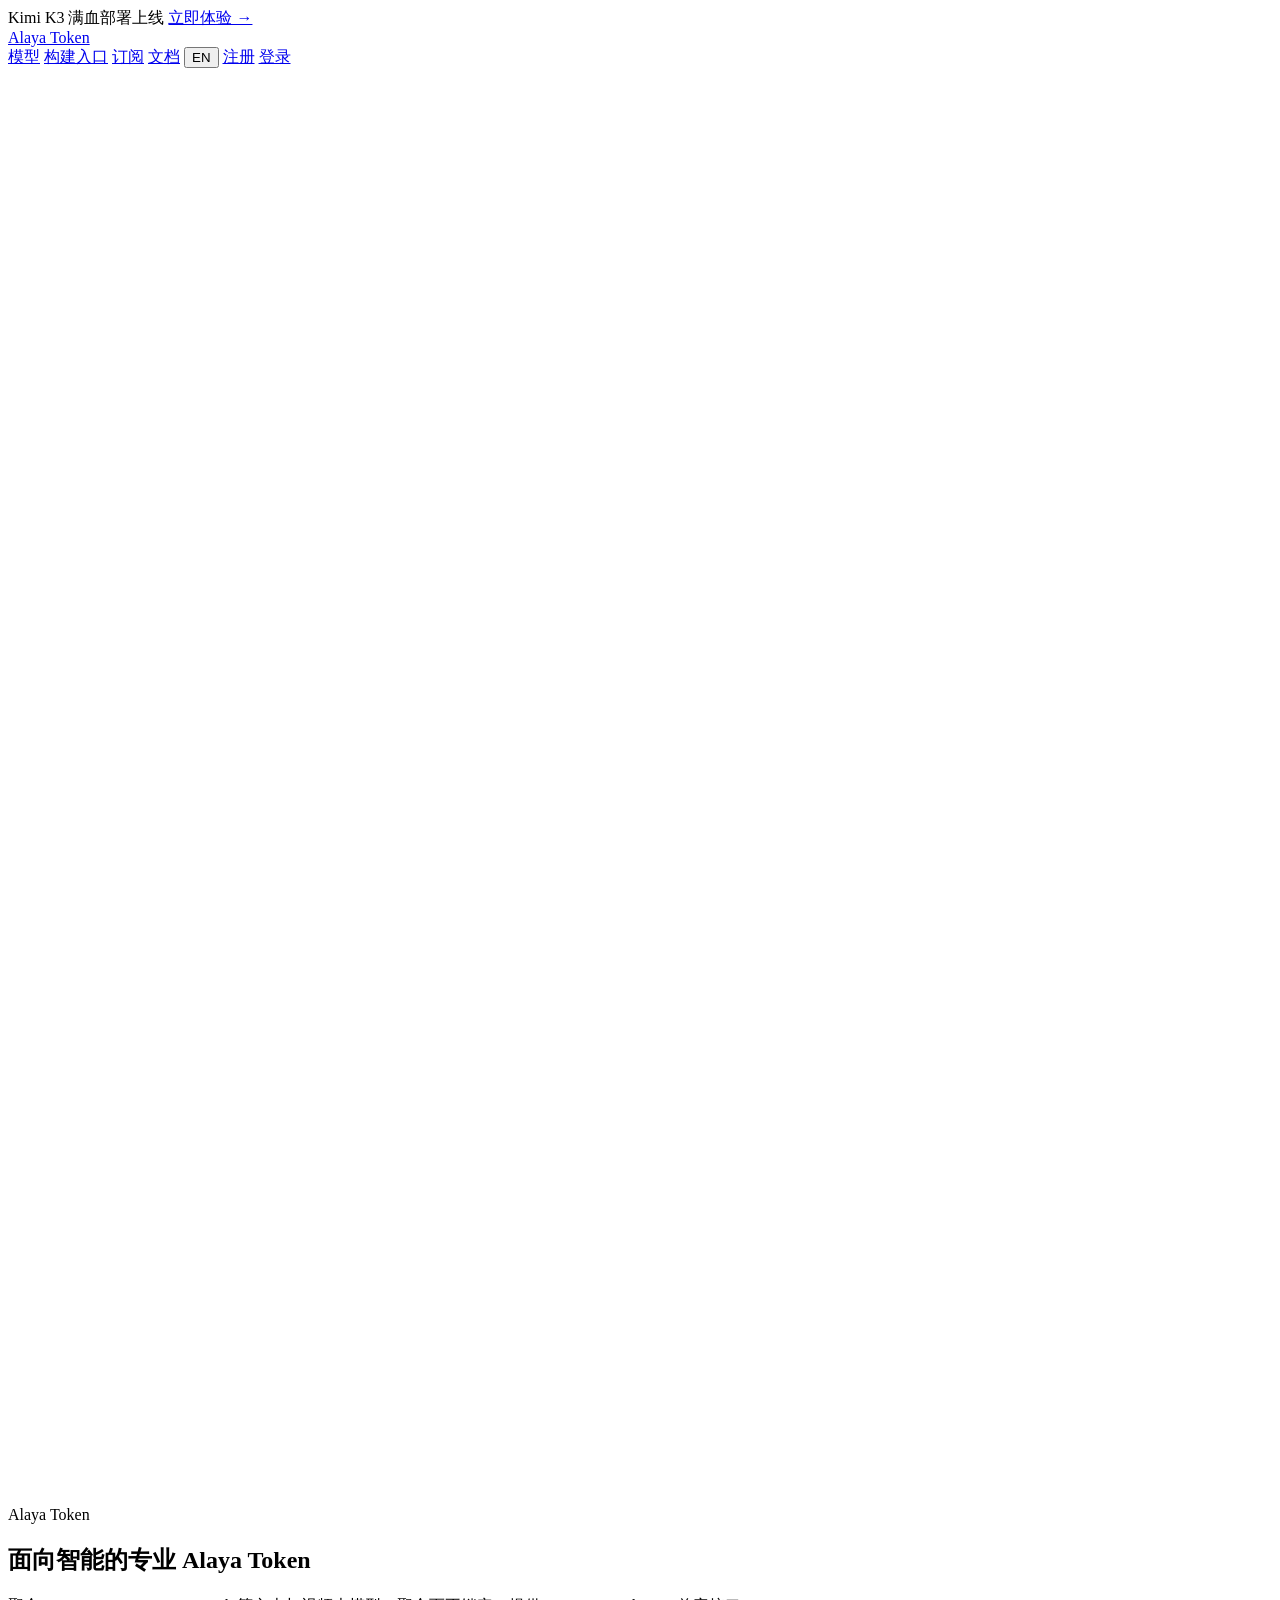
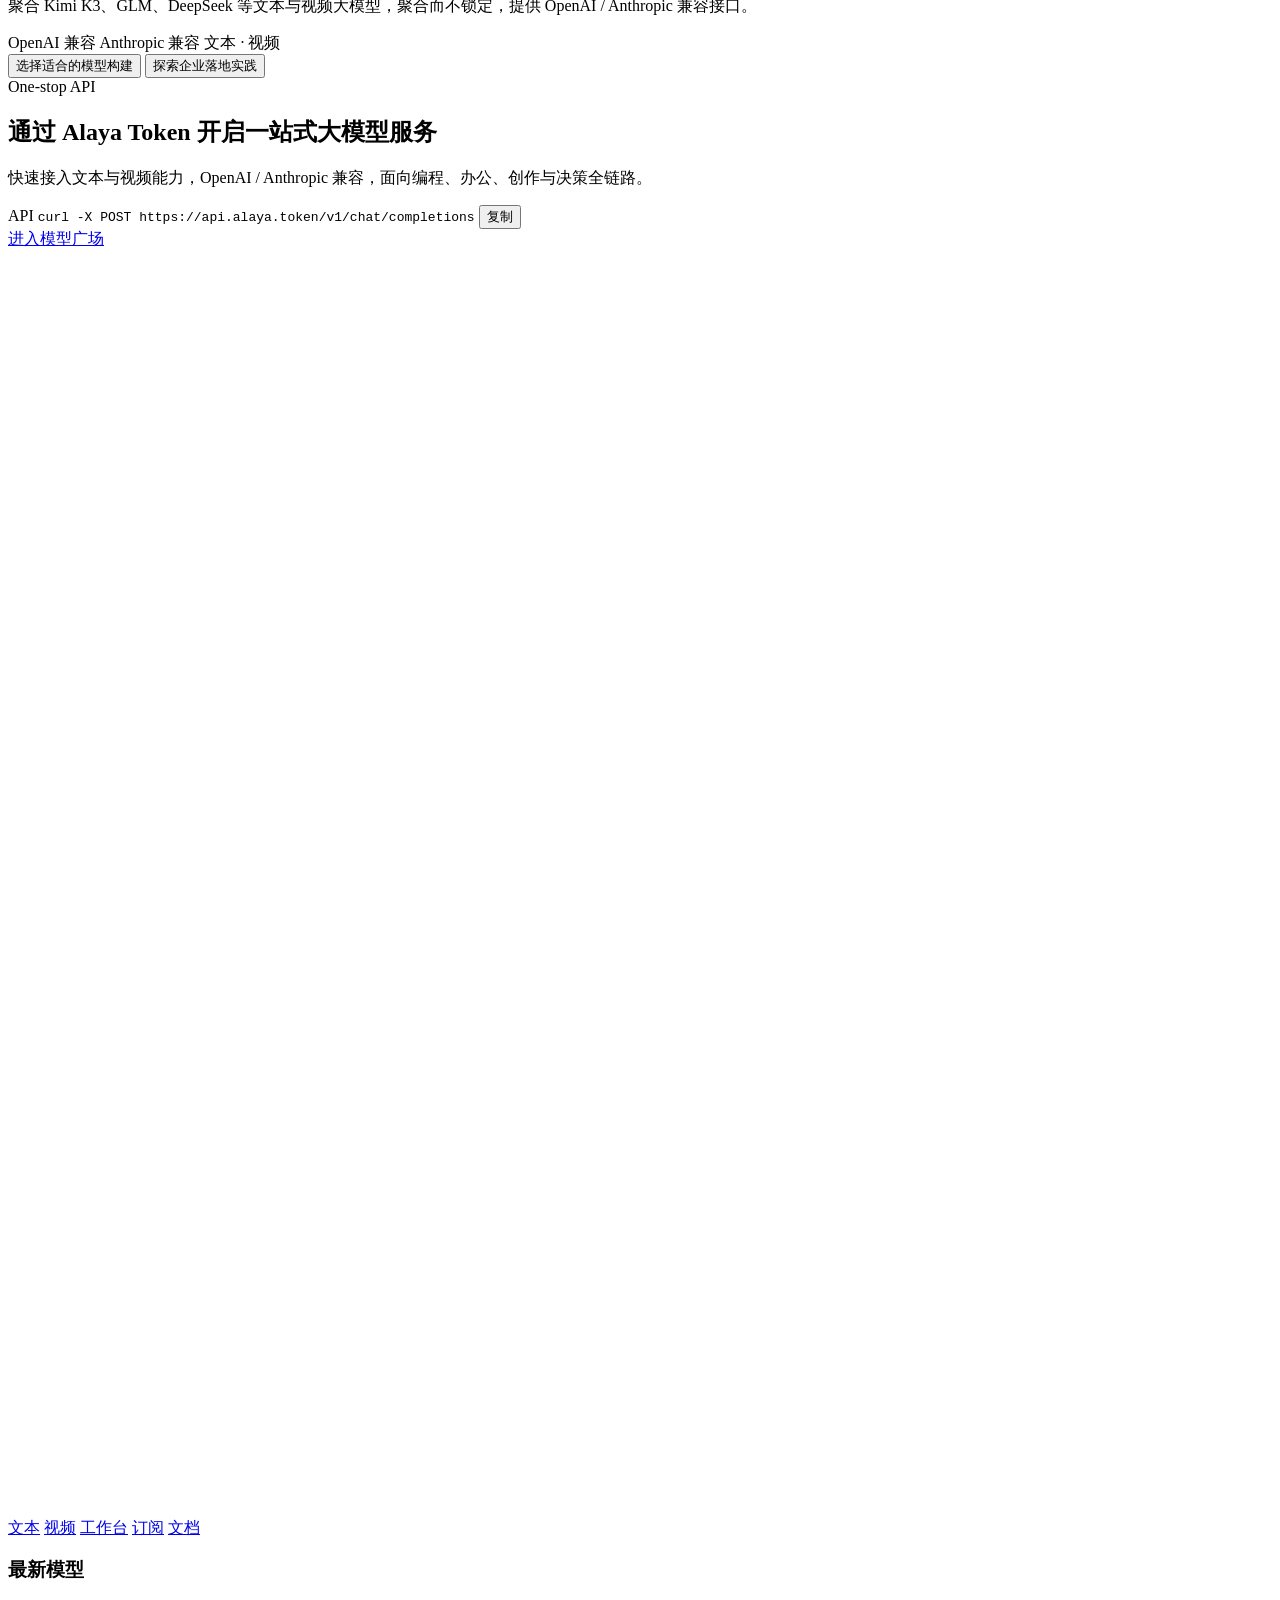
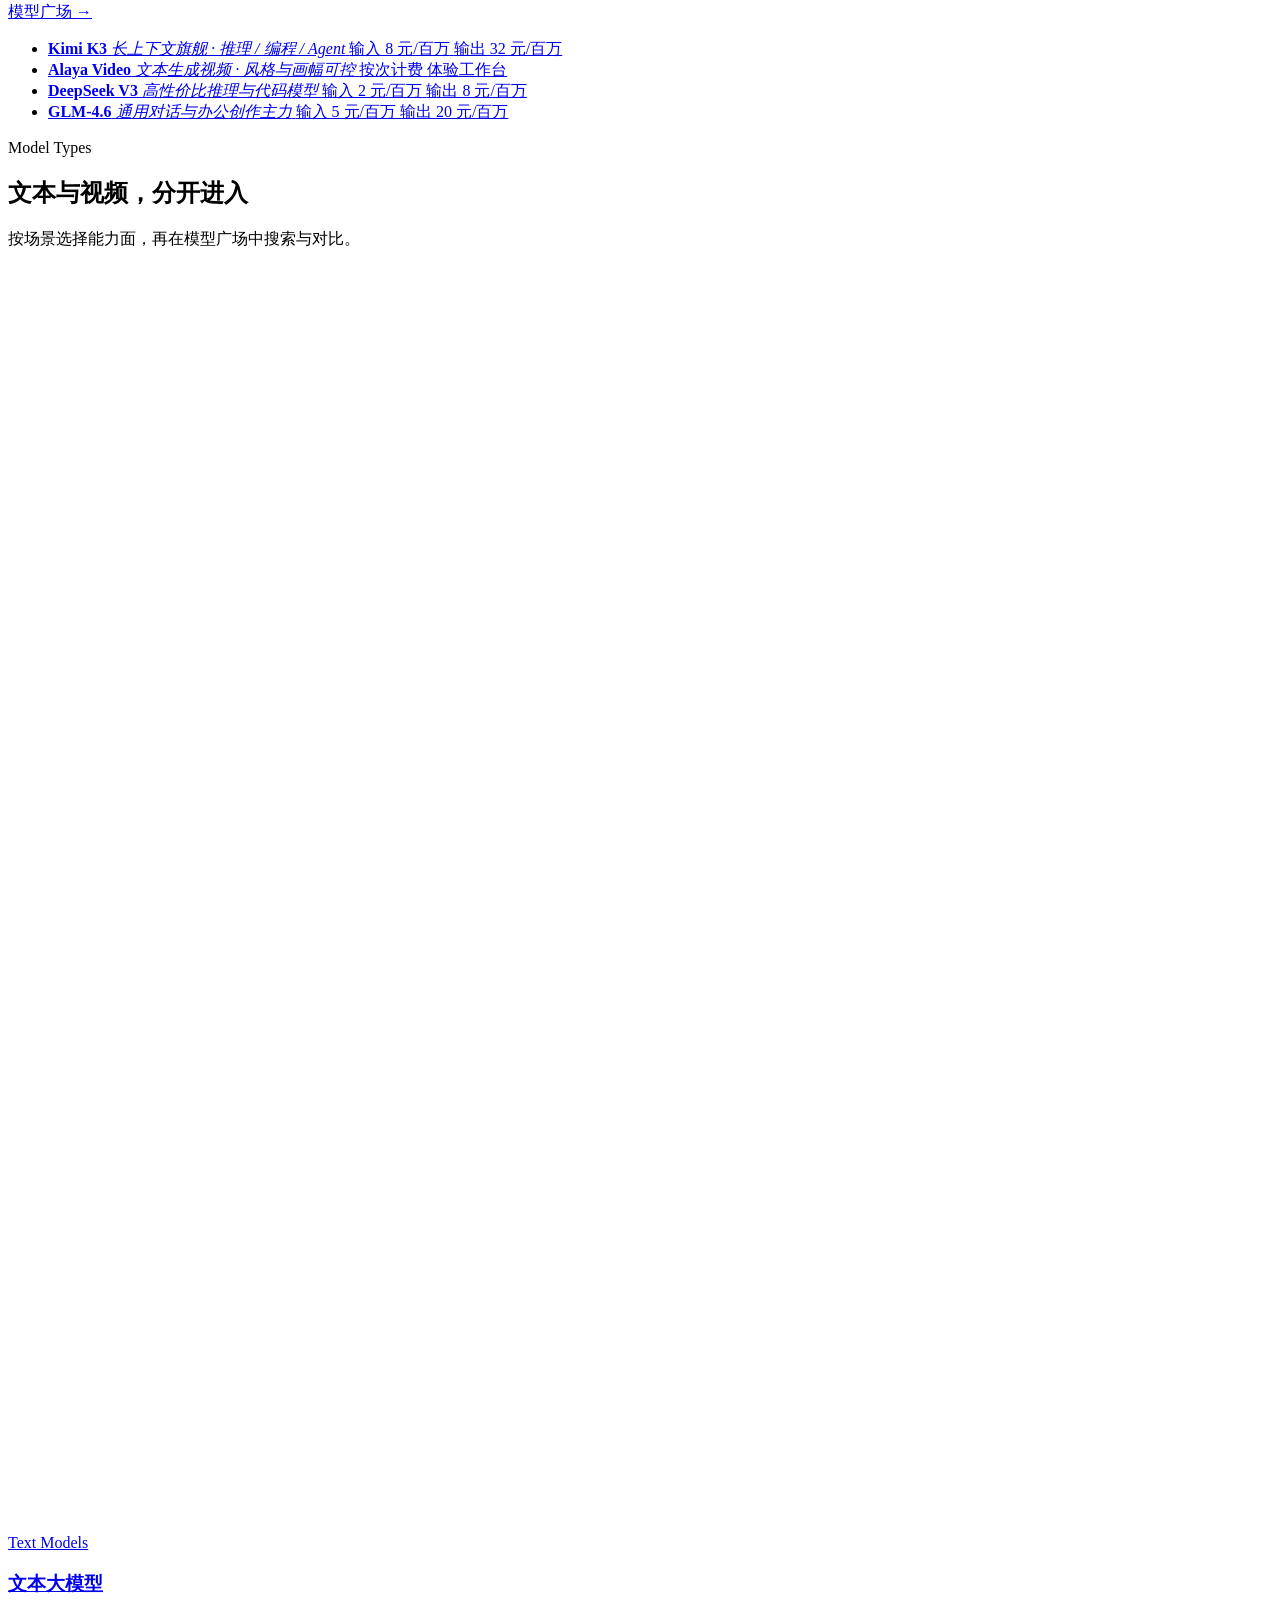
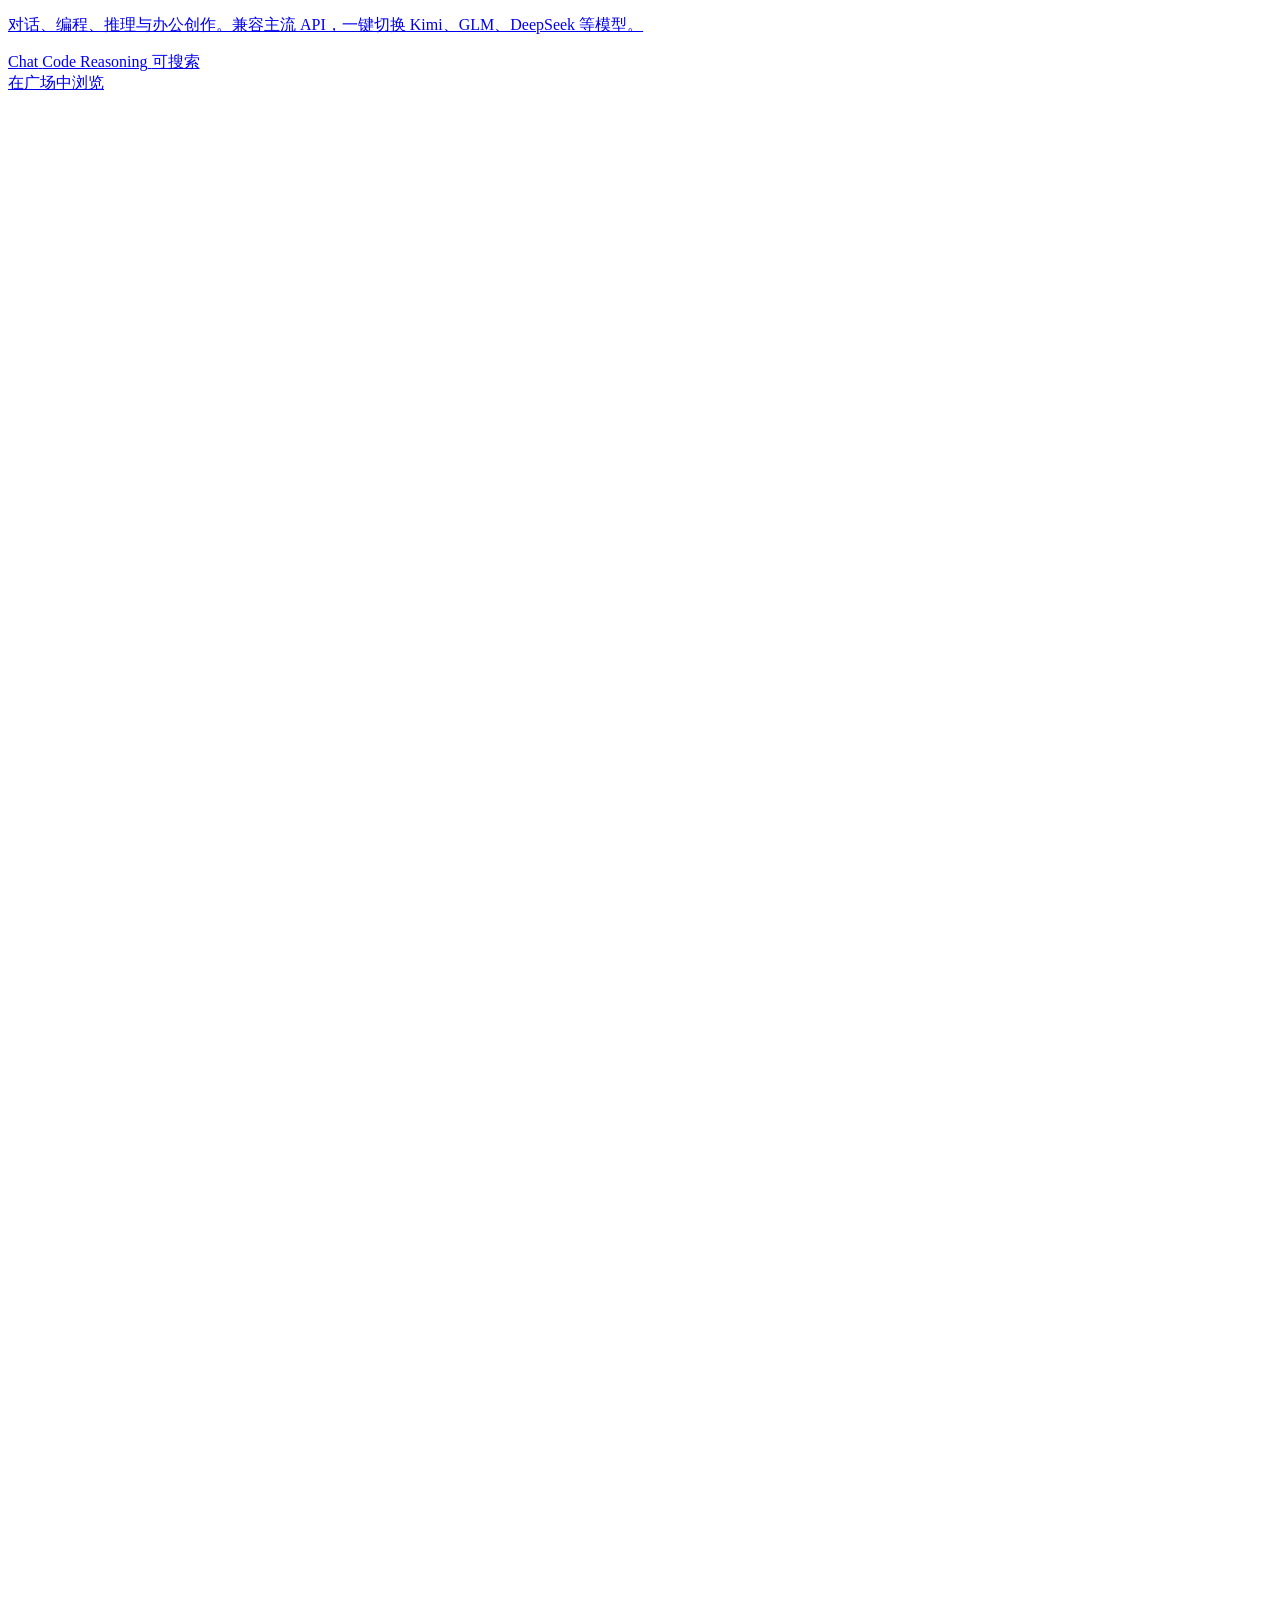
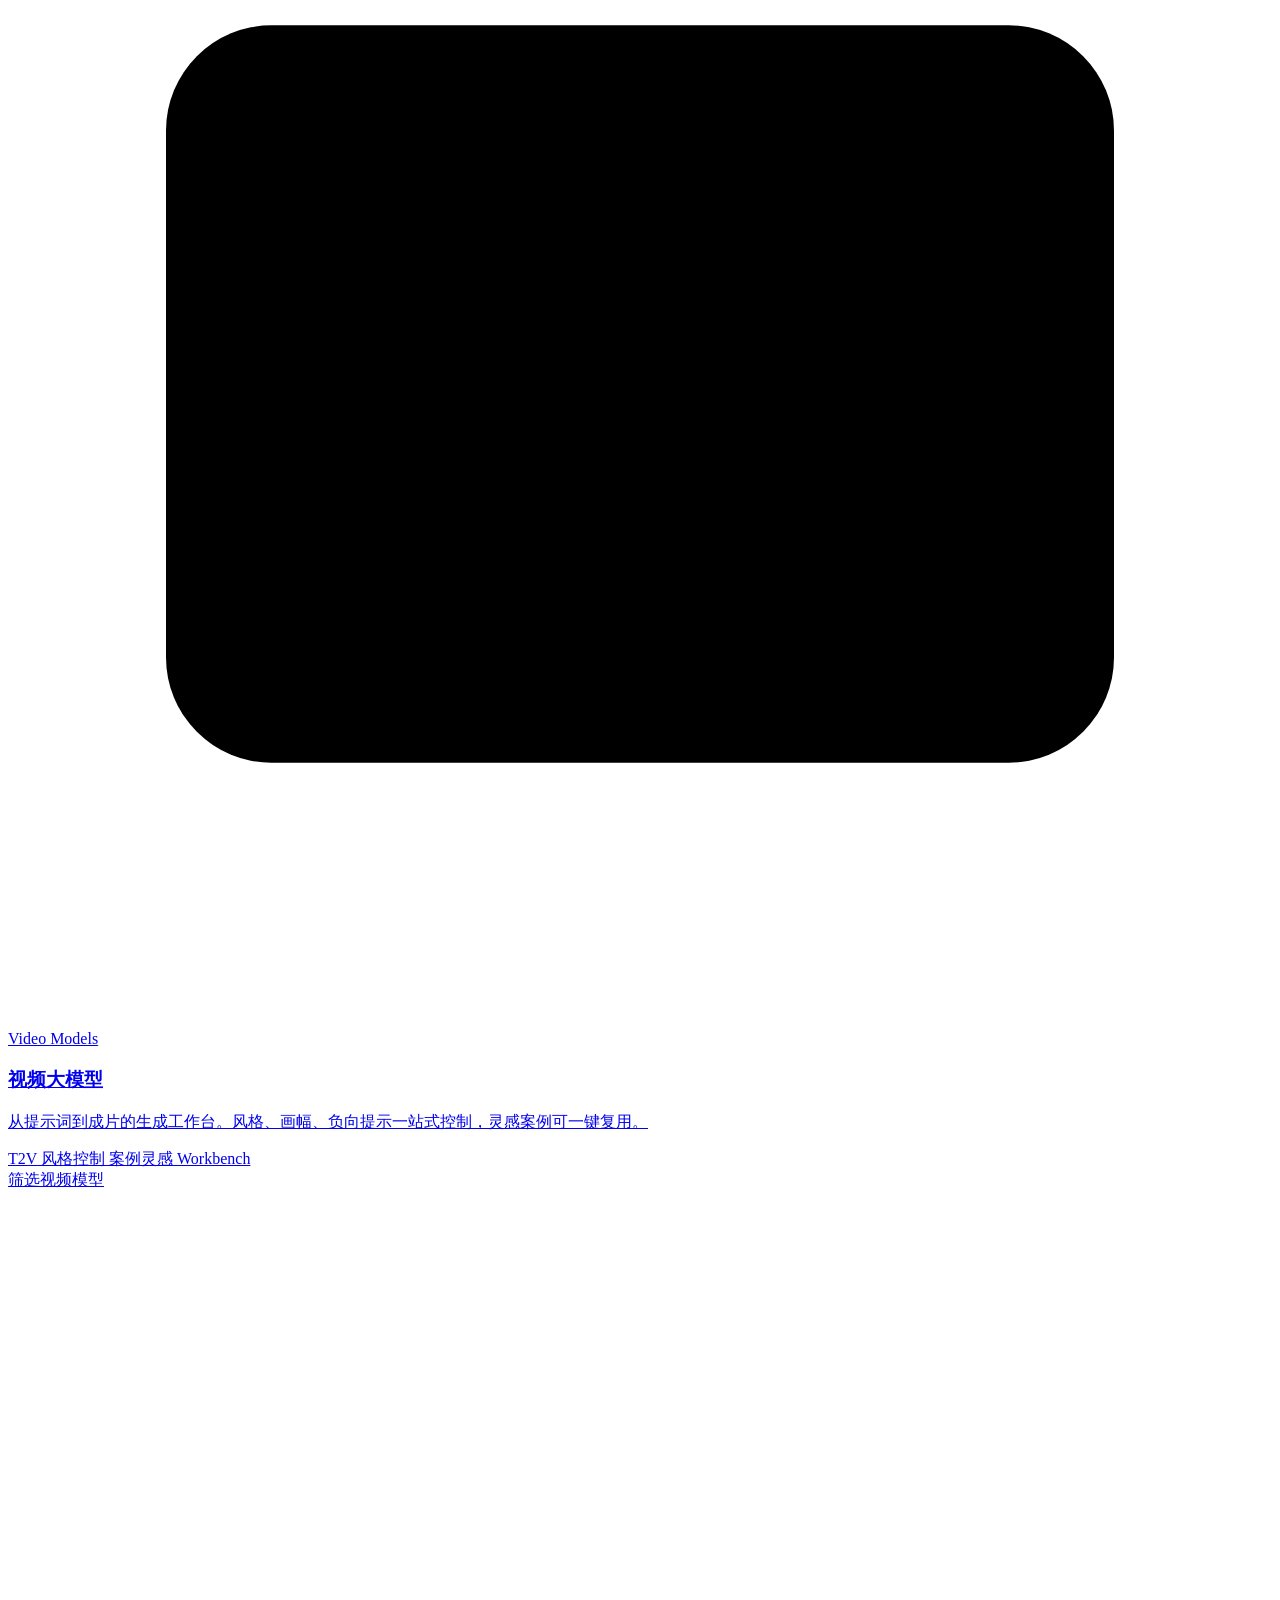
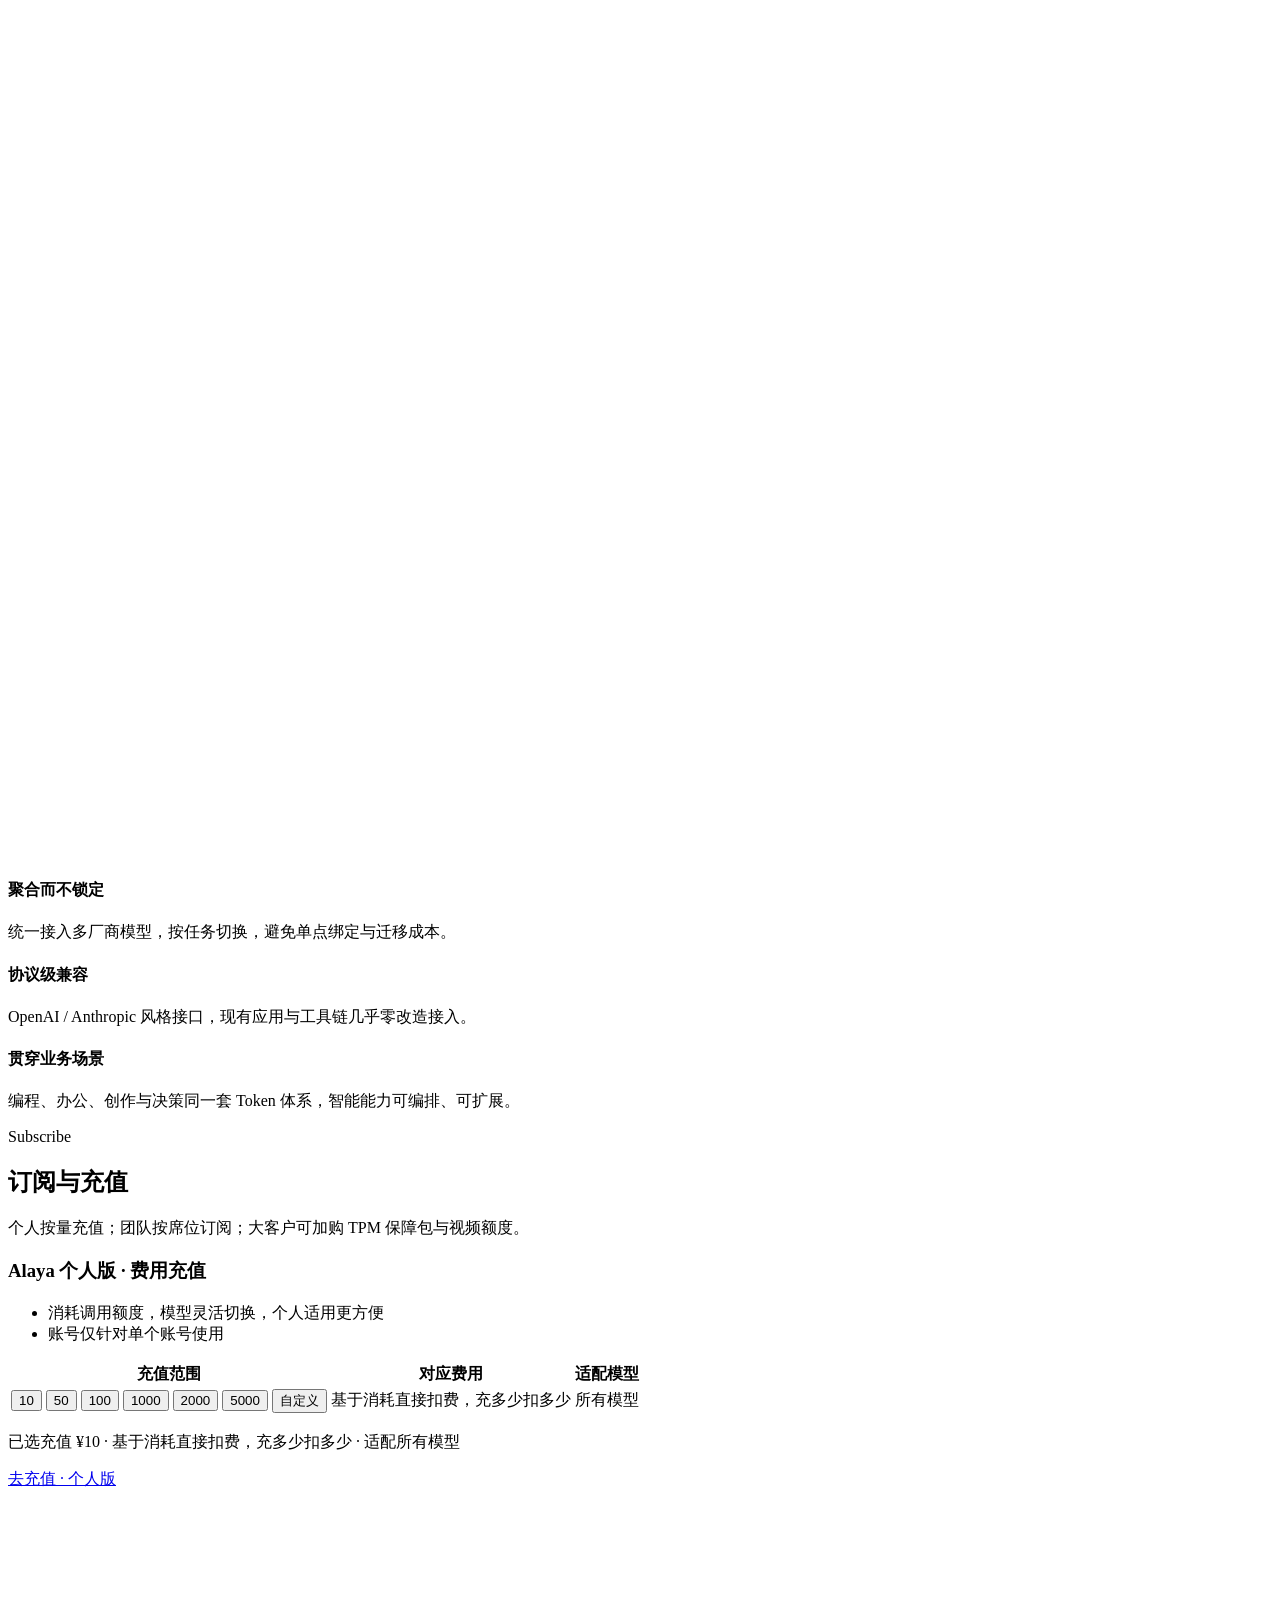
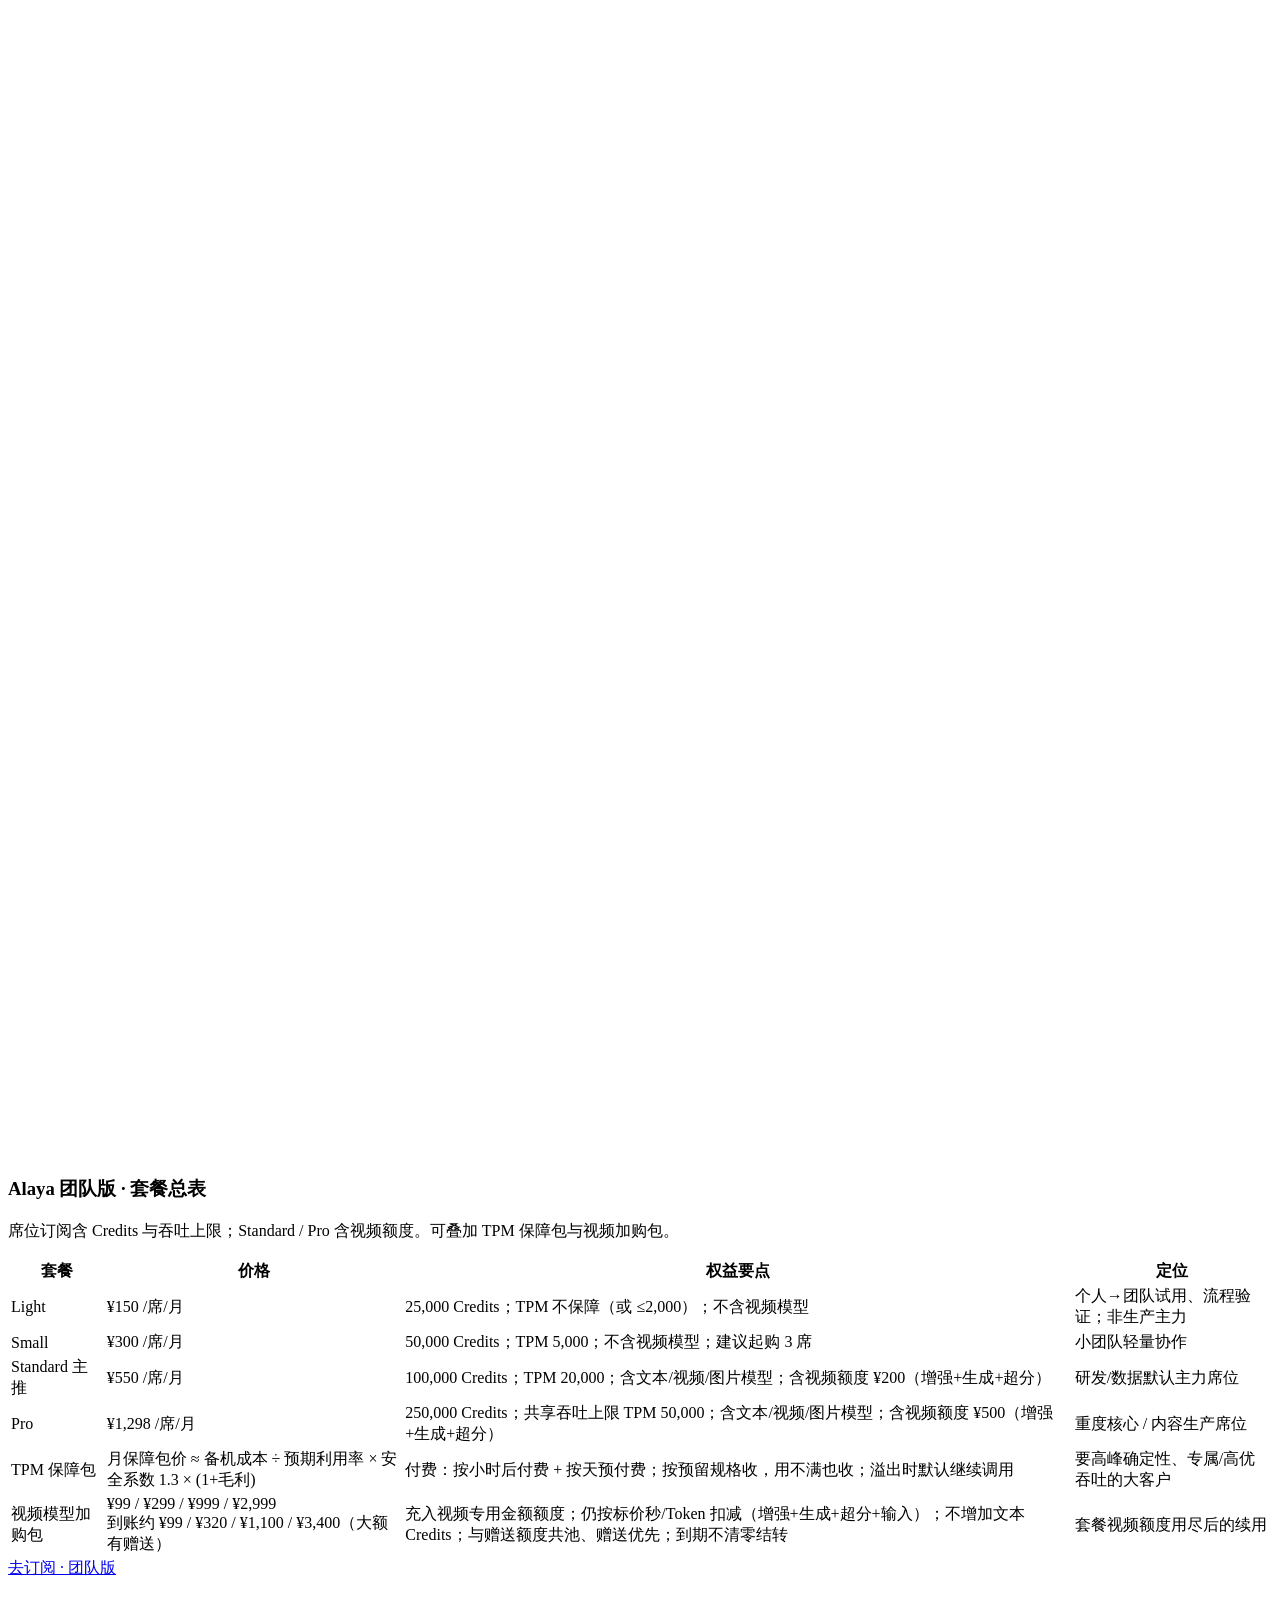
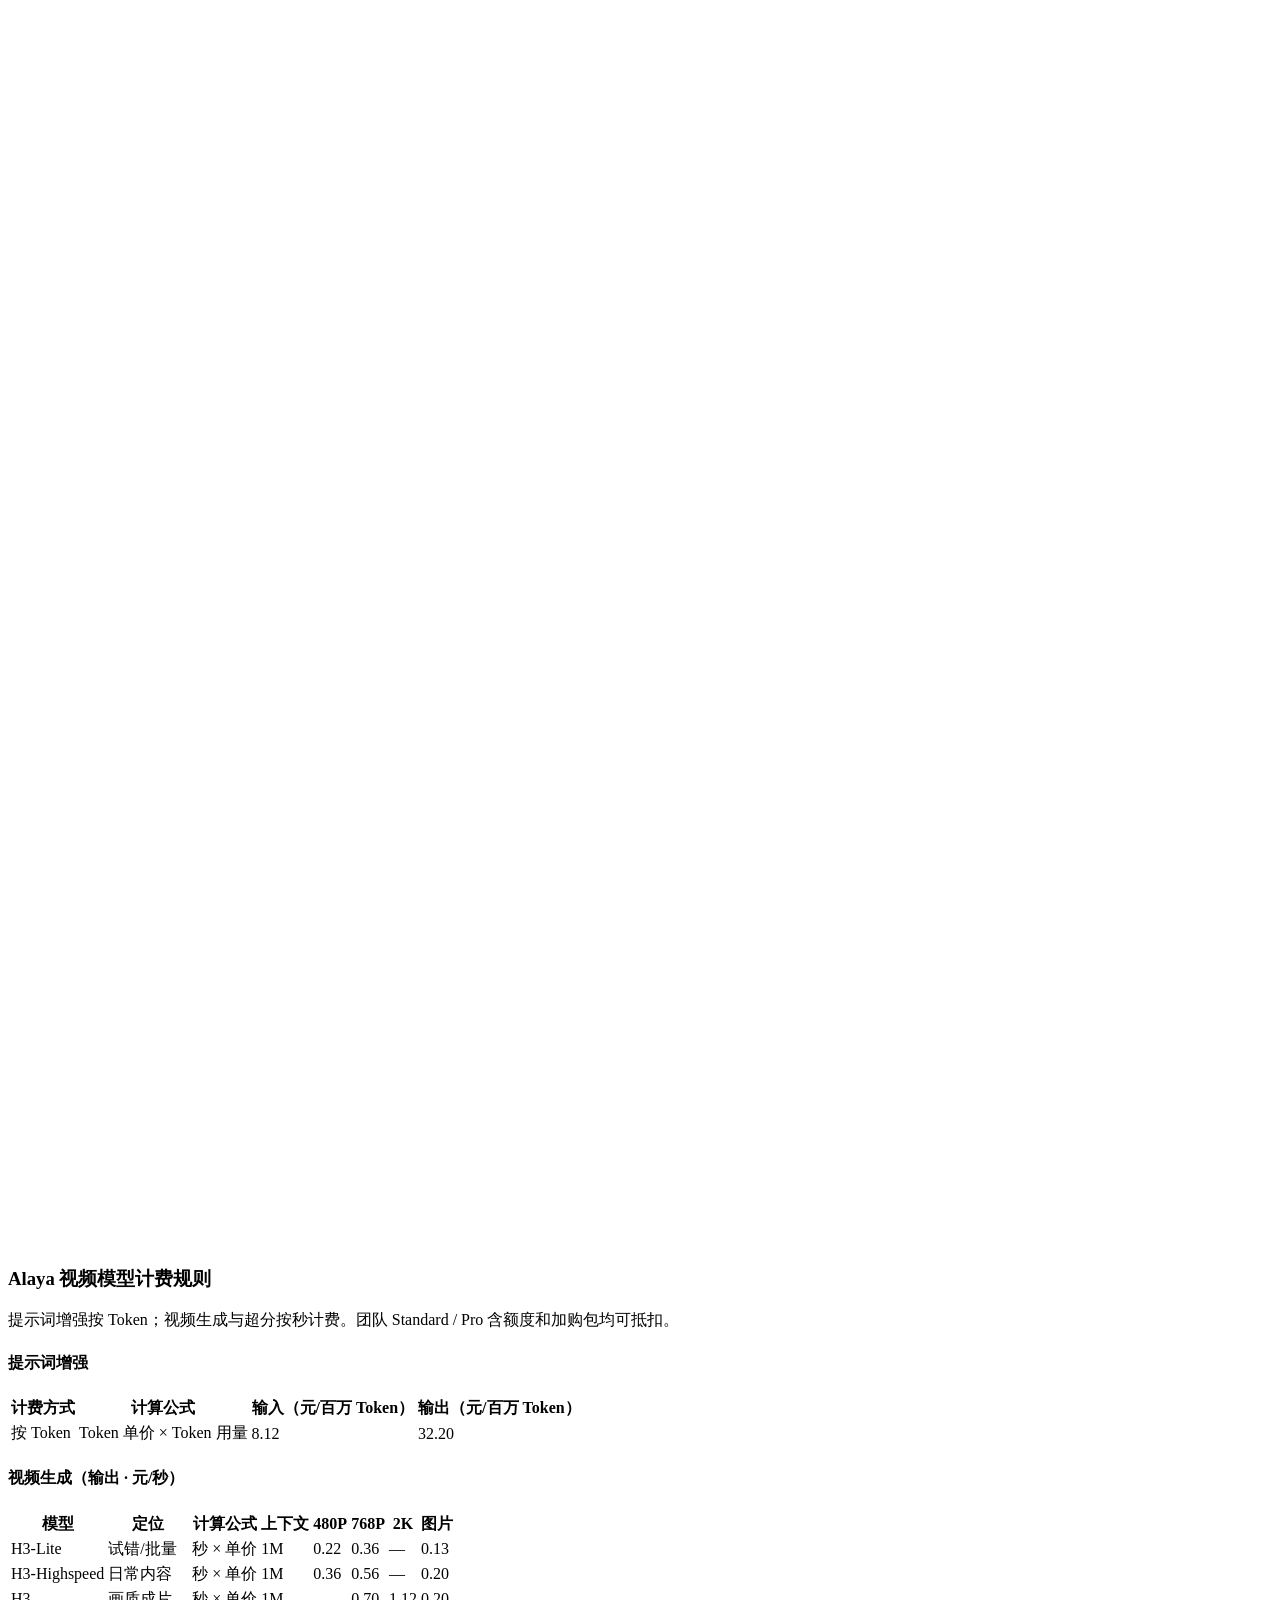
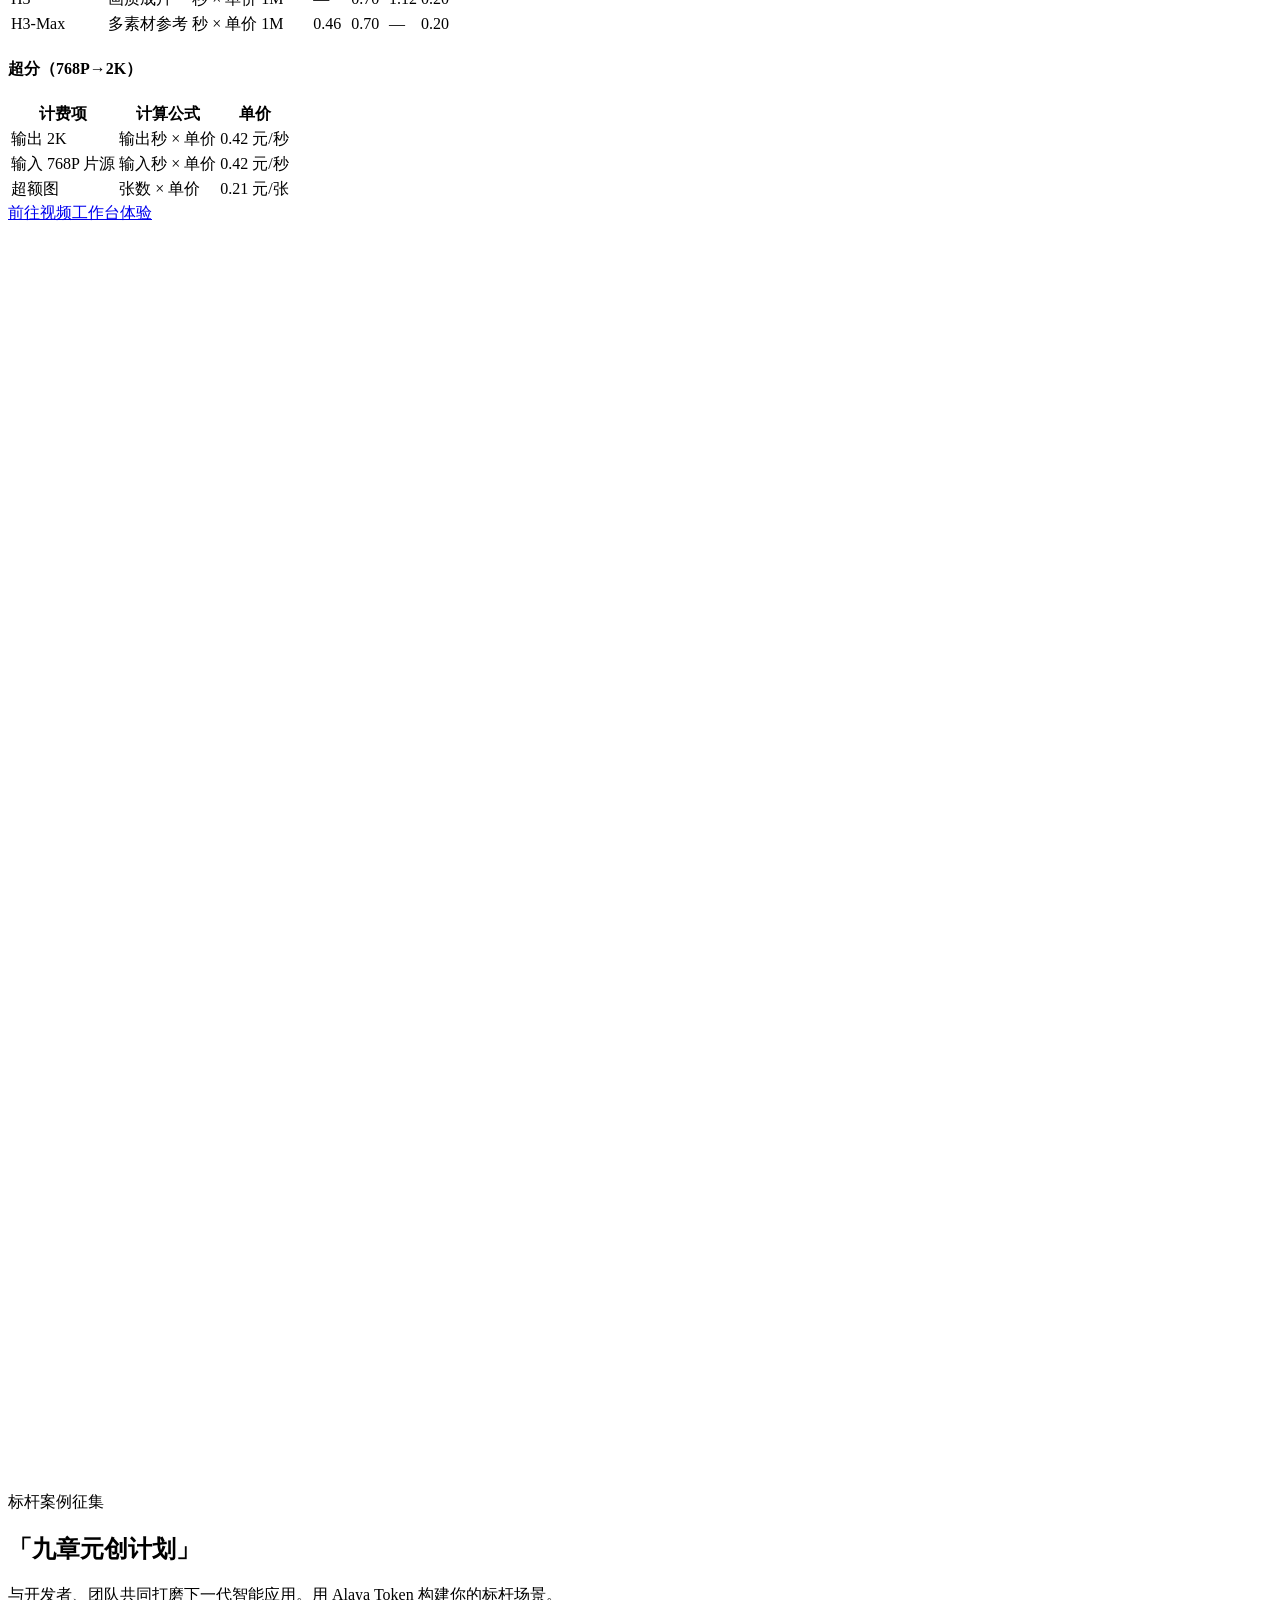
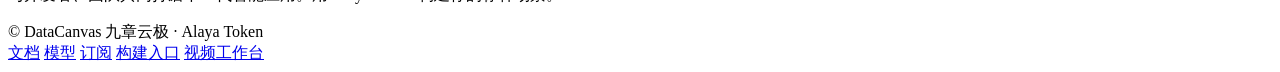
==== index.html @ eafb5c17 "Add files via upload" ====
<!DOCTYPE html>
<html lang="zh-CN">
<head>
  <meta charset="UTF-8" />
  <meta name="viewport" content="width=device-width, initial-scale=1.0" />
  <title>Alaya Token — 面向智能的专业模型服务</title>
  <meta name="description" content="九章云极 Alaya Token：聚合文本与视频大模型，OpenAI / Anthropic 兼容接口，专业智能基础设施。" />
  <link rel="preconnect" href="https://fonts.googleapis.com" />
  <link rel="preconnect" href="https://fonts.gstatic.com" crossorigin />
  <link href="https://fonts.googleapis.com/css2?family=DM+Sans:ital,opsz,wght@0,9..40,400;0,9..40,500;0,9..40,600;0,9..40,700;1,9..40,400&family=Noto+Sans+SC:wght@400;500;600;700&family=Outfit:wght@500;600;700;800&family=Syne:wght@600;700;800&display=swap" rel="stylesheet" />
  <link rel="stylesheet" href="assets/css/styles.css" />
</head>
<body>
  <div class="page-glow" aria-hidden="true"></div>
  <div class="notice-bar">
    <span class="notice-dot" aria-hidden="true"></span>
    Kimi K3 满血部署上线
    <a href="models.html?q=Kimi">立即体验 →</a>
  </div>

  <header class="site-header">
    <a class="logo" href="index.html">
      <span class="logo-mark" aria-hidden="true"></span>
      Alaya Token
    </a>
    <nav class="header-nav" aria-label="主导航">
      <a href="models.html">模型</a>
      <a href="#hub">构建入口</a>
      <a href="#subscribe">订阅</a>
      <a href="#docs">文档</a>
      <button class="lang" type="button" aria-label="切换语言">EN</button>
      <a href="#register">注册</a>
      <a class="btn btn-primary" href="#login">
        登录
        <svg class="arrow" viewBox="0 0 24 24" aria-hidden="true"><path d="M7 17L17 7M17 7H9M17 7v8"/></svg>
      </a>
    </nav>
  </header>

  <main>
    <section class="hero hero-compact" aria-labelledby="hero-title">
      <div class="hero-bg" aria-hidden="true">
        <div class="hero-gradient"></div>
        <div class="hero-grid"></div>
        <div class="hero-orb"></div>
        <canvas class="neural-canvas" id="neural"></canvas>
      </div>
      <div class="hero-content">
        <p class="brand-signal"><span class="brand-line" aria-hidden="true"></span>Alaya Token</p>
        <h1 id="hero-title">面向智能的专业 <span class="accent">Alaya Token</span></h1>
        <p class="hero-lead">
          聚合 Kimi K3、GLM、DeepSeek 等文本与视频大模型，聚合而不锁定，提供 OpenAI / Anthropic 兼容接口。
        </p>
        <div class="hero-pills" aria-hidden="true">
          <span>OpenAI 兼容</span>
          <span>Anthropic 兼容</span>
          <span>文本 · 视频</span>
        </div>
      </div>
    </section>

    <section class="home-hub" id="hub" aria-label="构建与落地入口">
      <div class="hub-tabs" role="tablist" aria-label="首页入口">
        <button
          type="button"
          class="hub-tab active"
          role="tab"
          id="tab-models"
          aria-selected="true"
          aria-controls="panel-models"
          data-panel="panel-models"
        >
          选择适合的模型构建
        </button>
        <button
          type="button"
          class="hub-tab"
          role="tab"
          id="tab-cases"
          aria-selected="false"
          aria-controls="panel-cases"
          data-panel="panel-cases"
        >
          探索企业落地实践
        </button>
      </div>

      <div
        class="hub-panel active"
        id="panel-models"
        role="tabpanel"
        aria-labelledby="tab-models"
      >
        <div class="hub-split">
          <aside class="hub-intro">
            <span class="hub-eyebrow">One-stop API</span>
            <h2>通过 Alaya Token 开启一站式大模型服务</h2>
            <p>快速接入文本与视频能力，OpenAI / Anthropic 兼容，面向编程、办公、创作与决策全链路。</p>
            <div class="hub-code">
              <span class="hub-code-label">API</span>
              <code>curl -X POST https://api.alaya.token/v1/chat/completions</code>
              <button type="button" class="hub-copy" id="copyCmd" aria-label="复制命令">复制</button>
            </div>
            <div class="hub-intro-actions">
              <a class="btn btn-primary" href="models.html">
                进入模型广场
                <svg class="arrow" viewBox="0 0 24 24" aria-hidden="true"><path d="M7 17L17 7M17 7H9M17 7v8"/></svg>
              </a>
              <div class="hub-mini-links">
                <a href="models.html?type=text">文本</a>
                <a href="models.html?type=video">视频</a>
                <a href="video.html">工作台</a>
                <a href="#subscribe">订阅</a>
                <a href="#docs">文档</a>
              </div>
            </div>
          </aside>

          <div class="hub-latest">
            <div class="hub-latest-head">
              <h3>最新模型</h3>
              <a class="text-link" href="models.html">模型广场 <span aria-hidden="true">→</span></a>
            </div>
            <ul class="latest-list">
              <li>
                <a class="latest-item" href="models.html?q=Kimi">
                  <span class="latest-icon icon-kimi" aria-hidden="true"></span>
                  <span class="latest-body">
                    <strong>Kimi K3</strong>
                    <em>长上下文旗舰 · 推理 / 编程 / Agent</em>
                  </span>
                  <span class="latest-price">
                    <span>输入 8 元/百万</span>
                    <span>输出 32 元/百万</span>
                  </span>
                </a>
              </li>
              <li>
                <a class="latest-item" href="video.html">
                  <span class="latest-icon icon-video" aria-hidden="true"></span>
                  <span class="latest-body">
                    <strong>Alaya Video</strong>
                    <em>文本生成视频 · 风格与画幅可控</em>
                  </span>
                  <span class="latest-price">
                    <span>按次计费</span>
                    <span>体验工作台</span>
                  </span>
                </a>
              </li>
              <li>
                <a class="latest-item" href="models.html?q=DeepSeek">
                  <span class="latest-icon icon-ds" aria-hidden="true"></span>
                  <span class="latest-body">
                    <strong>DeepSeek V3</strong>
                    <em>高性价比推理与代码模型</em>
                  </span>
                  <span class="latest-price">
                    <span>输入 2 元/百万</span>
                    <span>输出 8 元/百万</span>
                  </span>
                </a>
              </li>
              <li>
                <a class="latest-item" href="models.html?q=GLM">
                  <span class="latest-icon icon-glm" aria-hidden="true"></span>
                  <span class="latest-body">
                    <strong>GLM-4.6</strong>
                    <em>通用对话与办公创作主力</em>
                  </span>
                  <span class="latest-price">
                    <span>输入 5 元/百万</span>
                    <span>输出 20 元/百万</span>
                  </span>
                </a>
              </li>
            </ul>
          </div>
        </div>
      </div>

      <div
        class="hub-panel"
        id="panel-cases"
        role="tabpanel"
        aria-labelledby="tab-cases"
        hidden
      >
        <div class="practice-shell">
          <div class="industry-bar" id="industryBar" role="tablist" aria-label="行业分类">
            <button type="button" class="industry-chip active" data-industry="auto" aria-selected="true">汽车</button>
            <button type="button" class="industry-chip" data-industry="finance" aria-selected="false">金融</button>
            <button type="button" class="industry-chip" data-industry="device" aria-selected="false">智能终端</button>
            <button type="button" class="industry-chip" data-industry="consumer" aria-selected="false">消费</button>
            <button type="button" class="industry-chip" data-industry="edu" aria-selected="false">教育</button>
            <button type="button" class="industry-chip" data-industry="media" aria-selected="false">影视广告</button>
            <button type="button" class="industry-chip" data-industry="energy" aria-selected="false">能源交通</button>
          </div>

          <div class="practice-feature" id="practiceFeature">
            <div class="practice-feature-copy">
              <h2 id="practiceHeadline">助力主流车企 AI 创新，Alaya Token 赋能智能座舱与驾驶云</h2>
              <a class="btn btn-dark" href="#meta" id="practiceCta">立即咨询</a>
            </div>
            <div class="practice-feature-visual" id="practiceVisual" aria-hidden="true" data-theme="auto"></div>
          </div>

          <div class="practice-cases" id="practiceCases">
            <!-- filled by JS -->
          </div>

          <div class="partner-bar" aria-label="合作伙伴">
            <span>MEIZU</span>
            <span>HONOR</span>
            <span>赛力斯</span>
            <span>SAMSUNG</span>
            <span>泰康</span>
            <span>NIO</span>
            <span>小米</span>
            <span>兴业银行</span>
          </div>
        </div>
      </div>
    </section>

    <section class="section gateway" id="gateway" aria-labelledby="gateway-title">
      <div class="section-inner">
        <p class="section-label reveal">Model Types</p>
        <h2 class="section-title reveal" id="gateway-title">文本与视频，分开进入</h2>
        <p class="section-desc reveal">按场景选择能力面，再在模型广场中搜索与对比。</p>

        <div class="gateway-grid">
          <a class="gateway-entry text-model reveal" href="models.html?type=text">
            <span class="entry-badge">
              <svg viewBox="0 0 24 24" aria-hidden="true"><path d="M4 6h16M4 12h10M4 18h14"/></svg>
              Text Models
            </span>
            <h3>文本大模型</h3>
            <p>对话、编程、推理与办公创作。兼容主流 API，一键切换 Kimi、GLM、DeepSeek 等模型。</p>
            <div class="entry-meta">
              <span class="entry-tag">Chat</span>
              <span class="entry-tag">Code</span>
              <span class="entry-tag">Reasoning</span>
              <span class="entry-tag">可搜索</span>
            </div>
            <span class="entry-action">
              在广场中浏览
              <svg viewBox="0 0 24 24" aria-hidden="true"><path d="M7 17L17 7M17 7H9M17 7v8"/></svg>
            </span>
            <span class="entry-visual" aria-hidden="true"></span>
          </a>

          <a class="gateway-entry video-model reveal" href="models.html?type=video">
            <span class="entry-badge">
              <svg viewBox="0 0 24 24" aria-hidden="true"><rect x="3" y="5" width="18" height="14" rx="2"/><path d="M10 9l5 3-5 3V9z"/></svg>
              Video Models
            </span>
            <h3>视频大模型</h3>
            <p>从提示词到成片的生成工作台。风格、画幅、负向提示一站式控制，灵感案例可一键复用。</p>
            <div class="entry-meta">
              <span class="entry-tag">T2V</span>
              <span class="entry-tag">风格控制</span>
              <span class="entry-tag">案例灵感</span>
              <span class="entry-tag">Workbench</span>
            </div>
            <span class="entry-action">
              筛选视频模型
              <svg viewBox="0 0 24 24" aria-hidden="true"><path d="M7 17L17 7M17 7H9M17 7v8"/></svg>
            </span>
            <span class="entry-visual" aria-hidden="true"></span>
          </a>
        </div>
      </div>
    </section>

    <section class="capabilities" aria-label="平台能力">
      <div class="cap-row">
        <div class="cap-item reveal">
          <h4>聚合而不锁定</h4>
          <p>统一接入多厂商模型，按任务切换，避免单点绑定与迁移成本。</p>
        </div>
        <div class="cap-item reveal">
          <h4>协议级兼容</h4>
          <p>OpenAI / Anthropic 风格接口，现有应用与工具链几乎零改造接入。</p>
        </div>
        <div class="cap-item reveal">
          <h4>贯穿业务场景</h4>
          <p>编程、办公、创作与决策同一套 Token 体系，智能能力可编排、可扩展。</p>
        </div>
      </div>
    </section>

    <section class="section subscribe-section plans-section" id="subscribe" aria-labelledby="subscribe-title">
      <div class="section-inner">
        <p class="section-label reveal">Subscribe</p>
        <h2 class="section-title reveal" id="subscribe-title">订阅与充值</h2>
        <p class="section-desc reveal">个人按量充值；团队按席位订阅；大客户可加购 TPM 保障包与视频额度。</p>

        <article class="subscribe-block reveal" aria-labelledby="home-personal-title">
          <div class="personal-topup" id="personalTopup">
            <div class="personal-topup-head">
              <h3 id="home-personal-title">Alaya 个人版 · 费用充值</h3>
              <ul>
                <li>消耗调用额度，模型灵活切换，个人适用更方便</li>
                <li>账号仅针对单个账号使用</li>
              </ul>
            </div>
            <div class="billing-table-wrap personal-topup-table-wrap">
              <table class="billing-table personal-topup-table subscribe-table">
                <thead>
                  <tr>
                    <th>充值范围</th>
                    <th>对应费用</th>
                    <th>适配模型</th>
                  </tr>
                </thead>
                <tbody>
                  <tr>
                    <td>
                      <div class="topup-amount-list" id="topupAmounts" role="group" aria-label="充值金额">
                        <button type="button" class="topup-amount active" data-amount="10">10</button>
                        <button type="button" class="topup-amount" data-amount="50">50</button>
                        <button type="button" class="topup-amount" data-amount="100">100</button>
                        <button type="button" class="topup-amount" data-amount="1000">1000</button>
                        <button type="button" class="topup-amount" data-amount="2000">2000</button>
                        <button type="button" class="topup-amount" data-amount="5000">5000</button>
                        <button type="button" class="topup-amount" data-amount="custom">自定义</button>
                      </div>
                      <div class="topup-custom" id="topupCustom" hidden>
                        <label for="topupCustomInput">自定义金额（元）</label>
                        <input id="topupCustomInput" type="number" min="1" step="1" placeholder="请输入金额" />
                      </div>
                    </td>
                    <td class="topup-merged">基于消耗直接扣费，充多少扣多少</td>
                    <td class="topup-merged">所有模型</td>
                  </tr>
                </tbody>
              </table>
            </div>
            <p class="billing-estimate-note" id="topupSummary">已选充值 ¥10 · 基于消耗直接扣费，充多少扣多少 · 适配所有模型</p>
            <a class="btn btn-primary plans-inline-buy" id="buyPersonal" href="#login">
              去充值 · 个人版
              <svg class="arrow" viewBox="0 0 24 24" aria-hidden="true"><path d="M7 17L17 7M17 7H9M17 7v8"/></svg>
            </a>
          </div>
        </article>

        <article class="subscribe-block reveal" aria-labelledby="home-team-title">
          <div class="team-plans-head">
            <h3 id="home-team-title">Alaya 团队版 · 套餐总表</h3>
            <p>席位订阅含 Credits 与吞吐上限；Standard / Pro 含视频额度。可叠加 TPM 保障包与视频加购包。</p>
          </div>

          <div class="billing-table-wrap">
            <table class="billing-table subscribe-table team-matrix-table">
              <thead>
                <tr>
                  <th>套餐</th>
                  <th>价格</th>
                  <th>权益要点</th>
                  <th>定位</th>
                </tr>
              </thead>
              <tbody>
                <tr>
                  <td>Light</td>
                  <td>¥150 /席/月</td>
                  <td>25,000 Credits；TPM 不保障（或 ≤2,000）；不含视频模型</td>
                  <td>个人→团队试用、流程验证；非生产主力</td>
                </tr>
                <tr>
                  <td>Small</td>
                  <td>¥300 /席/月</td>
                  <td>50,000 Credits；TPM 5,000；不含视频模型；建议起购 3 席</td>
                  <td>小团队轻量协作</td>
                </tr>
                <tr class="is-featured-row">
                  <td>Standard <span class="table-badge">主推</span></td>
                  <td>¥550 /席/月</td>
                  <td>100,000 Credits；TPM 20,000；含文本/视频/图片模型；含视频额度 ¥200（增强+生成+超分）</td>
                  <td>研发/数据默认主力席位</td>
                </tr>
                <tr>
                  <td>Pro</td>
                  <td>¥1,298 /席/月</td>
                  <td>250,000 Credits；共享吞吐上限 TPM 50,000；含文本/视频/图片模型；含视频额度 ¥500（增强+生成+超分）</td>
                  <td>重度核心 / 内容生产席位</td>
                </tr>
                <tr>
                  <td>TPM 保障包</td>
                  <td>月保障包价 ≈ 备机成本 ÷ 预期利用率 × 安全系数 1.3 × (1+毛利)</td>
                  <td>付费：按小时后付费 + 按天预付费；按预留规格收，用不满也收；溢出时默认继续调用</td>
                  <td>要高峰确定性、专属/高优吞吐的大客户</td>
                </tr>
                <tr>
                  <td>视频模型加购包</td>
                  <td>¥99 / ¥299 / ¥999 / ¥2,999<br />到账约 ¥99 / ¥320 / ¥1,100 / ¥3,400（大额有赠送）</td>
                  <td>充入视频专用金额额度；仍按标价秒/Token 扣减（增强+生成+超分+输入）；不增加文本 Credits；与赠送额度共池、赠送优先；到期不清零结转</td>
                  <td>套餐视频额度用尽后的续用</td>
                </tr>
              </tbody>
            </table>
          </div>

          <div class="plans-grid" id="plansGrid"></div>
          <a class="btn btn-primary plans-inline-buy" id="buyTeam" href="#login">
            去订阅 · 团队版
            <svg class="arrow" viewBox="0 0 24 24" aria-hidden="true"><path d="M7 17L17 7M17 7H9M17 7v8"/></svg>
          </a>
        </article>

        <article class="subscribe-block reveal" aria-labelledby="home-video-billing-title">
          <div class="team-plans-head">
            <h3 id="home-video-billing-title">Alaya 视频模型计费规则</h3>
            <p>提示词增强按 Token；视频生成与超分按秒计费。团队 Standard / Pro 含额度和加购包均可抵扣。</p>
          </div>

          <h4 class="subscribe-subhead">提示词增强</h4>
          <div class="billing-table-wrap">
            <table class="billing-table subscribe-table">
              <thead>
                <tr>
                  <th>计费方式</th>
                  <th>计算公式</th>
                  <th>输入（元/百万 Token）</th>
                  <th>输出（元/百万 Token）</th>
                </tr>
              </thead>
              <tbody>
                <tr>
                  <td>按 Token</td>
                  <td>Token 单价 × Token 用量</td>
                  <td>8.12</td>
                  <td>32.20</td>
                </tr>
              </tbody>
            </table>
          </div>

          <h4 class="subscribe-subhead">视频生成（输出 · 元/秒）</h4>
          <div class="billing-table-wrap">
            <table class="billing-table subscribe-table">
              <thead>
                <tr>
                  <th>模型</th>
                  <th>定位</th>
                  <th>计算公式</th>
                  <th>上下文</th>
                  <th>480P</th>
                  <th>768P</th>
                  <th>2K</th>
                  <th>图片</th>
                </tr>
              </thead>
              <tbody>
                <tr>
                  <td>H3-Lite</td>
                  <td>试错/批量</td>
                  <td>秒 × 单价</td>
                  <td>1M</td>
                  <td>0.22</td>
                  <td>0.36</td>
                  <td>—</td>
                  <td>0.13</td>
                </tr>
                <tr>
                  <td>H3-Highspeed</td>
                  <td>日常内容</td>
                  <td>秒 × 单价</td>
                  <td>1M</td>
                  <td>0.36</td>
                  <td>0.56</td>
                  <td>—</td>
                  <td>0.20</td>
                </tr>
                <tr>
                  <td>H3</td>
                  <td>画质成片</td>
                  <td>秒 × 单价</td>
                  <td>1M</td>
                  <td>—</td>
                  <td>0.70</td>
                  <td>1.12</td>
                  <td>0.20</td>
                </tr>
                <tr>
                  <td>H3-Max</td>
                  <td>多素材参考</td>
                  <td>秒 × 单价</td>
                  <td>1M</td>
                  <td>0.46</td>
                  <td>0.70</td>
                  <td>—</td>
                  <td>0.20</td>
                </tr>
              </tbody>
            </table>
          </div>

          <h4 class="subscribe-subhead">超分（768P→2K）</h4>
          <div class="billing-table-wrap">
            <table class="billing-table subscribe-table">
              <thead>
                <tr>
                  <th>计费项</th>
                  <th>计算公式</th>
                  <th>单价</th>
                </tr>
              </thead>
              <tbody>
                <tr>
                  <td>输出 2K</td>
                  <td>输出秒 × 单价</td>
                  <td>0.42 元/秒</td>
                </tr>
                <tr>
                  <td>输入 768P 片源</td>
                  <td>输入秒 × 单价</td>
                  <td>0.42 元/秒</td>
                </tr>
                <tr>
                  <td>超额图</td>
                  <td>张数 × 单价</td>
                  <td>0.21 元/张</td>
                </tr>
              </tbody>
            </table>
          </div>

          <a class="btn btn-ghost plans-inline-buy" href="video.html">
            前往视频工作台体验
            <svg class="arrow" viewBox="0 0 24 24" aria-hidden="true"><path d="M7 17L17 7M17 7H9M17 7v8"/></svg>
          </a>
        </article>
      </div>
    </section>

    <section class="meta-plan" id="meta" aria-labelledby="meta-title">
      <span class="meta-pill">标杆案例征集</span>
      <h2 id="meta-title">「九章元创计划」</h2>
      <p>与开发者、团队共同打磨下一代智能应用。用 Alaya Token 构建你的标杆场景。</p>
    </section>
  </main>

  <footer class="site-footer">
    <span>© DataCanvas 九章云极 · Alaya Token</span>
    <div class="footer-links">
      <a href="#docs">文档</a>
      <a href="models.html">模型</a>
      <a href="#subscribe">订阅</a>
      <a href="#hub">构建入口</a>
      <a href="video.html">视频工作台</a>
    </div>
  </footer>

  <div class="toast" id="toast" role="status"></div>

  <script src="assets/js/plans.js"></script>
  <script src="assets/js/main.js"></script>
</body>
</html>
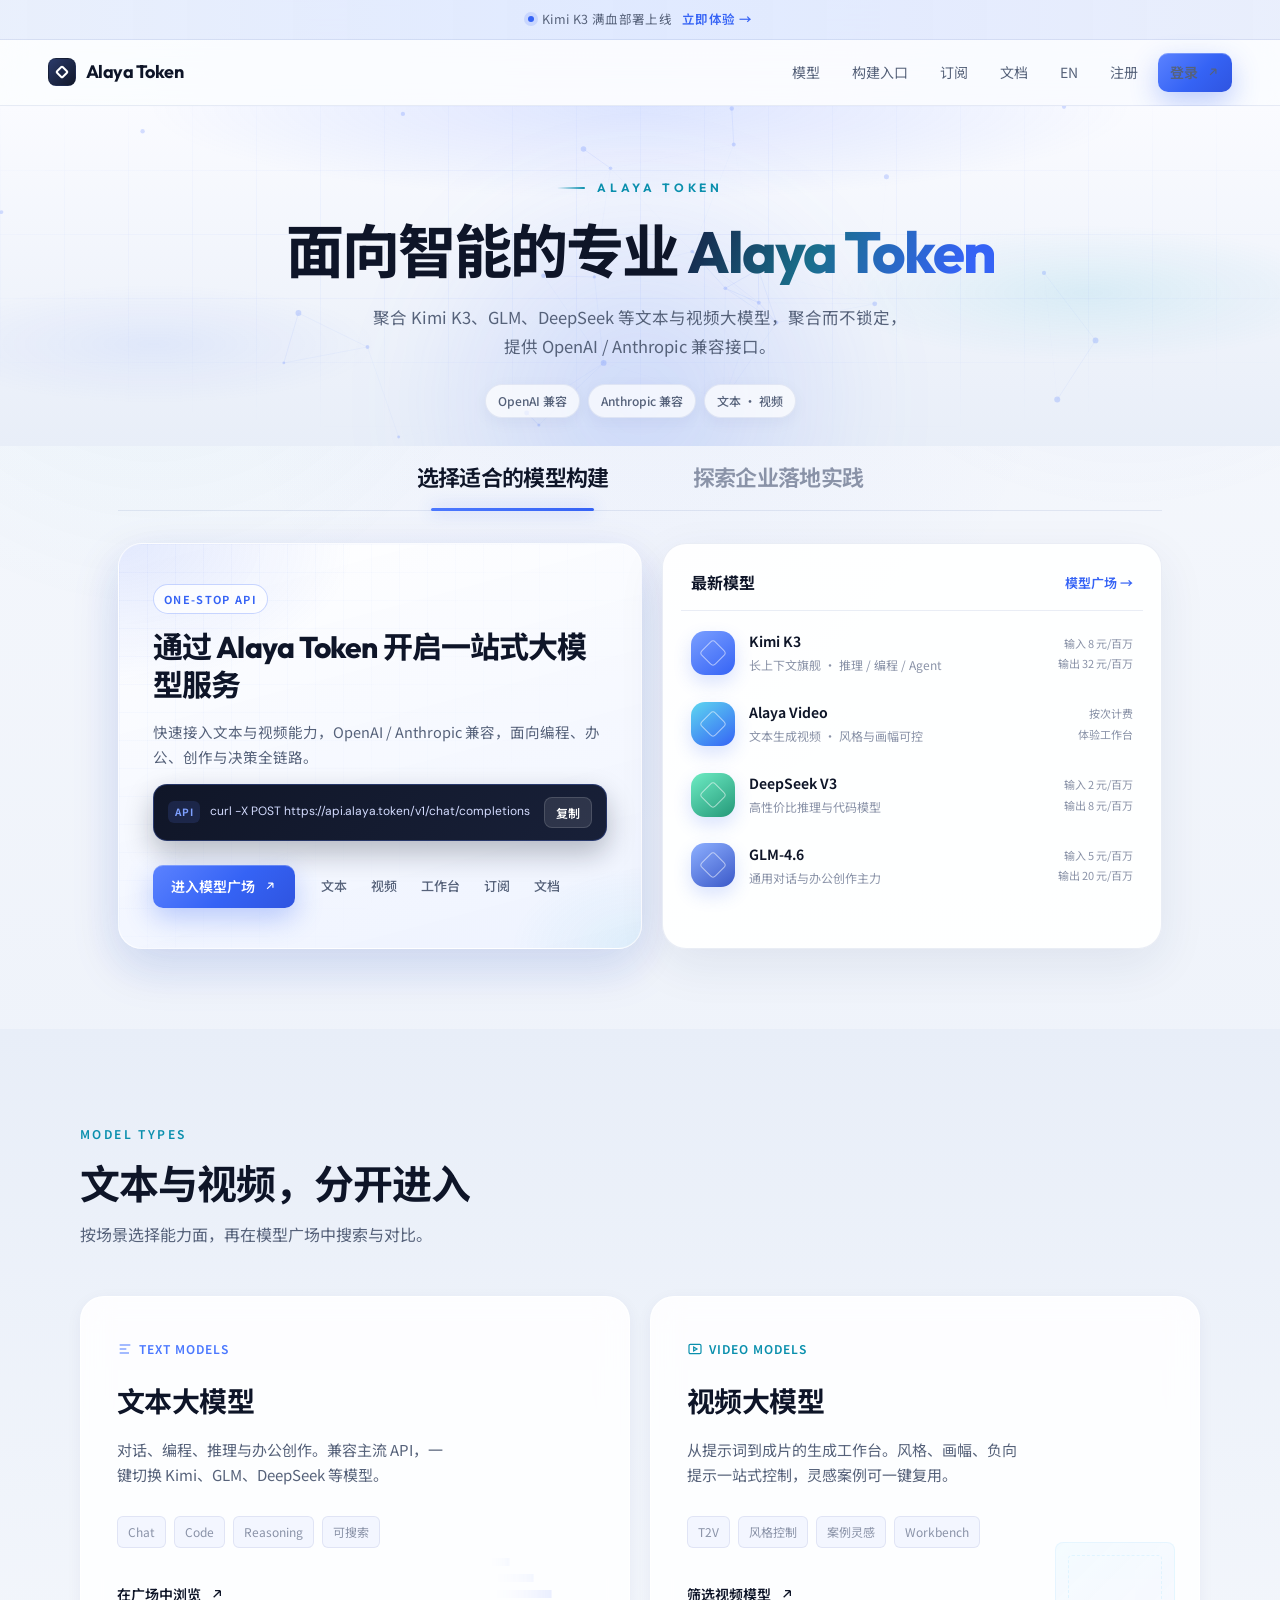
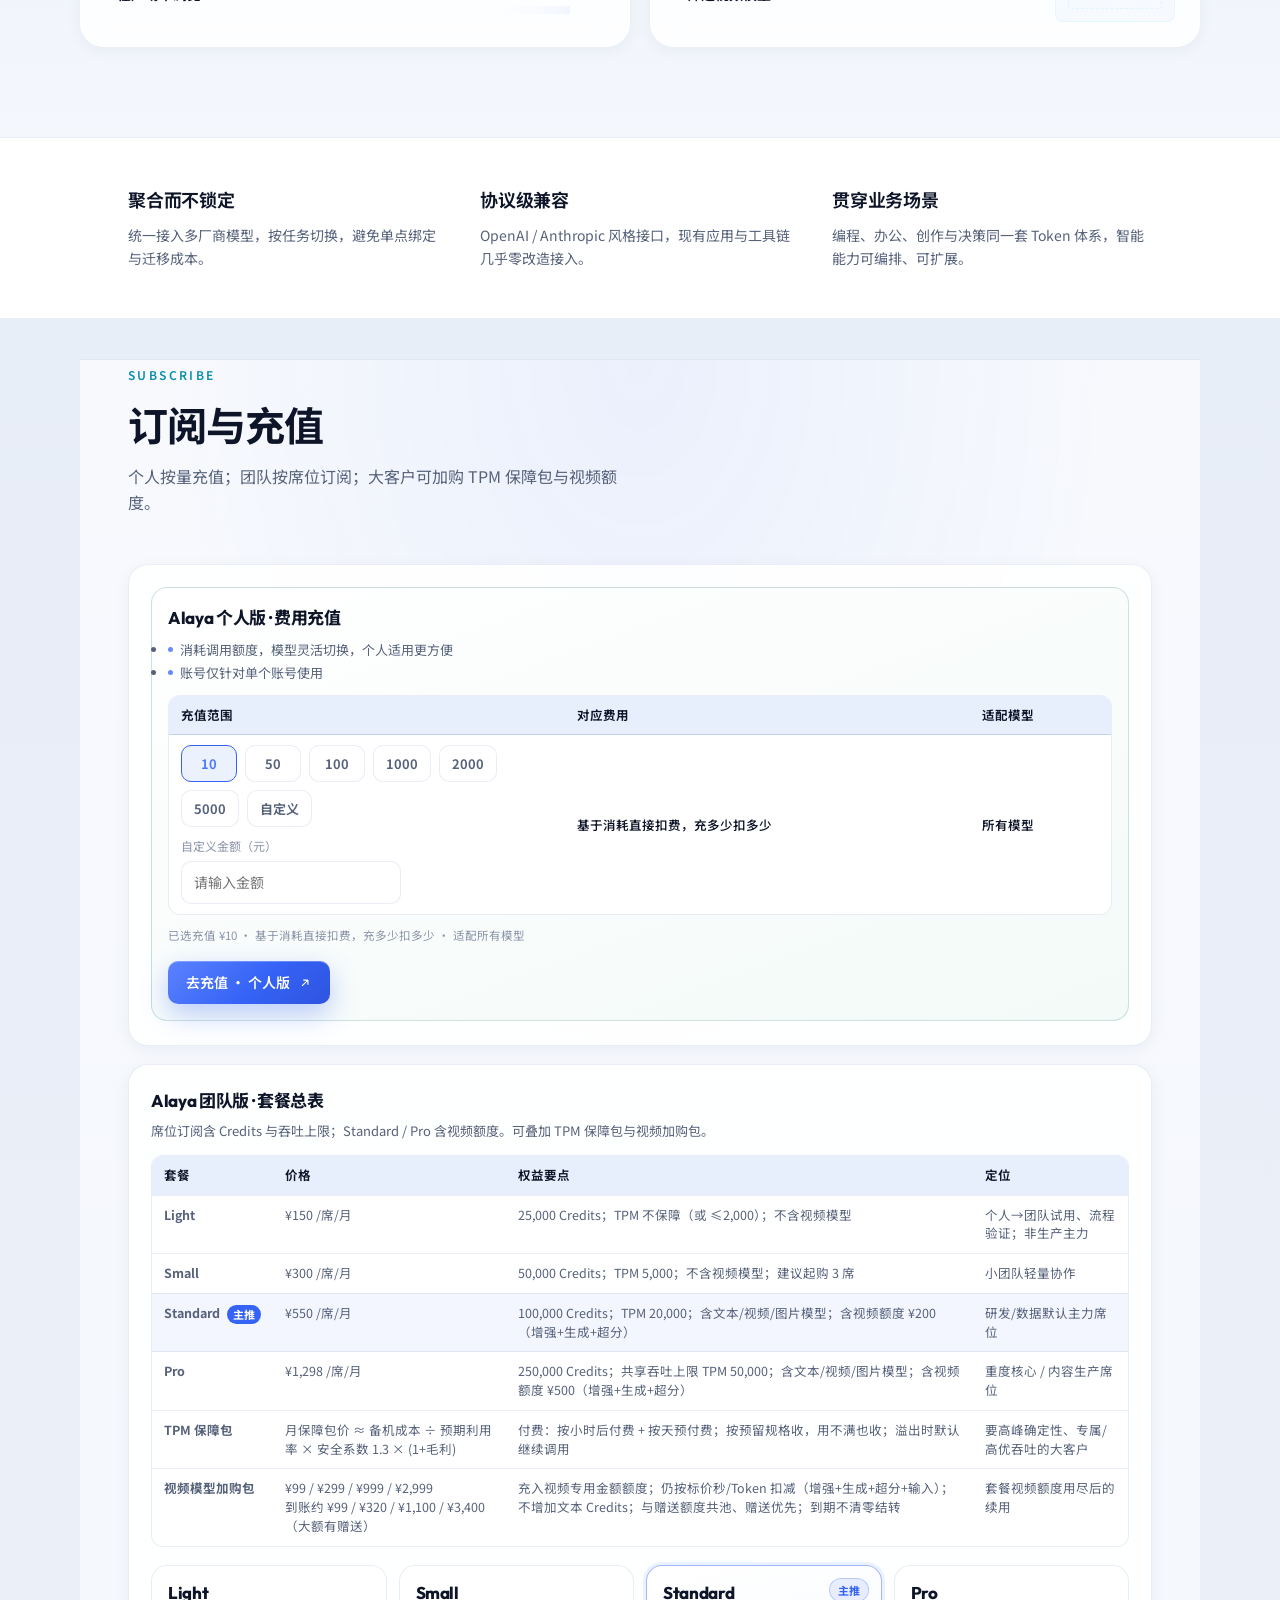
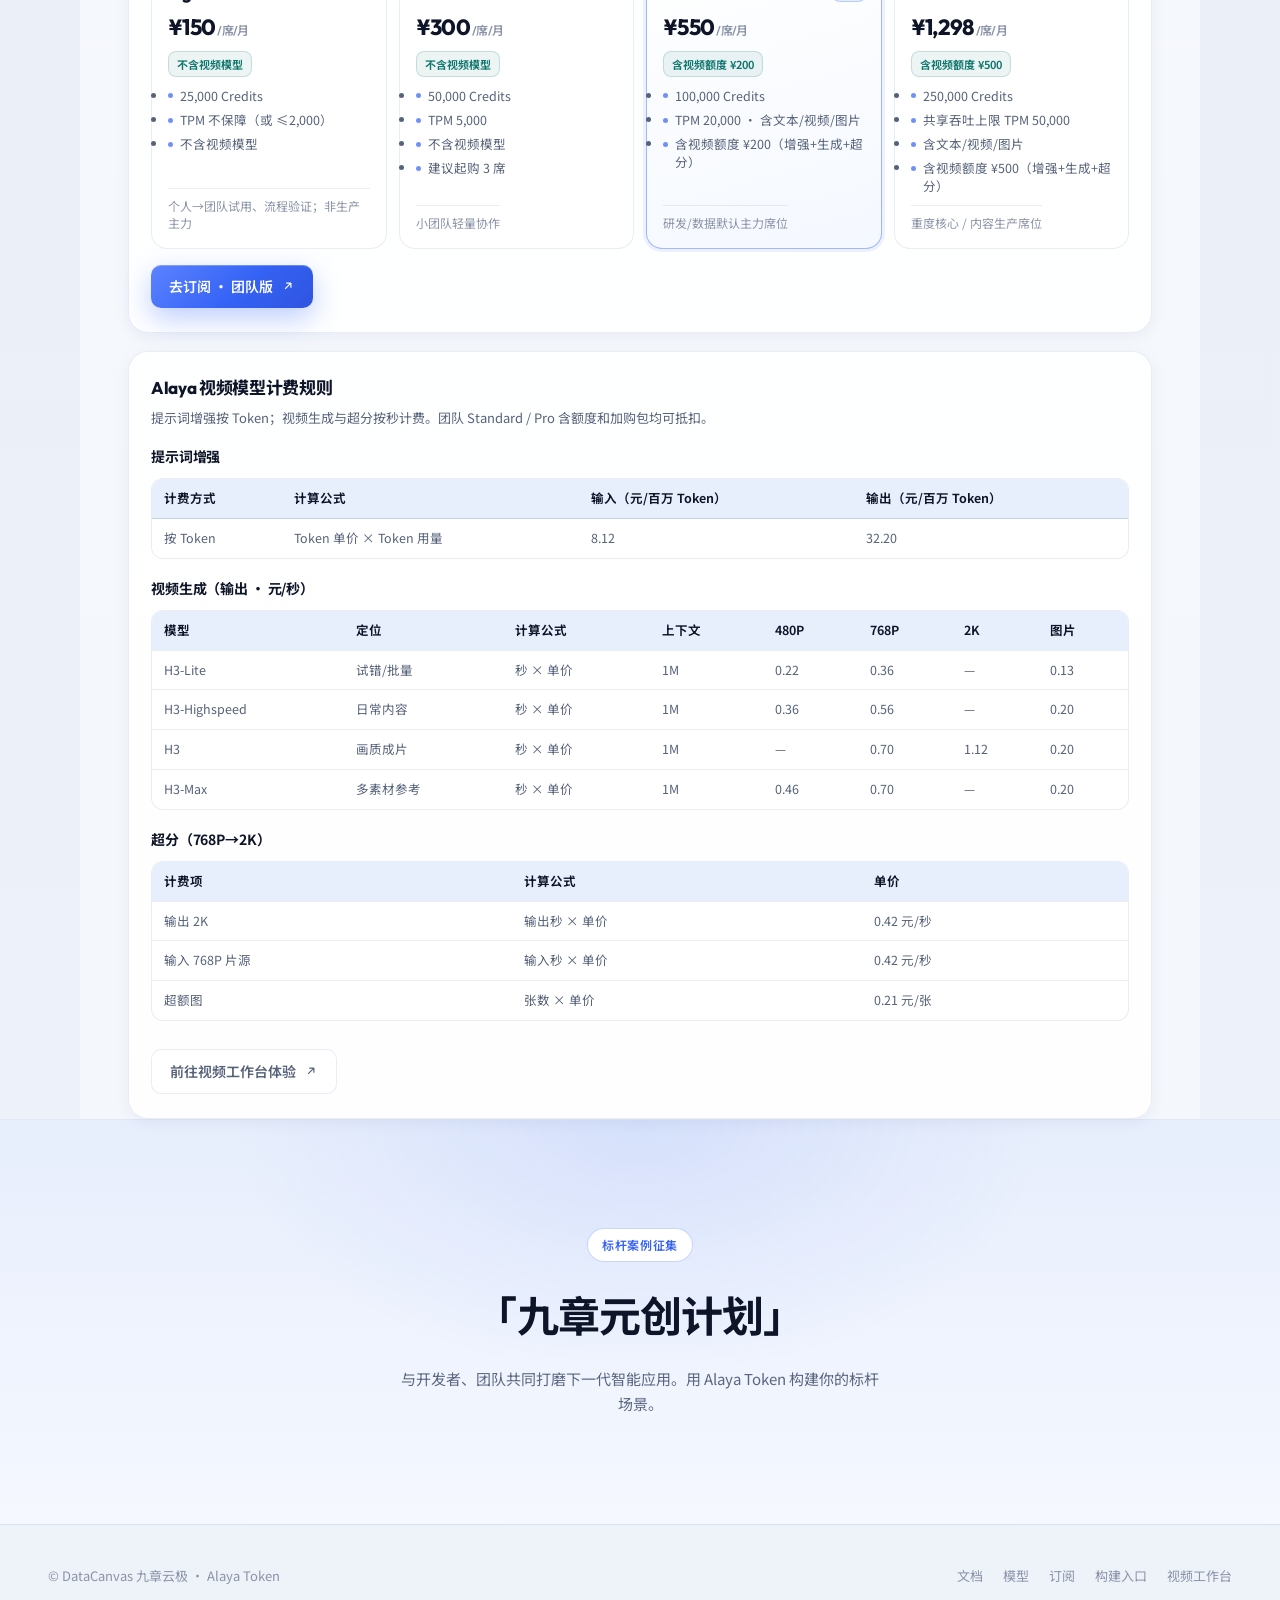
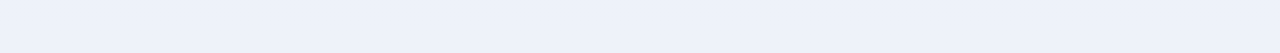
==== commit 7511c6ac: "Sync index.html asset paths for Pages" ====
--- a/index.html
+++ b/index.html
@@ -8,7 +8,7 @@
   <link rel="preconnect" href="https://fonts.googleapis.com" />
   <link rel="preconnect" href="https://fonts.gstatic.com" crossorigin />
   <link href="https://fonts.googleapis.com/css2?family=DM+Sans:ital,opsz,wght@0,9..40,400;0,9..40,500;0,9..40,600;0,9..40,700;1,9..40,400&family=Noto+Sans+SC:wght@400;500;600;700&family=Outfit:wght@500;600;700;800&family=Syne:wght@600;700;800&display=swap" rel="stylesheet" />
-  <link rel="stylesheet" href="assets/css/styles.css" />
+  <link rel="stylesheet" href="styles.css" />
 </head>
 <body>
   <div class="page-glow" aria-hidden="true"></div>
@@ -555,7 +555,7 @@
 
   <div class="toast" id="toast" role="status"></div>
 
-  <script src="assets/js/plans.js"></script>
-  <script src="assets/js/main.js"></script>
+  <script src="plans.js"></script>
+  <script src="main.js"></script>
 </body>
 </html>
--- a/styles.css
+++ b/styles.css
@@ -0,0 +1,5036 @@
+/* Alaya Token — Design System (Light Tech · Elevated) */
+:root {
+  --bg-deep: #e8eef8;
+  --bg: #f4f7fc;
+  --bg-elevated: #ffffff;
+  --surface: rgba(255, 255, 255, 0.78);
+  --surface-solid: #ffffff;
+  --border: rgba(48, 78, 160, 0.1);
+  --border-strong: rgba(61, 107, 255, 0.28);
+  --text: #0e1528;
+  --text-muted: #56627a;
+  --text-dim: #8a93a8;
+  --accent: #3563f5;
+  --accent-bright: #4b78ff;
+  --accent-soft: rgba(53, 99, 245, 0.09);
+  --cyan: #0a8fad;
+  --glow: 0 18px 50px rgba(53, 99, 245, 0.12);
+  --shadow-sm: 0 4px 16px rgba(28, 48, 100, 0.05);
+  --shadow-md: 0 16px 48px rgba(28, 48, 100, 0.08);
+  --radius: 18px;
+  --radius-sm: 12px;
+  --font-display: "Outfit", "Syne", "Noto Sans SC", sans-serif;
+  --font-body: "Noto Sans SC", "DM Sans", sans-serif;
+  --header-h: 66px;
+  --ease: cubic-bezier(0.22, 1, 0.36, 1);
+}
+
+*,
+*::before,
+*::after {
+  box-sizing: border-box;
+  margin: 0;
+  padding: 0;
+}
+
+html {
+  scroll-behavior: smooth;
+}
+
+body {
+  font-family: var(--font-body);
+  background:
+    radial-gradient(ellipse 80% 50% at 50% -10%, rgba(53, 99, 245, 0.09), transparent 55%),
+    linear-gradient(180deg, #f7f9fd 0%, var(--bg-deep) 40%, #eef2f9 100%);
+  color: var(--text);
+  line-height: 1.65;
+  min-height: 100vh;
+  overflow-x: hidden;
+  -webkit-font-smoothing: antialiased;
+  position: relative;
+}
+
+.page-glow {
+  pointer-events: none;
+  position: fixed;
+  inset: 0;
+  z-index: 0;
+  background:
+    radial-gradient(circle at 12% 28%, rgba(14, 165, 201, 0.05), transparent 28%),
+    radial-gradient(circle at 88% 18%, rgba(53, 99, 245, 0.07), transparent 26%);
+}
+
+body > *:not(.page-glow) {
+  position: relative;
+  z-index: 1;
+}
+
+a {
+  color: inherit;
+  text-decoration: none;
+}
+
+button {
+  font-family: inherit;
+  cursor: pointer;
+  border: none;
+  background: none;
+  color: inherit;
+}
+
+img {
+  max-width: 100%;
+  display: block;
+}
+
+/* —— Top notice —— */
+.notice-bar {
+  display: flex;
+  align-items: center;
+  justify-content: center;
+  gap: 8px;
+  background: linear-gradient(90deg, rgba(232, 238, 252, 0.9), rgba(223, 232, 255, 0.95), rgba(232, 238, 252, 0.9));
+  border-bottom: 1px solid var(--border);
+  text-align: center;
+  padding: 9px 16px;
+  font-size: 12.5px;
+  color: var(--text-muted);
+  letter-spacing: 0.03em;
+  backdrop-filter: blur(8px);
+}
+
+.notice-dot {
+  width: 6px;
+  height: 6px;
+  border-radius: 50%;
+  background: var(--accent);
+  box-shadow: 0 0 0 4px rgba(53, 99, 245, 0.15);
+  animation: pulse-dot 2s ease-in-out infinite;
+}
+
+@keyframes pulse-dot {
+  0%, 100% { box-shadow: 0 0 0 3px rgba(53, 99, 245, 0.12); }
+  50% { box-shadow: 0 0 0 6px rgba(53, 99, 245, 0.08); }
+}
+
+.notice-bar a {
+  color: var(--accent);
+  margin-left: 2px;
+  font-weight: 600;
+}
+
+.notice-bar a:hover {
+  text-decoration: underline;
+}
+
+/* —— Header —— */
+.site-header {
+  position: sticky;
+  top: 0;
+  z-index: 100;
+  height: var(--header-h);
+  display: flex;
+  align-items: center;
+  justify-content: space-between;
+  padding: 0 clamp(20px, 4vw, 48px);
+  background: rgba(255, 255, 255, 0.72);
+  backdrop-filter: blur(20px) saturate(1.35);
+  border-bottom: 1px solid var(--border);
+  box-shadow: 0 1px 0 rgba(255, 255, 255, 0.8);
+}
+
+.logo {
+  display: flex;
+  align-items: center;
+  gap: 10px;
+  font-family: var(--font-display);
+  font-weight: 700;
+  font-size: 18px;
+  letter-spacing: -0.03em;
+}
+
+.logo-mark {
+  width: 28px;
+  height: 28px;
+  border-radius: 8px;
+  background: linear-gradient(135deg, #2a3a6a 0%, #12182a 100%);
+  border: 1px solid rgba(18, 26, 46, 0.2);
+  display: grid;
+  place-items: center;
+  position: relative;
+  overflow: hidden;
+}
+
+.logo-mark::after {
+  content: "";
+  width: 10px;
+  height: 10px;
+  border: 2px solid #fff;
+  border-radius: 2px;
+  transform: rotate(45deg);
+}
+
+.header-nav {
+  display: flex;
+  align-items: center;
+  gap: 8px;
+}
+
+.header-nav a,
+.header-nav .lang {
+  padding: 8px 12px;
+  font-size: 14px;
+  color: var(--text-muted);
+  transition: color 0.2s var(--ease);
+}
+
+.header-nav a:hover,
+.header-nav .lang:hover {
+  color: var(--text);
+}
+
+.btn {
+  display: inline-flex;
+  align-items: center;
+  gap: 8px;
+  padding: 10px 18px;
+  border-radius: 10px;
+  font-size: 14px;
+  font-weight: 600;
+  transition: transform 0.25s var(--ease), box-shadow 0.25s var(--ease), background 0.2s;
+}
+
+.btn-primary {
+  background: linear-gradient(135deg, #5b82ff 0%, var(--accent) 55%, #2f54e0 100%);
+  color: #fff;
+  box-shadow:
+    0 1px 0 rgba(255, 255, 255, 0.25) inset,
+    0 10px 28px rgba(53, 99, 245, 0.32);
+}
+
+.btn-primary:hover {
+  transform: translateY(-2px);
+  box-shadow:
+    0 1px 0 rgba(255, 255, 255, 0.3) inset,
+    0 14px 36px rgba(53, 99, 245, 0.4);
+}
+
+.btn-ghost {
+  border: 1px solid var(--border);
+  color: var(--text-muted);
+  background: rgba(255, 255, 255, 0.75);
+  backdrop-filter: blur(8px);
+}
+
+.btn-ghost:hover {
+  color: var(--text);
+  border-color: var(--border-strong);
+}
+
+.btn-lg {
+  padding: 14px 28px;
+  font-size: 15px;
+  border-radius: 12px;
+}
+
+.arrow {
+  width: 14px;
+  height: 14px;
+  stroke: currentColor;
+  stroke-width: 2;
+  fill: none;
+}
+
+/* —— Hero —— */
+.hero {
+  position: relative;
+  min-height: calc(100vh - var(--header-h) - 36px);
+  display: flex;
+  align-items: center;
+  justify-content: center;
+  padding: clamp(48px, 8vh, 96px) clamp(20px, 4vw, 48px) 80px;
+  overflow: hidden;
+}
+
+.hero.hero-compact {
+  min-height: 0;
+  padding: clamp(48px, 7vh, 88px) clamp(20px, 4vw, 48px) 28px;
+}
+
+.hero-bg {
+  position: absolute;
+  inset: 0;
+  pointer-events: none;
+  z-index: 0;
+}
+
+.hero-gradient {
+  position: absolute;
+  inset: 0;
+  background:
+    radial-gradient(ellipse 70% 50% at 50% 0%, rgba(61, 107, 255, 0.16), transparent 55%),
+    radial-gradient(ellipse 40% 40% at 85% 55%, rgba(14, 165, 201, 0.1), transparent 50%),
+    radial-gradient(ellipse 35% 35% at 12% 70%, rgba(61, 107, 255, 0.08), transparent 50%),
+    linear-gradient(180deg, #fafbff 0%, var(--bg-deep) 100%);
+}
+
+.hero-grid {
+  position: absolute;
+  inset: 0;
+  background-image:
+    linear-gradient(rgba(61, 107, 255, 0.07) 1px, transparent 1px),
+    linear-gradient(90deg, rgba(61, 107, 255, 0.07) 1px, transparent 1px);
+  background-size: 64px 64px;
+  mask-image: radial-gradient(ellipse 70% 60% at 50% 40%, black, transparent);
+  animation: grid-drift 28s linear infinite;
+}
+
+@keyframes grid-drift {
+  from { transform: translateY(0); }
+  to { transform: translateY(64px); }
+}
+
+.neural-canvas {
+  position: absolute;
+  inset: 0;
+  width: 100%;
+  height: 100%;
+  opacity: 0.45;
+}
+
+.hero-orb {
+  position: absolute;
+  width: 520px;
+  height: 520px;
+  border-radius: 50%;
+  background: radial-gradient(circle, rgba(61, 107, 255, 0.18), transparent 68%);
+  filter: blur(40px);
+  top: 10%;
+  left: 50%;
+  transform: translateX(-50%);
+  animation: orb-pulse 8s ease-in-out infinite;
+}
+
+@keyframes orb-pulse {
+  0%, 100% { opacity: 0.7; transform: translateX(-50%) scale(1); }
+  50% { opacity: 1; transform: translateX(-50%) scale(1.08); }
+}
+
+.hero-content {
+  position: relative;
+  z-index: 1;
+  max-width: 820px;
+  text-align: center;
+}
+
+.brand-signal {
+  display: inline-flex;
+  align-items: center;
+  gap: 12px;
+  font-family: var(--font-display);
+  font-size: 12px;
+  font-weight: 650;
+  letter-spacing: 0.32em;
+  text-transform: uppercase;
+  color: var(--cyan);
+  margin-bottom: 22px;
+  animation: fade-up 0.9s var(--ease) 0.1s both;
+}
+
+.brand-line {
+  width: 28px;
+  height: 1.5px;
+  background: linear-gradient(90deg, transparent, var(--cyan));
+  border-radius: 2px;
+}
+
+.hero h1 {
+  font-family: var(--font-display);
+  font-size: clamp(34px, 5.2vw, 58px);
+  font-weight: 750;
+  letter-spacing: -0.035em;
+  line-height: 1.12;
+  margin-bottom: 18px;
+  animation: fade-up 0.9s var(--ease) 0.2s both;
+}
+
+.hero h1 .accent {
+  background: linear-gradient(115deg, #152044 0%, #1a6f8c 42%, var(--accent) 88%);
+  -webkit-background-clip: text;
+  background-clip: text;
+  color: transparent;
+}
+
+.hero-lead {
+  font-size: clamp(14.5px, 1.5vw, 16.5px);
+  color: var(--text-muted);
+  max-width: 540px;
+  margin: 0 auto 22px;
+  line-height: 1.8;
+  animation: fade-up 0.9s var(--ease) 0.35s both;
+}
+
+.hero-pills {
+  display: flex;
+  flex-wrap: wrap;
+  justify-content: center;
+  gap: 8px;
+  animation: fade-up 0.9s var(--ease) 0.45s both;
+}
+
+.hero-pills span {
+  padding: 6px 12px;
+  border-radius: 999px;
+  font-size: 12px;
+  font-weight: 500;
+  color: var(--text-muted);
+  background: rgba(255, 255, 255, 0.7);
+  border: 1px solid var(--border);
+  backdrop-filter: blur(8px);
+  box-shadow: var(--shadow-sm);
+}
+
+.hero-cta {
+  display: flex;
+  flex-wrap: wrap;
+  gap: 12px;
+  justify-content: center;
+  margin-bottom: 48px;
+  animation: fade-up 0.9s var(--ease) 0.45s both;
+}
+
+.hero-traits {
+  display: flex;
+  flex-wrap: wrap;
+  justify-content: center;
+  gap: 28px 40px;
+  animation: fade-up 0.9s var(--ease) 0.55s both;
+}
+
+.trait {
+  display: flex;
+  align-items: center;
+  gap: 10px;
+  font-size: 13px;
+  color: var(--text-muted);
+  letter-spacing: 0.04em;
+}
+
+.trait-icon {
+  width: 32px;
+  height: 32px;
+  border-radius: 8px;
+  background: var(--accent-soft);
+  border: 1px solid var(--border);
+  display: grid;
+  place-items: center;
+  color: var(--accent-bright);
+}
+
+.trait-icon svg {
+  width: 16px;
+  height: 16px;
+  stroke: currentColor;
+  fill: none;
+  stroke-width: 1.8;
+}
+
+@keyframes fade-up {
+  from { opacity: 0; transform: translateY(18px); }
+  to { opacity: 1; transform: translateY(0); }
+}
+
+@media (prefers-reduced-motion: reduce) {
+  .brand-signal,
+  .hero h1,
+  .hero-lead,
+  .hero-cta,
+  .hero-traits,
+  .reveal {
+    animation: none !important;
+    opacity: 1 !important;
+    transform: none !important;
+  }
+
+  .hero-grid,
+  .hero-orb {
+    animation: none !important;
+  }
+}
+
+/* —— Home Hub (model / practice tabs) —— */
+.home-hub {
+  max-width: 1140px;
+  margin: 0 auto 24px;
+  padding: 0 clamp(20px, 4vw, 48px) 56px;
+  position: relative;
+  z-index: 2;
+}
+
+.hub-tabs {
+  display: flex;
+  justify-content: center;
+  gap: clamp(32px, 7vw, 72px);
+  margin-bottom: 32px;
+  border-bottom: 1px solid var(--border);
+}
+
+.hub-tab {
+  position: relative;
+  padding: 14px 6px 18px;
+  font-family: var(--font-display);
+  font-size: clamp(17px, 2.1vw, 22px);
+  font-weight: 650;
+  letter-spacing: -0.03em;
+  color: var(--text-dim);
+  transition: color 0.25s var(--ease);
+}
+
+.hub-tab:hover {
+  color: var(--text-muted);
+}
+
+.hub-tab.active {
+  color: var(--text);
+}
+
+.hub-tab.active::after {
+  content: "";
+  position: absolute;
+  left: 10%;
+  right: 10%;
+  bottom: -1px;
+  height: 3px;
+  border-radius: 999px;
+  background: linear-gradient(90deg, var(--accent-bright), var(--accent));
+  box-shadow: 0 0 16px rgba(53, 99, 245, 0.45);
+}
+
+.hub-panel {
+  display: none;
+}
+
+.hub-panel.active {
+  display: block;
+  animation: fade-up 0.45s var(--ease) both;
+}
+
+.hub-split {
+  display: grid;
+  grid-template-columns: 1.05fr 1fr;
+  gap: 20px;
+  align-items: stretch;
+}
+
+@media (max-width: 900px) {
+  .hub-split {
+    grid-template-columns: 1fr;
+  }
+}
+
+.hub-intro {
+  padding: 40px 34px;
+  border-radius: 24px;
+  border: 1px solid rgba(255, 255, 255, 0.7);
+  background:
+    radial-gradient(ellipse 90% 70% at 0% 0%, rgba(53, 99, 245, 0.14), transparent 50%),
+    radial-gradient(ellipse 50% 40% at 100% 100%, rgba(14, 165, 201, 0.08), transparent 50%),
+    linear-gradient(165deg, rgba(255, 255, 255, 0.96) 0%, #eef3ff 100%);
+  box-shadow: var(--shadow-md), var(--glow);
+  display: flex;
+  flex-direction: column;
+  gap: 14px;
+  position: relative;
+  overflow: hidden;
+}
+
+.hub-intro::after {
+  content: "";
+  position: absolute;
+  inset: 0;
+  background-image:
+    linear-gradient(rgba(53, 99, 245, 0.035) 1px, transparent 1px),
+    linear-gradient(90deg, rgba(53, 99, 245, 0.035) 1px, transparent 1px);
+  background-size: 28px 28px;
+  mask-image: linear-gradient(135deg, black, transparent 70%);
+  pointer-events: none;
+}
+
+.hub-eyebrow {
+  position: relative;
+  z-index: 1;
+  display: inline-flex;
+  align-self: flex-start;
+  padding: 5px 10px;
+  border-radius: 999px;
+  font-size: 11px;
+  font-weight: 650;
+  letter-spacing: 0.12em;
+  text-transform: uppercase;
+  color: var(--accent);
+  background: rgba(255, 255, 255, 0.75);
+  border: 1px solid var(--border-strong);
+}
+
+.hub-intro h2 {
+  position: relative;
+  z-index: 1;
+  font-family: var(--font-display);
+  font-size: clamp(23px, 2.5vw, 30px);
+  font-weight: 750;
+  letter-spacing: -0.03em;
+  line-height: 1.28;
+}
+
+.hub-intro > p {
+  position: relative;
+  z-index: 1;
+  color: var(--text-muted);
+  font-size: 14.5px;
+  line-height: 1.75;
+}
+
+.hub-code {
+  position: relative;
+  z-index: 1;
+  display: flex;
+  align-items: center;
+  gap: 10px;
+  padding: 12px 14px;
+  border-radius: 14px;
+  background: linear-gradient(135deg, #101628, #182038);
+  border: 1px solid rgba(91, 130, 255, 0.28);
+  box-shadow: 0 12px 28px rgba(16, 22, 40, 0.28);
+}
+
+.hub-code-label {
+  flex-shrink: 0;
+  font-size: 10px;
+  font-weight: 700;
+  letter-spacing: 0.08em;
+  color: #7ea0ff;
+  padding: 3px 7px;
+  border-radius: 6px;
+  background: rgba(91, 130, 255, 0.15);
+}
+
+.hub-code code {
+  flex: 1;
+  min-width: 0;
+  font-family: "DM Sans", ui-monospace, monospace;
+  font-size: 12px;
+  color: #d4dcff;
+  overflow: hidden;
+  text-overflow: ellipsis;
+  white-space: nowrap;
+}
+
+.hub-copy {
+  flex-shrink: 0;
+  padding: 6px 11px;
+  border-radius: 8px;
+  font-size: 12px;
+  font-weight: 600;
+  color: #fff;
+  background: rgba(255, 255, 255, 0.1);
+  border: 1px solid rgba(255, 255, 255, 0.14);
+  transition: background 0.2s;
+}
+
+.hub-copy:hover {
+  background: rgba(91, 132, 255, 0.4);
+}
+
+.hub-intro-actions {
+  position: relative;
+  z-index: 1;
+  display: flex;
+  flex-wrap: wrap;
+  align-items: center;
+  gap: 16px;
+  margin-top: 10px;
+}
+
+.hub-mini-links {
+  display: flex;
+  flex-wrap: wrap;
+  gap: 4px;
+  font-size: 13px;
+  font-weight: 500;
+  color: var(--text-muted);
+}
+
+.hub-mini-links a {
+  padding: 6px 10px;
+  border-radius: 8px;
+  transition: background 0.2s, color 0.2s;
+}
+
+.hub-mini-links a:hover {
+  color: var(--accent);
+  background: var(--accent-soft);
+}
+
+.hub-latest {
+  padding: 22px 18px;
+  border-radius: 24px;
+  border: 1px solid var(--border);
+  background: rgba(255, 255, 255, 0.92);
+  box-shadow: var(--shadow-md);
+  backdrop-filter: blur(12px);
+}
+
+.hub-latest-head {
+  display: flex;
+  align-items: center;
+  justify-content: space-between;
+  margin-bottom: 6px;
+  padding: 4px 10px 14px;
+  border-bottom: 1px solid var(--border);
+}
+
+.hub-latest-head h3 {
+  font-family: var(--font-display);
+  font-size: 16px;
+  font-weight: 700;
+  letter-spacing: -0.02em;
+}
+
+.text-link {
+  font-size: 13px;
+  font-weight: 600;
+  color: var(--accent);
+}
+
+.text-link span {
+  display: inline-block;
+  transition: transform 0.2s var(--ease);
+}
+
+.text-link:hover span {
+  transform: translateX(3px);
+}
+
+.latest-list {
+  list-style: none;
+}
+
+.latest-item {
+  display: grid;
+  grid-template-columns: 44px 1fr auto;
+  gap: 14px;
+  align-items: center;
+  padding: 13px 10px;
+  border-radius: 14px;
+  transition: background 0.2s var(--ease), transform 0.2s var(--ease);
+}
+
+.latest-item:hover {
+  background: linear-gradient(90deg, rgba(53, 99, 245, 0.06), transparent);
+  transform: translateX(2px);
+}
+
+.latest-icon {
+  width: 44px;
+  height: 44px;
+  border-radius: 14px;
+  flex-shrink: 0;
+  box-shadow: 0 8px 18px rgba(53, 99, 245, 0.18);
+  position: relative;
+}
+
+.latest-icon::after {
+  content: "";
+  position: absolute;
+  inset: 12px;
+  border: 1.5px solid rgba(255, 255, 255, 0.55);
+  border-radius: 4px;
+  transform: rotate(45deg);
+}
+
+.icon-kimi { background: linear-gradient(145deg, #7a9fff, #3563f5); }
+.icon-video { background: linear-gradient(145deg, #5ed7f0, #3563f5); }
+.icon-ds { background: linear-gradient(145deg, #6eecc4, #249878); }
+.icon-glm { background: linear-gradient(145deg, #8eb0ff, #3a58c8); }
+
+.latest-body {
+  min-width: 0;
+  display: flex;
+  flex-direction: column;
+  gap: 2px;
+}
+
+.latest-body strong {
+  font-size: 14px;
+  font-weight: 650;
+  color: var(--text);
+}
+
+.latest-body em {
+  font-style: normal;
+  font-size: 12px;
+  color: var(--text-dim);
+  white-space: nowrap;
+  overflow: hidden;
+  text-overflow: ellipsis;
+}
+
+.latest-price {
+  display: flex;
+  flex-direction: column;
+  align-items: flex-end;
+  gap: 2px;
+  font-size: 11px;
+  color: var(--text-dim);
+  white-space: nowrap;
+}
+
+@media (max-width: 560px) {
+  .latest-item {
+    grid-template-columns: 36px 1fr;
+  }
+
+  .latest-price {
+    grid-column: 2;
+    align-items: flex-start;
+    flex-direction: row;
+    gap: 10px;
+  }
+}
+
+@media (max-width: 700px) {
+  .hub-tabs {
+    gap: 16px;
+  }
+
+  .hub-tab {
+    font-size: 15px;
+  }
+}
+
+.practice-shell {
+  display: flex;
+  flex-direction: column;
+  gap: 20px;
+}
+
+.industry-bar {
+  display: flex;
+  flex-wrap: wrap;
+  justify-content: center;
+  gap: 6px;
+  padding: 6px;
+  border-radius: 999px;
+  background: rgba(255, 255, 255, 0.65);
+  border: 1px solid var(--border);
+  box-shadow: var(--shadow-sm);
+  width: fit-content;
+  max-width: 100%;
+  margin: 0 auto;
+}
+
+.industry-chip {
+  padding: 8px 14px;
+  font-size: 13px;
+  font-weight: 500;
+  color: var(--text-dim);
+  border-radius: 999px;
+  border-bottom: none;
+  transition: color 0.2s, background 0.2s, box-shadow 0.2s;
+}
+
+.industry-chip:hover {
+  color: var(--text-muted);
+  background: rgba(53, 99, 245, 0.05);
+}
+
+.industry-chip.active {
+  color: #fff;
+  font-weight: 650;
+  background: linear-gradient(135deg, var(--accent-bright), var(--accent));
+  box-shadow: 0 6px 18px rgba(53, 99, 245, 0.28);
+}
+
+.practice-feature {
+  display: grid;
+  grid-template-columns: 1.1fr 0.9fr;
+  gap: 24px;
+  align-items: center;
+  min-height: 220px;
+  padding: 12px 12px 12px 32px;
+  border-radius: 24px;
+  background:
+    radial-gradient(ellipse at 90% 20%, rgba(255, 255, 255, 0.7), transparent 40%),
+    linear-gradient(115deg, #f5f8ff 0%, #e6edff 48%, #d9e6ff 100%);
+  border: 1px solid rgba(255, 255, 255, 0.8);
+  box-shadow: var(--shadow-md);
+  overflow: hidden;
+}
+
+@media (max-width: 800px) {
+  .practice-feature {
+    grid-template-columns: 1fr;
+    padding: 28px 24px;
+  }
+}
+
+.practice-feature-copy h2 {
+  font-family: var(--font-display);
+  font-size: clamp(22px, 2.6vw, 31px);
+  font-weight: 750;
+  letter-spacing: -0.03em;
+  line-height: 1.32;
+  margin-bottom: 24px;
+  max-width: 28ch;
+}
+
+.btn-dark {
+  background: linear-gradient(145deg, #1a2238, #0e1528);
+  color: #fff;
+  box-shadow:
+    0 1px 0 rgba(255, 255, 255, 0.12) inset,
+    0 10px 28px rgba(18, 24, 42, 0.22);
+}
+
+.btn-dark:hover {
+  transform: translateY(-2px);
+  box-shadow:
+    0 1px 0 rgba(255, 255, 255, 0.16) inset,
+    0 14px 32px rgba(18, 24, 42, 0.3);
+}
+
+.practice-feature-visual {
+  position: relative;
+  min-height: 200px;
+  border-radius: 18px;
+  background:
+    radial-gradient(ellipse at 70% 40%, rgba(255, 255, 255, 0.9), transparent 55%),
+    linear-gradient(145deg, rgba(53, 99, 245, 0.22), rgba(14, 165, 201, 0.14));
+  overflow: hidden;
+}
+
+.practice-feature-visual::before {
+  content: "";
+  position: absolute;
+  inset: 16% 10% 20% 16%;
+  border-radius: 16px;
+  background: linear-gradient(160deg, rgba(255, 255, 255, 0.98), rgba(214, 226, 255, 0.6));
+  box-shadow: 0 24px 48px rgba(53, 99, 245, 0.22);
+  transform: perspective(700px) rotateY(-14deg) rotateX(8deg);
+}
+
+.practice-feature-visual::after {
+  content: "";
+  position: absolute;
+  right: 6%;
+  top: 26%;
+  width: 46%;
+  height: 2px;
+  background: linear-gradient(90deg, transparent, rgba(53, 99, 245, 0.65), transparent);
+  box-shadow: 0 0 18px rgba(53, 99, 245, 0.5);
+  animation: streak 2.8s ease-in-out infinite;
+}
+
+.practice-feature-visual[data-theme="finance"]::before {
+  border-radius: 50%;
+  inset: 22% 28%;
+}
+
+.practice-feature-visual[data-theme="media"]::before {
+  inset: 20% 16% 24% 16%;
+  border-radius: 8px;
+}
+
+@keyframes streak {
+  0%, 100% { opacity: 0.35; transform: translateX(-8px); }
+  50% { opacity: 1; transform: translateX(8px); }
+}
+
+.practice-cases {
+  display: grid;
+  grid-template-columns: repeat(4, 1fr);
+  gap: 14px;
+}
+
+@media (max-width: 960px) {
+  .practice-cases {
+    grid-template-columns: repeat(2, 1fr);
+  }
+}
+
+@media (max-width: 560px) {
+  .practice-cases {
+    grid-template-columns: 1fr;
+  }
+}
+
+.case-tile {
+  display: flex;
+  flex-direction: column;
+  min-height: 210px;
+  padding: 24px 22px;
+  border-radius: 18px;
+  border: 1px solid var(--border);
+  background: rgba(255, 255, 255, 0.88);
+  box-shadow: var(--shadow-sm);
+  transition: transform 0.3s var(--ease), box-shadow 0.3s, border-color 0.3s;
+}
+
+.case-tile:hover {
+  transform: translateY(-4px);
+  border-color: var(--border-strong);
+  box-shadow: var(--shadow-md);
+}
+
+.case-tile.featured {
+  border-color: rgba(53, 99, 245, 0.22);
+  background-image:
+    linear-gradient(rgba(53, 99, 245, 0.045) 1px, transparent 1px),
+    linear-gradient(90deg, rgba(53, 99, 245, 0.045) 1px, transparent 1px),
+    linear-gradient(145deg, #d8e4ff 0%, #fff1d6 62%, #ffffff 100%);
+  background-size: 22px 22px, 22px 22px, auto;
+}
+
+.case-tile.cta-tile {
+  background: linear-gradient(180deg, #ffffff, #f7f9fd);
+  justify-content: space-between;
+  border-style: dashed;
+}
+
+.case-tile h3 {
+  font-family: var(--font-display);
+  font-size: 17px;
+  font-weight: 750;
+  letter-spacing: -0.02em;
+  margin-bottom: 10px;
+}
+
+.case-tile p {
+  font-size: 13px;
+  color: var(--text-muted);
+  line-height: 1.7;
+  flex: 1;
+  margin-bottom: 18px;
+}
+
+.case-tile .case-link {
+  font-size: 13px;
+  font-weight: 650;
+  color: var(--text);
+}
+
+.case-tile .case-link:hover {
+  color: var(--accent);
+}
+
+.btn-outline {
+  display: inline-flex;
+  align-items: center;
+  justify-content: center;
+  width: 100%;
+  padding: 12px 14px;
+  border-radius: 12px;
+  border: 1px solid var(--border-strong);
+  background: #fff;
+  font-size: 13px;
+  font-weight: 650;
+  color: var(--text);
+  transition: background 0.2s, border-color 0.2s, color 0.2s, transform 0.2s;
+}
+
+.btn-outline:hover {
+  background: var(--accent-soft);
+  border-color: var(--accent);
+  color: var(--accent);
+  transform: translateY(-1px);
+}
+
+.partner-bar {
+  display: flex;
+  flex-wrap: wrap;
+  align-items: center;
+  justify-content: center;
+  gap: 10px 12px;
+  padding: 18px 8px 2px;
+  margin-top: 8px;
+}
+
+.partner-bar span {
+  font-family: var(--font-display);
+  font-size: 12px;
+  font-weight: 700;
+  letter-spacing: 0.06em;
+  color: var(--text-dim);
+  opacity: 0.78;
+  user-select: none;
+  padding: 8px 14px;
+  border-radius: 999px;
+  background: rgba(255, 255, 255, 0.7);
+  border: 1px solid var(--border);
+}
+
+/* —— Sections —— */
+.section {
+  padding: clamp(64px, 10vh, 120px) clamp(20px, 4vw, 48px);
+  position: relative;
+}
+
+.section-inner {
+  max-width: 1120px;
+  margin: 0 auto;
+}
+
+.section-label {
+  display: inline-block;
+  font-size: 12px;
+  font-weight: 600;
+  letter-spacing: 0.2em;
+  text-transform: uppercase;
+  color: var(--cyan);
+  margin-bottom: 16px;
+}
+
+.section-title {
+  font-family: var(--font-display);
+  font-size: clamp(28px, 3.5vw, 40px);
+  font-weight: 700;
+  letter-spacing: -0.025em;
+  line-height: 1.25;
+  margin-bottom: 12px;
+}
+
+.section-desc {
+  color: var(--text-muted);
+  font-size: 16px;
+  max-width: 520px;
+  margin-bottom: 48px;
+}
+
+/* —— Model Gateway —— */
+.gateway {
+  background: linear-gradient(180deg, var(--bg-deep), var(--bg));
+}
+
+.gateway-grid {
+  display: grid;
+  grid-template-columns: 1fr 1fr;
+  gap: 20px;
+}
+
+@media (max-width: 800px) {
+  .gateway-grid {
+    grid-template-columns: 1fr;
+  }
+}
+
+.gateway-entry {
+  position: relative;
+  display: block;
+  padding: 40px 36px;
+  border-radius: 24px;
+  border: 1px solid rgba(255, 255, 255, 0.75);
+  background: rgba(255, 255, 255, 0.86);
+  backdrop-filter: blur(14px);
+  overflow: hidden;
+  min-height: 280px;
+  box-shadow: var(--shadow-sm);
+  transition: border-color 0.35s var(--ease), transform 0.35s var(--ease), box-shadow 0.35s var(--ease);
+}
+
+.gateway-entry::before {
+  content: "";
+  position: absolute;
+  inset: 0;
+  opacity: 0;
+  transition: opacity 0.4s var(--ease);
+  pointer-events: none;
+}
+
+.gateway-entry.text-model::before {
+  background:
+    radial-gradient(ellipse 80% 60% at 100% 0%, rgba(61, 107, 255, 0.25), transparent 55%),
+    linear-gradient(160deg, rgba(61, 107, 255, 0.06), transparent 50%);
+}
+
+.gateway-entry.video-model::before {
+  background:
+    radial-gradient(ellipse 80% 60% at 100% 0%, rgba(78, 203, 255, 0.22), transparent 55%),
+    linear-gradient(160deg, rgba(78, 203, 255, 0.06), transparent 50%);
+}
+
+.gateway-entry:hover {
+  transform: translateY(-5px);
+  border-color: var(--border-strong);
+  box-shadow: var(--shadow-md), var(--glow);
+}
+
+.gateway-entry:hover::before {
+  opacity: 1;
+}
+
+.gateway-entry > * {
+  position: relative;
+  z-index: 1;
+}
+
+.entry-badge {
+  display: inline-flex;
+  align-items: center;
+  gap: 6px;
+  font-size: 12px;
+  font-weight: 600;
+  letter-spacing: 0.08em;
+  text-transform: uppercase;
+  color: var(--accent-bright);
+  margin-bottom: 20px;
+}
+
+.video-model .entry-badge {
+  color: var(--cyan);
+}
+
+.entry-badge svg {
+  width: 16px;
+  height: 16px;
+  stroke: currentColor;
+  fill: none;
+  stroke-width: 1.8;
+}
+
+.gateway-entry h3 {
+  font-family: var(--font-display);
+  font-size: 28px;
+  font-weight: 700;
+  letter-spacing: -0.02em;
+  margin-bottom: 12px;
+}
+
+.gateway-entry p {
+  color: var(--text-muted);
+  font-size: 15px;
+  line-height: 1.7;
+  margin-bottom: 28px;
+  max-width: 340px;
+}
+
+.entry-meta {
+  display: flex;
+  flex-wrap: wrap;
+  gap: 8px;
+  margin-bottom: 32px;
+}
+
+.entry-tag {
+  font-size: 12px;
+  padding: 5px 10px;
+  border-radius: 6px;
+  background: rgba(61, 107, 255, 0.05);
+  border: 1px solid var(--border);
+  color: var(--text-dim);
+}
+
+.entry-action {
+  display: inline-flex;
+  align-items: center;
+  gap: 8px;
+  font-size: 14px;
+  font-weight: 600;
+  color: var(--text);
+}
+
+.entry-action svg {
+  width: 16px;
+  height: 16px;
+  stroke: currentColor;
+  fill: none;
+  stroke-width: 2;
+  transition: transform 0.25s var(--ease);
+}
+
+.gateway-entry:hover .entry-action svg {
+  transform: translate(3px, -3px);
+}
+
+.entry-visual {
+  position: absolute;
+  right: 24px;
+  bottom: 24px;
+  width: 120px;
+  height: 80px;
+  opacity: 0.35;
+  pointer-events: none;
+}
+
+.text-model .entry-visual {
+  background:
+    linear-gradient(90deg, transparent, rgba(61, 107, 255, 0.5) 20%, transparent 21%),
+    linear-gradient(90deg, transparent, rgba(61, 107, 255, 0.35) 40%, transparent 41%),
+    linear-gradient(90deg, transparent, rgba(61, 107, 255, 0.55) 55%, transparent 56%),
+    linear-gradient(90deg, transparent, rgba(61, 107, 255, 0.25) 70%, transparent 71%);
+  background-size: 100% 8px;
+  background-repeat: no-repeat;
+  background-position: 0 16px, 0 32px, 0 48px, 0 64px;
+  mask-image: linear-gradient(90deg, transparent, black);
+}
+
+.video-model .entry-visual {
+  border-radius: 8px;
+  border: 1px solid rgba(78, 203, 255, 0.3);
+  background: linear-gradient(135deg, rgba(78, 203, 255, 0.15), rgba(61, 107, 255, 0.1));
+  overflow: hidden;
+}
+
+.video-model .entry-visual::after {
+  content: "";
+  position: absolute;
+  inset: 12px;
+  border: 1px dashed rgba(78, 203, 255, 0.4);
+  border-radius: 4px;
+  animation: frame-scan 3s ease-in-out infinite;
+}
+
+@keyframes frame-scan {
+  0%, 100% { opacity: 0.4; transform: scale(0.95); }
+  50% { opacity: 1; transform: scale(1); }
+}
+
+/* —— Capability strip —— */
+.capabilities {
+  border-top: 1px solid var(--border);
+  border-bottom: 1px solid var(--border);
+  background: var(--bg-elevated);
+}
+
+.cap-row {
+  display: grid;
+  grid-template-columns: repeat(3, 1fr);
+  gap: 32px;
+  max-width: 1120px;
+  margin: 0 auto;
+  padding: 48px clamp(20px, 4vw, 48px);
+}
+
+@media (max-width: 720px) {
+  .cap-row {
+    grid-template-columns: 1fr;
+    gap: 28px;
+  }
+}
+
+.cap-item h4 {
+  font-family: var(--font-display);
+  font-size: 18px;
+  font-weight: 650;
+  margin-bottom: 8px;
+  letter-spacing: -0.01em;
+}
+
+.cap-item p {
+  font-size: 14px;
+  color: var(--text-muted);
+  line-height: 1.65;
+}
+
+/* —— Home subscribe —— */
+.subscribe-section {
+  padding: clamp(56px, 8vw, 88px) 0;
+  border-top: 1px solid var(--border);
+  background:
+    radial-gradient(ellipse 70% 50% at 50% 0%, rgba(53, 99, 245, 0.06), transparent 60%),
+    linear-gradient(180deg, #f7f9fd 0%, var(--bg) 100%);
+}
+
+.subscribe-section .section-inner {
+  max-width: 1120px;
+}
+
+.subscribe-block {
+  margin-top: 28px;
+  padding: 22px 22px 24px;
+  border-radius: 20px;
+  border: 1px solid var(--border);
+  background: rgba(255, 255, 255, 0.88);
+  box-shadow: var(--shadow-sm);
+}
+
+.subscribe-block + .subscribe-block {
+  margin-top: 18px;
+}
+
+.subscribe-subhead {
+  margin: 18px 0 10px;
+  font-size: 14px;
+  font-weight: 700;
+  letter-spacing: -0.01em;
+}
+
+.subscribe-table {
+  font-size: 13px;
+}
+
+.subscribe-table th,
+.subscribe-table td {
+  vertical-align: top;
+  line-height: 1.5;
+}
+
+.team-matrix-table td:first-child {
+  font-weight: 700;
+  white-space: nowrap;
+}
+
+.team-matrix-table tr.is-featured-row td {
+  background: rgba(53, 99, 245, 0.06);
+}
+
+.table-badge {
+  display: inline-block;
+  margin-left: 4px;
+  padding: 1px 6px;
+  border-radius: 999px;
+  font-size: 11px;
+  font-weight: 700;
+  color: #fff;
+  background: var(--accent);
+  vertical-align: middle;
+}
+
+.subscribe-section .plans-grid {
+  margin-top: 18px;
+  grid-template-columns: repeat(4, minmax(0, 1fr));
+}
+
+@media (max-width: 1100px) {
+  .subscribe-section .plans-grid {
+    grid-template-columns: repeat(2, minmax(0, 1fr));
+  }
+}
+
+@media (max-width: 640px) {
+  .subscribe-section .plans-grid {
+    grid-template-columns: 1fr;
+  }
+
+  .subscribe-block {
+    padding: 16px;
+  }
+
+  .billing-table-wrap {
+    overflow-x: auto;
+  }
+}
+
+.subscribe-section .plans-inline-buy {
+  margin-top: 16px;
+}
+
+/* —— Meta plan —— */
+.meta-plan {
+  background:
+    radial-gradient(ellipse at 50% 0%, rgba(53, 99, 245, 0.1), transparent 45%),
+    linear-gradient(180deg, #e7eefc 0%, #f5f8ff 100%);
+  color: var(--text);
+  border-top: 1px solid var(--border);
+  padding: clamp(72px, 12vh, 120px) clamp(20px, 4vw, 48px);
+  text-align: center;
+}
+
+.meta-pill {
+  display: inline-flex;
+  align-items: center;
+  padding: 6px 14px;
+  border-radius: 999px;
+  font-size: 12px;
+  font-weight: 600;
+  letter-spacing: 0.06em;
+  background: #fff;
+  color: var(--accent);
+  border: 1px solid var(--border-strong);
+  margin-bottom: 20px;
+}
+
+.meta-plan h2 {
+  font-family: var(--font-display);
+  font-size: clamp(28px, 4vw, 42px);
+  font-weight: 700;
+  letter-spacing: -0.02em;
+  margin-bottom: 16px;
+}
+
+.meta-plan p {
+  color: #5a6680;
+  max-width: 480px;
+  margin: 0 auto;
+  font-size: 15px;
+}
+
+/* —— Footer —— */
+.site-footer {
+  padding: 40px clamp(20px, 4vw, 48px);
+  border-top: 1px solid var(--border);
+  display: flex;
+  flex-wrap: wrap;
+  justify-content: space-between;
+  gap: 16px;
+  align-items: center;
+  font-size: 13px;
+  color: var(--text-dim);
+}
+
+.footer-links {
+  display: flex;
+  gap: 20px;
+}
+
+.footer-links a:hover {
+  color: var(--text-muted);
+}
+
+@media (max-width: 720px) {
+  .header-nav a:not(.btn),
+  .header-nav .lang {
+    display: none;
+  }
+
+  .header-nav a[href="models.html"],
+  .header-nav a[href="index.html"] {
+    display: inline-flex;
+    padding: 8px 10px;
+    font-size: 13px;
+  }
+}
+
+/* ==============================
+   Video Studio Workbench
+   ============================== */
+
+.studio-page {
+  min-height: 100vh;
+  background:
+    radial-gradient(ellipse 80% 40% at 50% 0%, rgba(53, 99, 245, 0.06), transparent 55%),
+    linear-gradient(180deg, #f7f9fd 0%, var(--bg-deep) 28%, var(--bg) 100%);
+}
+
+.studio-header .logo span::after {
+  content: " / Studio";
+  color: var(--text-dim);
+  font-weight: 500;
+  font-size: 14px;
+}
+
+.studio-workbench {
+  max-width: 1280px;
+  margin: 0 auto;
+  padding: 28px clamp(16px, 3vw, 32px) 8px;
+}
+
+.studio-workbench-head {
+  display: flex;
+  align-items: flex-end;
+  justify-content: space-between;
+  gap: 16px;
+  margin-bottom: 18px;
+}
+
+.studio-workbench-title {
+  font-family: var(--font-display);
+  font-size: clamp(24px, 2.6vw, 32px);
+  font-weight: 750;
+  letter-spacing: -0.03em;
+  margin-top: 4px;
+}
+
+.studio-workbench .model-picker {
+  flex-shrink: 0;
+  min-width: min(320px, 100%);
+}
+
+.studio-workbench .model-picker-trigger {
+  width: 100%;
+  background: rgba(255, 255, 255, 0.92);
+  border-color: var(--border-strong);
+  box-shadow: var(--shadow-sm);
+  padding: 8px 12px;
+  border-radius: 12px;
+}
+
+.studio-workbench .model-picker-menu {
+  left: auto;
+  right: 0;
+  min-width: 100%;
+  width: max(100%, 300px);
+}
+
+.panel-block {
+  display: flex;
+  flex-direction: column;
+  gap: 12px;
+  padding: 16px 0;
+  border-top: 1px solid rgba(20, 36, 80, 0.08);
+}
+
+.panel-block:first-child {
+  border-top: none;
+  padding-top: 2px;
+}
+
+.panel-block-head {
+  margin-bottom: 2px;
+}
+
+.panel-block-head h2 {
+  font-size: 13px;
+  font-weight: 750;
+  letter-spacing: -0.01em;
+  margin-bottom: 2px;
+  color: var(--text);
+}
+
+.panel-block-head p {
+  font-size: 12px;
+  color: var(--text-dim);
+  line-height: 1.45;
+}
+
+.studio-commerce {
+  max-width: 1120px;
+  margin: 0 auto;
+  padding: 12px clamp(20px, 4vw, 48px) 64px;
+  display: flex;
+  flex-direction: column;
+  gap: 28px;
+}
+
+.studio-commerce .model-billing-section,
+.studio-commerce .plans-section {
+  margin: 0;
+  max-width: none;
+  padding: 22px 22px 24px;
+  border: 1px solid var(--border);
+  border-radius: 22px;
+  background: rgba(255, 255, 255, 0.78);
+  box-shadow: var(--shadow-sm);
+}
+
+.studio-commerce .compare-head {
+  margin-bottom: 16px;
+}
+
+.studio-page .cases-section {
+  padding: 48px 0 40px;
+  border-top: none;
+  background: transparent;
+}
+
+.studio-page .cases-rail-wrap::before {
+  background: linear-gradient(90deg, var(--bg-deep), transparent);
+}
+
+.studio-page .cases-rail-wrap::after {
+  background: linear-gradient(270deg, var(--bg-deep), transparent);
+}
+
+.model-banner-ghost {
+  color: rgba(244, 247, 251, 0.88) !important;
+  border-color: rgba(255, 255, 255, 0.22) !important;
+  background: rgba(255, 255, 255, 0.06) !important;
+}
+
+.model-banner-ghost:hover {
+  background: rgba(255, 255, 255, 0.12) !important;
+}
+
+.cases-lead {
+  margin-top: 8px;
+  font-size: 14px;
+  color: var(--text-muted);
+  max-width: 36em;
+  line-height: 1.55;
+}
+
+@media (max-width: 720px) {
+  .studio-workbench-head {
+    flex-direction: column;
+    align-items: flex-start;
+  }
+}
+
+.model-banner {
+  position: relative;
+  overflow: hidden;
+  border-top: 1px solid var(--border);
+  border-bottom: 1px solid var(--border);
+  background: #07111f;
+  color: #f4f7fb;
+}
+
+.model-banner-bg {
+  position: absolute;
+  inset: 0;
+  background:
+    radial-gradient(ellipse 55% 80% at 18% 20%, rgba(94, 215, 240, 0.22), transparent 60%),
+    radial-gradient(ellipse 50% 70% at 88% 40%, rgba(53, 99, 245, 0.28), transparent 58%),
+    linear-gradient(135deg, #07111f 0%, #0c1a2e 48%, #10243a 100%);
+  transition: opacity 0.45s var(--ease);
+}
+
+.model-banner[data-theme="cine"] .model-banner-bg {
+  background:
+    radial-gradient(ellipse 50% 70% at 20% 15%, rgba(251, 191, 36, 0.16), transparent 55%),
+    radial-gradient(ellipse 55% 80% at 85% 45%, rgba(14, 165, 233, 0.22), transparent 58%),
+    linear-gradient(135deg, #0a0d14 0%, #141821 50%, #1a2230 100%);
+}
+
+.model-banner[data-theme="motion"] .model-banner-bg {
+  background:
+    radial-gradient(ellipse 50% 70% at 15% 30%, rgba(34, 211, 238, 0.2), transparent 55%),
+    radial-gradient(ellipse 45% 65% at 90% 20%, rgba(56, 189, 248, 0.18), transparent 55%),
+    linear-gradient(135deg, #06141c 0%, #0b2430 52%, #103248 100%);
+}
+
+.model-banner[data-theme="reel"] .model-banner-bg {
+  background:
+    radial-gradient(ellipse 45% 70% at 18% 25%, rgba(45, 212, 191, 0.18), transparent 55%),
+    radial-gradient(ellipse 50% 75% at 88% 35%, rgba(59, 130, 246, 0.22), transparent 58%),
+    linear-gradient(135deg, #07131a 0%, #0d1f2a 48%, #12303a 100%);
+}
+
+.model-banner-inner {
+  position: relative;
+  z-index: 1;
+  max-width: 1280px;
+  margin: 0 auto;
+  padding: 36px clamp(20px, 4vw, 48px) 40px;
+  display: grid;
+  grid-template-columns: minmax(0, 1.05fr) minmax(280px, 0.95fr);
+  gap: 28px;
+  align-items: center;
+}
+
+.model-banner-kicker {
+  display: flex;
+  flex-wrap: wrap;
+  align-items: center;
+  gap: 10px;
+  margin-bottom: 14px;
+}
+
+.model-banner-series {
+  font-size: 11px;
+  font-weight: 700;
+  letter-spacing: 0.12em;
+  text-transform: uppercase;
+  color: rgba(244, 247, 251, 0.55);
+}
+
+.model-banner-chip {
+  font-size: 11px;
+  font-weight: 700;
+  color: #dff7ff;
+  padding: 5px 10px;
+  border-radius: 999px;
+  background: rgba(94, 215, 240, 0.14);
+  border: 1px solid rgba(94, 215, 240, 0.28);
+}
+
+.model-banner-eyebrow {
+  font-size: 12px;
+  font-weight: 650;
+  letter-spacing: 0.08em;
+  text-transform: uppercase;
+  color: #7dd3fc;
+  margin-bottom: 8px;
+}
+
+.model-banner-copy h2 {
+  font-family: var(--font-display);
+  font-size: clamp(28px, 3.6vw, 44px);
+  font-weight: 800;
+  letter-spacing: -0.045em;
+  line-height: 1.02;
+  margin-bottom: 10px;
+  color: #fff;
+}
+
+.model-banner-tagline {
+  max-width: 34em;
+  font-size: clamp(16px, 1.6vw, 19px);
+  font-weight: 600;
+  line-height: 1.45;
+  color: rgba(244, 247, 251, 0.92);
+  margin-bottom: 10px;
+}
+
+.model-banner-desc {
+  max-width: 38em;
+  font-size: 14px;
+  line-height: 1.7;
+  color: rgba(226, 232, 240, 0.72);
+  margin-bottom: 18px;
+}
+
+.model-banner-features {
+  display: flex;
+  flex-direction: column;
+  gap: 8px;
+  margin-bottom: 18px;
+}
+
+.model-banner-features li {
+  display: flex;
+  align-items: center;
+  gap: 10px;
+  font-size: 13.5px;
+  font-weight: 550;
+  color: rgba(244, 247, 251, 0.88);
+}
+
+.model-banner-features li span {
+  width: 7px;
+  height: 7px;
+  border-radius: 50%;
+  background: #5ed7f0;
+  box-shadow: 0 0 0 4px rgba(94, 215, 240, 0.15);
+  flex: none;
+}
+
+.model-banner-stats {
+  display: grid;
+  grid-template-columns: repeat(3, minmax(0, 1fr));
+  gap: 10px;
+  margin-bottom: 20px;
+  max-width: 460px;
+}
+
+.model-banner-stat {
+  padding: 10px 12px;
+  border-radius: 12px;
+  background: rgba(255, 255, 255, 0.05);
+  border: 1px solid rgba(255, 255, 255, 0.1);
+  backdrop-filter: blur(8px);
+}
+
+.model-banner-stat em {
+  display: block;
+  font-style: normal;
+  font-size: 11px;
+  color: rgba(226, 232, 240, 0.55);
+  margin-bottom: 4px;
+}
+
+.model-banner-stat strong {
+  font-size: 14px;
+  font-weight: 700;
+  color: #fff;
+}
+
+.model-banner-actions {
+  display: flex;
+  flex-wrap: wrap;
+  align-items: center;
+  gap: 14px;
+}
+
+.model-banner-actions .btn-primary {
+  box-shadow: 0 10px 28px rgba(53, 99, 245, 0.35);
+}
+
+.model-banner-meta {
+  font-size: 12px;
+  color: rgba(226, 232, 240, 0.5);
+  font-family: ui-monospace, SFMono-Regular, Menlo, Consolas, monospace;
+}
+
+.model-banner-visual {
+  position: relative;
+  min-height: 220px;
+}
+
+.banner-frame {
+  position: relative;
+  height: 100%;
+  min-height: 240px;
+  border-radius: 24px;
+  padding: 14px;
+  background: linear-gradient(160deg, rgba(255, 255, 255, 0.14), rgba(255, 255, 255, 0.04));
+  border: 1px solid rgba(255, 255, 255, 0.16);
+  box-shadow: 0 24px 60px rgba(0, 0, 0, 0.35);
+  overflow: hidden;
+}
+
+.banner-frame-glow {
+  position: absolute;
+  inset: -20% -10% auto auto;
+  width: 55%;
+  height: 70%;
+  background: radial-gradient(circle, rgba(94, 215, 240, 0.35), transparent 68%);
+  filter: blur(8px);
+  pointer-events: none;
+}
+
+.banner-stage {
+  position: relative;
+  height: calc(100% - 42px);
+  min-height: 180px;
+  border-radius: 16px;
+  overflow: hidden;
+  background: #0b1220;
+}
+
+.banner-shot {
+  position: absolute;
+  inset: 0;
+  background:
+    linear-gradient(180deg, transparent 35%, rgba(7, 17, 31, 0.55) 100%),
+    radial-gradient(circle at 35% 40%, rgba(255, 255, 255, 0.16), transparent 28%),
+    linear-gradient(135deg, #1d4ed8 0%, #0ea5e9 42%, #14b8a6 100%);
+}
+
+.model-banner[data-theme="cine"] .banner-shot {
+  background:
+    linear-gradient(180deg, transparent 40%, rgba(0, 0, 0, 0.55) 100%),
+    radial-gradient(circle at 70% 35%, rgba(251, 191, 36, 0.35), transparent 30%),
+    linear-gradient(145deg, #111827 0%, #1e3a5f 45%, #0f172a 100%);
+}
+
+.model-banner[data-theme="motion"] .banner-shot {
+  background:
+    linear-gradient(110deg, transparent 30%, rgba(34, 211, 238, 0.18) 48%, transparent 66%),
+    linear-gradient(180deg, transparent 40%, rgba(0, 0, 0, 0.5) 100%),
+    linear-gradient(145deg, #083344 0%, #0e7490 50%, #155e75 100%);
+}
+
+.model-banner[data-theme="reel"] .banner-shot {
+  background:
+    linear-gradient(180deg, transparent 42%, rgba(0, 0, 0, 0.5) 100%),
+    radial-gradient(circle at 50% 45%, rgba(255, 255, 255, 0.18), transparent 26%),
+    linear-gradient(160deg, #115e59 0%, #0f766e 40%, #164e63 100%);
+}
+
+.banner-shot-motif {
+  position: absolute;
+  inset: 18% 16% 28% 16%;
+  border: 1.5px solid rgba(255, 255, 255, 0.35);
+  border-radius: 12px;
+  box-shadow: inset 0 0 40px rgba(255, 255, 255, 0.08);
+}
+
+.model-banner[data-theme="reel"] .banner-shot-motif {
+  inset: 12% 28% 18% 28%;
+  border-radius: 18px;
+}
+
+.banner-shot-scan {
+  position: absolute;
+  left: 0;
+  right: 0;
+  height: 28%;
+  top: -30%;
+  background: linear-gradient(180deg, transparent, rgba(255, 255, 255, 0.18), transparent);
+  animation: bannerScan 4.8s ease-in-out infinite;
+}
+
+.banner-hud {
+  position: absolute;
+  left: 14px;
+  bottom: 14px;
+  display: flex;
+  flex-direction: column;
+  gap: 2px;
+  padding: 8px 10px;
+  border-radius: 10px;
+  background: rgba(7, 17, 31, 0.55);
+  border: 1px solid rgba(255, 255, 255, 0.14);
+  backdrop-filter: blur(8px);
+}
+
+.banner-hud em {
+  font-style: normal;
+  font-size: 10px;
+  letter-spacing: 0.08em;
+  text-transform: uppercase;
+  color: rgba(255, 255, 255, 0.55);
+}
+
+.banner-hud strong {
+  font-size: 12px;
+  color: #fff;
+}
+
+.banner-float-card {
+  position: absolute;
+  display: flex;
+  flex-direction: column;
+  gap: 2px;
+  padding: 10px 12px;
+  border-radius: 12px;
+  background: rgba(255, 255, 255, 0.92);
+  color: #0f172a;
+  box-shadow: 0 12px 28px rgba(0, 0, 0, 0.22);
+  animation: bannerFloat 5s ease-in-out infinite;
+}
+
+.banner-float-card span {
+  font-size: 10px;
+  font-weight: 650;
+  color: #64748b;
+}
+
+.banner-float-card strong {
+  font-size: 13px;
+  font-weight: 750;
+}
+
+.banner-float-a {
+  top: 18px;
+  right: 16px;
+}
+
+.banner-float-b {
+  right: 22px;
+  bottom: 58px;
+  animation-delay: 1.2s;
+}
+
+.banner-filmstrip {
+  display: grid;
+  grid-template-columns: repeat(5, 1fr);
+  gap: 6px;
+  margin-top: 10px;
+}
+
+.banner-filmstrip i {
+  display: block;
+  height: 28px;
+  border-radius: 6px;
+  background: linear-gradient(135deg, rgba(255, 255, 255, 0.18), rgba(255, 255, 255, 0.05));
+  border: 1px solid rgba(255, 255, 255, 0.1);
+}
+
+.model-banner.is-animating .model-banner-copy,
+.model-banner.is-animating .model-banner-visual {
+  animation: bannerReveal 0.55s var(--ease) both;
+}
+
+.model-banner.is-animating .model-banner-visual {
+  animation-delay: 0.08s;
+}
+
+@keyframes bannerScan {
+  0%, 100% { top: -30%; opacity: 0; }
+  15% { opacity: 0.9; }
+  55% { top: 90%; opacity: 0; }
+}
+
+@keyframes bannerFloat {
+  0%, 100% { transform: translateY(0); }
+  50% { transform: translateY(-7px); }
+}
+
+@keyframes bannerReveal {
+  from { opacity: 0; transform: translateY(12px); }
+  to { opacity: 1; transform: translateY(0); }
+}
+
+@media (max-width: 960px) {
+  .model-banner-inner {
+    grid-template-columns: 1fr;
+    gap: 24px;
+    padding-top: 28px;
+    padding-bottom: 28px;
+  }
+
+  .model-banner-visual {
+    min-height: 240px;
+    order: -1;
+  }
+
+  .banner-frame {
+    min-height: 240px;
+  }
+}
+
+@media (max-width: 560px) {
+  .model-banner-stats {
+    grid-template-columns: 1fr;
+    max-width: none;
+  }
+
+  .banner-float-b {
+    display: none;
+  }
+}
+
+.studio-layout {
+  display: grid;
+  grid-template-columns: minmax(300px, 380px) minmax(0, 1fr);
+  gap: 16px;
+  align-items: stretch;
+  min-height: 0;
+  border-top: none;
+}
+
+@media (max-width: 960px) {
+  .studio-layout {
+    grid-template-columns: 1fr;
+  }
+}
+
+.studio-panel {
+  border: 1px solid var(--border);
+  border-radius: 22px;
+  background: rgba(255, 255, 255, 0.88);
+  box-shadow: var(--shadow-sm);
+  padding: 18px 18px 20px;
+  display: flex;
+  flex-direction: column;
+  gap: 4px;
+  overflow: visible;
+  max-height: none;
+  backdrop-filter: blur(10px);
+}
+
+@media (max-width: 960px) {
+  .studio-panel {
+    border-right: 1px solid var(--border);
+  }
+}
+
+.studio-panel .field {
+  gap: 6px;
+}
+
+.studio-panel .field textarea {
+  min-height: 88px;
+  padding: 12px 14px;
+  background: #fff;
+}
+
+.studio-panel .field textarea.neg {
+  min-height: 58px;
+}
+
+.studio-panel .param-row {
+  gap: 12px;
+}
+
+.studio-panel .generate-btn {
+  margin-top: 10px;
+  width: 100%;
+  justify-content: center;
+}
+
+.model-picker {
+  position: relative;
+  z-index: 5;
+}
+
+.model-picker-trigger {
+  width: auto;
+  max-width: 100%;
+  display: inline-grid;
+  grid-template-columns: 22px minmax(0, 1fr) 14px;
+  align-items: center;
+  gap: 8px;
+  padding: 6px 10px;
+  border-radius: 10px;
+  border: 1px solid var(--border);
+  background: #fff;
+  box-shadow: none;
+  text-align: left;
+  transition: border-color 0.2s, box-shadow 0.2s, background 0.2s;
+}
+
+.model-picker-trigger:hover {
+  border-color: var(--border-strong);
+  background: rgba(53, 99, 245, 0.04);
+  box-shadow: none;
+}
+
+.model-picker.is-open .model-picker-trigger {
+  border-color: var(--accent);
+  box-shadow: 0 0 0 2px var(--accent-soft);
+}
+
+.model-picker-icon {
+  width: 22px;
+  height: 22px;
+  border-radius: 6px;
+  background:
+    radial-gradient(circle at 30% 25%, rgba(255, 255, 255, 0.85), transparent 45%),
+    linear-gradient(145deg, #5ed7f0, #3563f5 55%, #1f3fb8);
+  position: relative;
+  overflow: hidden;
+}
+
+.model-picker-icon::after {
+  content: "";
+  position: absolute;
+  inset: 5px 4px 5px 7px;
+  border-radius: 2px;
+  border: 1.2px solid rgba(255, 255, 255, 0.9);
+  border-left-width: 3px;
+  opacity: 0.92;
+}
+
+.model-picker-meta {
+  display: flex;
+  flex-direction: row;
+  align-items: baseline;
+  gap: 6px;
+  min-width: 0;
+}
+
+.model-picker-meta em {
+  display: none;
+}
+
+.model-picker-meta strong {
+  font-size: 13px;
+  font-weight: 700;
+  letter-spacing: -0.01em;
+  color: var(--text);
+  line-height: 1.2;
+  white-space: nowrap;
+}
+
+.model-picker-meta span {
+  font-size: 11px;
+  color: var(--text-dim);
+  white-space: nowrap;
+  overflow: hidden;
+  text-overflow: ellipsis;
+  max-width: 140px;
+}
+
+.model-picker-chevron {
+  width: 14px;
+  height: 14px;
+  stroke: var(--text-muted);
+  stroke-width: 2;
+  fill: none;
+  stroke-linecap: round;
+  stroke-linejoin: round;
+  transition: transform 0.2s var(--ease);
+}
+
+.model-picker.is-open .model-picker-chevron {
+  transform: rotate(180deg);
+}
+
+.model-picker-menu {
+  display: none;
+  position: absolute;
+  left: 0;
+  right: 0;
+  top: calc(100% + 8px);
+  padding: 6px;
+  border-radius: 14px;
+  border: 1px solid var(--border);
+  background: #fff;
+  box-shadow: 0 16px 40px rgba(20, 36, 80, 0.14);
+  flex-direction: column;
+  gap: 4px;
+  max-height: 280px;
+  overflow-y: auto;
+}
+
+.model-picker.is-open .model-picker-menu {
+  display: flex;
+}
+
+.model-picker-option {
+  display: grid;
+  grid-template-columns: 1fr auto;
+  gap: 4px 10px;
+  align-items: start;
+  padding: 10px 12px;
+  border-radius: 10px;
+  border: 1px solid transparent;
+  background: transparent;
+  text-align: left;
+  transition: background 0.15s, border-color 0.15s;
+}
+
+.model-picker-option:hover {
+  background: rgba(53, 99, 245, 0.06);
+}
+
+.model-picker-option[aria-selected="true"] {
+  background: var(--accent-soft);
+  border-color: rgba(53, 99, 245, 0.28);
+}
+
+.model-picker-option strong {
+  grid-column: 1;
+  font-size: 13.5px;
+  font-weight: 700;
+  color: var(--text);
+}
+
+.model-picker-option em {
+  grid-column: 2;
+  grid-row: 1 / span 2;
+  align-self: center;
+  font-style: normal;
+  font-size: 11px;
+  font-weight: 650;
+  color: var(--accent);
+  padding: 3px 7px;
+  border-radius: 999px;
+  background: rgba(53, 99, 245, 0.1);
+}
+
+.model-picker-option span {
+  grid-column: 1;
+  font-size: 12px;
+  color: var(--text-dim);
+  line-height: 1.4;
+}
+
+.field {
+  display: flex;
+  flex-direction: column;
+  gap: 8px;
+}
+
+.field label {
+  font-size: 12px;
+  font-weight: 600;
+  letter-spacing: 0.06em;
+  text-transform: uppercase;
+  color: var(--text-muted);
+}
+
+.field textarea,
+.field input {
+  width: 100%;
+  padding: 14px 16px;
+  border-radius: var(--radius-sm);
+  border: 1px solid var(--border);
+  background: var(--bg-elevated);
+  color: var(--text);
+  font-family: inherit;
+  font-size: 14px;
+  line-height: 1.55;
+  resize: vertical;
+  transition: border-color 0.2s, box-shadow 0.2s;
+}
+
+.field textarea:focus,
+.field input:focus {
+  outline: none;
+  border-color: var(--border-strong);
+  box-shadow: 0 0 0 3px var(--accent-soft);
+}
+
+.field textarea {
+  min-height: 120px;
+}
+
+.field textarea.neg {
+  min-height: 72px;
+}
+
+.chip-row {
+  display: flex;
+  flex-wrap: wrap;
+  gap: 8px;
+}
+
+.chip {
+  padding: 8px 14px;
+  border-radius: 8px;
+  font-size: 13px;
+  border: 1px solid var(--border);
+  background: #fff;
+  color: var(--text-muted);
+  transition: all 0.2s var(--ease);
+}
+
+.chip:hover {
+  color: var(--text);
+  border-color: var(--border-strong);
+}
+
+.chip.active {
+  background: var(--accent-soft);
+  border-color: var(--accent);
+  color: var(--accent-bright);
+}
+
+.ratio-grid {
+  display: grid;
+  grid-template-columns: repeat(4, 1fr);
+  gap: 8px;
+}
+
+.ratio-btn {
+  aspect-ratio: 1;
+  border-radius: 8px;
+  border: 1px solid var(--border);
+  background: #fff;
+  display: flex;
+  flex-direction: column;
+  align-items: center;
+  justify-content: center;
+  gap: 6px;
+  font-size: 11px;
+  color: var(--text-dim);
+  transition: all 0.2s var(--ease);
+}
+
+.ratio-btn .box {
+  border: 1.5px solid currentColor;
+  border-radius: 2px;
+  opacity: 0.7;
+}
+
+.ratio-btn[data-ratio="16:9"] .box { width: 22px; height: 12px; }
+.ratio-btn[data-ratio="9:16"] .box { width: 12px; height: 22px; }
+.ratio-btn[data-ratio="1:1"] .box { width: 16px; height: 16px; }
+.ratio-btn[data-ratio="4:3"] .box { width: 20px; height: 15px; }
+
+.ratio-btn.active,
+.ratio-btn:hover {
+  border-color: var(--accent);
+  color: var(--accent-bright);
+  background: var(--accent-soft);
+}
+
+.param-row {
+  display: grid;
+  grid-template-columns: 1fr;
+  gap: 16px;
+}
+
+.param-row .chip-row {
+  gap: 6px;
+}
+
+.param-row .chip {
+  padding: 7px 11px;
+  min-width: 44px;
+  justify-content: center;
+}
+
+.mode-switch {
+  display: grid;
+  grid-template-columns: 1fr 1fr;
+  gap: 6px;
+  padding: 5px;
+  border-radius: 14px;
+  background: rgba(53, 99, 245, 0.06);
+  border: 1px solid var(--border);
+}
+
+.mode-btn {
+  padding: 10px 12px;
+  border-radius: 10px;
+  font-size: 13px;
+  font-weight: 650;
+  color: var(--text-muted);
+  transition: all 0.2s var(--ease);
+}
+
+.mode-btn.active {
+  color: #fff;
+  background: linear-gradient(135deg, var(--accent-bright), var(--accent));
+  box-shadow: 0 8px 18px rgba(53, 99, 245, 0.28);
+}
+
+.pipeline-list {
+  display: flex;
+  flex-direction: column;
+  gap: 10px;
+}
+
+.pipe-card {
+  display: grid;
+  grid-template-columns: auto 1fr;
+  gap: 10px;
+  padding: 12px;
+  border-radius: 14px;
+  border: 1px solid var(--border);
+  background: rgba(255, 255, 255, 0.88);
+  transition: border-color 0.2s, box-shadow 0.2s;
+}
+
+.pipe-card:hover {
+  border-color: var(--border-strong);
+  box-shadow: var(--shadow-sm);
+}
+
+.pipe-check {
+  display: grid;
+  place-items: start;
+  padding-top: 2px;
+  cursor: pointer;
+}
+
+.pipe-check input {
+  position: absolute;
+  opacity: 0;
+  pointer-events: none;
+}
+
+.pipe-check-ui {
+  width: 18px;
+  height: 18px;
+  border-radius: 6px;
+  border: 1.5px solid var(--border-strong);
+  background: #fff;
+  position: relative;
+  transition: all 0.2s;
+}
+
+.pipe-check input:checked + .pipe-check-ui {
+  background: var(--accent);
+  border-color: var(--accent);
+}
+
+.pipe-check input:checked + .pipe-check-ui::after {
+  content: "";
+  position: absolute;
+  left: 5px;
+  top: 2px;
+  width: 5px;
+  height: 9px;
+  border: solid #fff;
+  border-width: 0 2px 2px 0;
+  transform: rotate(45deg);
+}
+
+.pipe-top {
+  display: flex;
+  align-items: center;
+  justify-content: space-between;
+  gap: 8px;
+  margin-bottom: 4px;
+}
+
+.pipe-top h3 {
+  font-family: var(--font-display);
+  font-size: 14px;
+  font-weight: 700;
+}
+
+.pipe-price {
+  font-size: 14px;
+  font-weight: 750;
+  color: var(--accent);
+}
+
+.pipe-body p {
+  font-size: 12px;
+  color: var(--text-dim);
+  line-height: 1.55;
+  margin-bottom: 10px;
+}
+
+.pipe-run {
+  padding: 7px 12px;
+  font-size: 12px;
+  border-radius: 8px;
+}
+
+.pipeline-list.is-separate .pipe-card {
+  grid-template-columns: 1fr;
+}
+
+.cost-card {
+  margin-top: 4px;
+  padding: 14px 16px;
+  border-radius: 14px;
+  border: 1px solid var(--border-strong);
+  background:
+    linear-gradient(145deg, rgba(53, 99, 245, 0.08), rgba(255, 255, 255, 0.9));
+  box-shadow: var(--shadow-sm);
+}
+
+.cost-breakdown {
+  display: flex;
+  flex-direction: column;
+  gap: 6px;
+  margin-bottom: 10px;
+}
+
+.cost-line {
+  display: flex;
+  justify-content: space-between;
+  gap: 10px;
+  font-size: 12px;
+  padding: 6px 8px;
+  border-radius: 8px;
+  background: rgba(255, 255, 255, 0.72);
+  border: 1px solid var(--border);
+}
+
+.cost-line span {
+  color: var(--text-dim);
+}
+
+.cost-line em {
+  font-style: normal;
+  font-weight: 700;
+  color: var(--text);
+}
+
+.pipe-progress {
+  display: flex;
+  gap: 6px;
+  margin-bottom: 10px;
+}
+
+.pipe-progress span {
+  font-size: 11px;
+  font-weight: 650;
+  padding: 4px 8px;
+  border-radius: 999px;
+  color: rgba(255, 255, 255, 0.55);
+  background: rgba(255, 255, 255, 0.1);
+  border: 1px solid rgba(255, 255, 255, 0.12);
+}
+
+.pipe-progress span.is-active {
+  color: #fff;
+  background: rgba(53, 99, 245, 0.55);
+  border-color: rgba(155, 185, 255, 0.45);
+}
+
+.pipe-progress span.is-done {
+  color: #b8ffd8;
+  background: rgba(40, 160, 110, 0.3);
+}
+
+.preview-visual.is-upscaled {
+  filter: contrast(1.08) saturate(1.08);
+  transform: scale(1.02);
+  transform-origin: center;
+}
+
+/* ==============================
+   Prompt Enhance Experience
+   ============================== */
+
+.enhance-page {
+  min-height: 100vh;
+}
+
+.enhance-main {
+  max-width: 1120px;
+  margin: 0 auto;
+  padding: 28px clamp(20px, 4vw, 48px) 80px;
+}
+
+.enhance-hero {
+  margin-bottom: 28px;
+}
+
+.back-link {
+  display: inline-block;
+  font-size: 13px;
+  font-weight: 600;
+  color: var(--text-muted);
+  margin-bottom: 14px;
+}
+
+.back-link:hover {
+  color: var(--accent);
+}
+
+.enhance-hero h1 {
+  font-family: var(--font-display);
+  font-size: clamp(28px, 3.5vw, 40px);
+  font-weight: 750;
+  letter-spacing: -0.03em;
+  margin-bottom: 10px;
+}
+
+.enhance-lead {
+  color: var(--text-muted);
+  font-size: 15px;
+  max-width: 560px;
+  line-height: 1.7;
+  margin-bottom: 14px;
+}
+
+.enhance-fee-pill {
+  display: inline-flex;
+  align-items: center;
+  gap: 6px;
+  padding: 7px 12px;
+  border-radius: 999px;
+  font-size: 12px;
+  color: var(--text-muted);
+  background: rgba(255, 255, 255, 0.8);
+  border: 1px solid var(--border);
+}
+
+.enhance-fee-pill strong {
+  color: var(--accent);
+  font-size: 14px;
+}
+
+.enhance-workspace {
+  display: grid;
+  grid-template-columns: 1.05fr 0.95fr;
+  gap: 16px;
+  margin-bottom: 36px;
+}
+
+@media (max-width: 900px) {
+  .enhance-workspace {
+    grid-template-columns: 1fr;
+  }
+}
+
+.enhance-editor,
+.enhance-result-panel {
+  padding: 22px;
+  border-radius: 20px;
+  border: 1px solid var(--border);
+  background: rgba(255, 255, 255, 0.9);
+  box-shadow: var(--shadow-sm);
+}
+
+.enhance-editor textarea {
+  min-height: 140px;
+}
+
+.scene-pick {
+  display: flex;
+  flex-wrap: wrap;
+  gap: 8px;
+}
+
+.scene-pick-btn {
+  padding: 8px 14px;
+  border-radius: 999px;
+  font-size: 13px;
+  font-weight: 500;
+  color: var(--text-muted);
+  border: 1px solid var(--border);
+  background: #fff;
+  transition: all 0.2s var(--ease);
+}
+
+.scene-pick-btn:hover {
+  border-color: var(--border-strong);
+  color: var(--text);
+}
+
+.scene-pick-btn.active {
+  color: #fff;
+  background: linear-gradient(135deg, var(--accent-bright), var(--accent));
+  border-color: transparent;
+  box-shadow: 0 8px 18px rgba(53, 99, 245, 0.25);
+}
+
+.enhance-actions {
+  display: flex;
+  flex-wrap: wrap;
+  gap: 10px;
+  margin-top: 8px;
+}
+
+.enhanced-box {
+  min-height: 160px;
+  padding: 16px;
+  border-radius: 14px;
+  border: 1px solid var(--border);
+  background: linear-gradient(160deg, #f4f7ff, #eef3ff);
+}
+
+.enhanced-placeholder {
+  color: var(--text-dim);
+  font-size: 14px;
+  line-height: 1.7;
+}
+
+.enhanced-text {
+  font-size: 14px;
+  line-height: 1.75;
+  color: var(--text);
+  white-space: pre-wrap;
+}
+
+.enhance-tags {
+  display: flex;
+  flex-wrap: wrap;
+  gap: 8px;
+  margin-top: 12px;
+}
+
+.enhance-tags span {
+  font-size: 11px;
+  font-weight: 650;
+  padding: 4px 10px;
+  border-radius: 999px;
+  color: var(--accent);
+  background: var(--accent-soft);
+  border: 1px solid var(--border-strong);
+}
+
+.enhance-status {
+  margin-top: 12px;
+  font-size: 12px;
+  color: var(--text-dim);
+}
+
+.billing-section {
+  padding-top: 28px;
+  margin-top: 8px;
+}
+
+.model-billing-section {
+  margin: 36px auto 0;
+  max-width: 1120px;
+  padding: 0 clamp(20px, 4vw, 48px);
+}
+
+.plans-section {
+  margin: 40px auto 0;
+  max-width: 1120px;
+  padding: 0 clamp(20px, 4vw, 48px);
+}
+
+.plans-split {
+  display: flex;
+  flex-direction: column;
+  gap: 18px;
+}
+
+.plans-block.is-team {
+  padding: 16px;
+  border-radius: 16px;
+  border: 1px solid rgba(53, 99, 245, 0.22);
+  background: linear-gradient(160deg, #ffffff, #f3f6ff);
+}
+
+.team-plans-head {
+  margin-bottom: 14px;
+}
+
+.team-plans-head h3 {
+  font-family: var(--font-display);
+  font-size: 17px;
+  font-weight: 750;
+  letter-spacing: -0.02em;
+  margin-bottom: 6px;
+}
+
+.team-plans-head p {
+  font-size: 13px;
+  color: var(--text-muted);
+  line-height: 1.5;
+}
+
+.plans-inline-buy {
+  margin-top: 14px;
+}
+
+.personal-topup {
+  margin-bottom: 0;
+  padding: 16px;
+  border-radius: 16px;
+  border: 1px solid rgba(15, 118, 110, 0.2);
+  background: linear-gradient(160deg, #ffffff, #f3faf8);
+}
+
+.personal-topup-head {
+  margin-bottom: 12px;
+}
+
+.personal-topup-head h3 {
+  font-family: var(--font-display);
+  font-size: 17px;
+  font-weight: 750;
+  letter-spacing: -0.02em;
+  margin-bottom: 8px;
+}
+
+.personal-topup-head ul {
+  display: flex;
+  flex-direction: column;
+  gap: 4px;
+}
+
+.personal-topup-head li {
+  font-size: 13px;
+  color: var(--text-muted);
+  line-height: 1.5;
+  padding-left: 12px;
+  position: relative;
+}
+
+.personal-topup-head li::before {
+  content: "";
+  position: absolute;
+  left: 0;
+  top: 0.55em;
+  width: 5px;
+  height: 5px;
+  border-radius: 50%;
+  background: var(--accent);
+  opacity: 0.75;
+}
+
+.personal-topup-table-wrap {
+  margin-bottom: 10px;
+  background: #fff;
+}
+
+.personal-topup-table th:first-child,
+.personal-topup-table td:first-child {
+  width: 42%;
+}
+
+.personal-topup-table .topup-merged {
+  vertical-align: middle;
+  color: var(--text);
+  font-weight: 550;
+  line-height: 1.55;
+}
+
+.topup-amount-list {
+  display: flex;
+  flex-wrap: wrap;
+  gap: 8px;
+}
+
+.topup-amount {
+  min-width: 56px;
+  padding: 8px 12px;
+  border-radius: 10px;
+  border: 1px solid var(--border);
+  background: #fff;
+  font-size: 13px;
+  font-weight: 650;
+  color: var(--text-muted);
+  transition: all 0.15s var(--ease);
+}
+
+.topup-amount:hover {
+  border-color: var(--border-strong);
+  color: var(--text);
+}
+
+.topup-amount.active {
+  border-color: var(--accent);
+  color: var(--accent-bright);
+  background: var(--accent-soft);
+}
+
+.topup-custom {
+  display: flex;
+  flex-direction: column;
+  gap: 6px;
+  margin-top: 10px;
+}
+
+.topup-custom label {
+  font-size: 12px;
+  color: var(--text-dim);
+}
+
+.topup-custom input {
+  width: min(220px, 100%);
+  padding: 10px 12px;
+  border-radius: 10px;
+  border: 1px solid var(--border);
+  background: #fff;
+  font: inherit;
+  font-size: 14px;
+}
+
+.topup-custom input:focus {
+  outline: none;
+  border-color: var(--border-strong);
+  box-shadow: 0 0 0 3px var(--accent-soft);
+}
+
+.plans-grid {
+  display: grid;
+  grid-template-columns: repeat(2, minmax(0, 1fr));
+  gap: 12px;
+  margin-bottom: 0;
+}
+
+@media (max-width: 560px) {
+  .plans-grid {
+    grid-template-columns: 1fr;
+  }
+}
+
+.plan-card {
+  position: relative;
+  display: flex;
+  flex-direction: column;
+  gap: 10px;
+  padding: 16px;
+  border-radius: 16px;
+  border: 1px solid var(--border);
+  background: #fff;
+  text-align: left;
+  transition: border-color 0.2s, box-shadow 0.2s, transform 0.2s var(--ease);
+  min-height: 100%;
+}
+
+.plan-card:hover {
+  border-color: var(--border-strong);
+  box-shadow: var(--shadow-sm);
+}
+
+.plan-card.is-active {
+  border-color: var(--accent);
+  box-shadow: 0 0 0 3px var(--accent-soft);
+  background: linear-gradient(165deg, #ffffff, #f4f8ff);
+}
+
+.plan-card.is-featured {
+  border-color: rgba(53, 99, 245, 0.45);
+}
+
+.plan-badge {
+  position: absolute;
+  top: 12px;
+  right: 12px;
+  font-size: 11px;
+  font-weight: 700;
+  color: var(--accent);
+  background: rgba(53, 99, 245, 0.1);
+  border: 1px solid var(--border-strong);
+  border-radius: 999px;
+  padding: 3px 8px;
+}
+
+.plan-card h3 {
+  font-family: var(--font-display);
+  font-size: 17px;
+  font-weight: 750;
+  letter-spacing: -0.02em;
+  padding-right: 56px;
+}
+
+.plan-price {
+  font-family: var(--font-display);
+  font-size: 22px;
+  font-weight: 750;
+  letter-spacing: -0.03em;
+  color: var(--text);
+}
+
+.plan-price span {
+  font-size: 12px;
+  font-weight: 600;
+  color: var(--text-dim);
+  margin-left: 2px;
+}
+
+.plan-benefits {
+  display: flex;
+  flex-direction: column;
+  gap: 6px;
+  flex: 1;
+}
+
+.plan-benefits li {
+  font-size: 12.5px;
+  color: var(--text-muted);
+  line-height: 1.45;
+  padding-left: 12px;
+  position: relative;
+}
+
+.plan-benefits li::before {
+  content: "";
+  position: absolute;
+  left: 0;
+  top: 0.55em;
+  width: 5px;
+  height: 5px;
+  border-radius: 50%;
+  background: var(--accent);
+  opacity: 0.7;
+}
+
+.plan-pos {
+  font-size: 12px;
+  color: var(--text-dim);
+  line-height: 1.45;
+  padding-top: 8px;
+  border-top: 1px solid var(--border);
+}
+
+.plan-video-tag {
+  display: inline-flex;
+  align-items: center;
+  width: fit-content;
+  font-size: 11px;
+  font-weight: 650;
+  color: #0f766e;
+  background: rgba(15, 118, 110, 0.08);
+  border: 1px solid rgba(15, 118, 110, 0.18);
+  border-radius: 8px;
+  padding: 4px 8px;
+}
+
+.plan-video-tag.is-none {
+  color: var(--text-dim);
+  background: rgba(15, 23, 42, 0.04);
+  border-color: var(--border);
+}
+
+
+.model-billing-panel .billing-model-title {
+  display: flex;
+  flex-wrap: wrap;
+  align-items: baseline;
+  gap: 8px 12px;
+  margin-bottom: 14px;
+}
+
+.model-billing-panel .billing-model-title strong {
+  font-family: var(--font-display);
+  font-size: 18px;
+  font-weight: 750;
+  letter-spacing: -0.02em;
+}
+
+.model-billing-panel .billing-model-title span {
+  font-size: 12px;
+  color: var(--text-dim);
+}
+
+.model-billing-panel .billing-stack {
+  display: flex;
+  flex-direction: column;
+  gap: 12px;
+}
+
+.model-billing-panel .billing-block {
+  padding: 12px 14px;
+  border-radius: 12px;
+  background: rgba(255, 255, 255, 0.9);
+  border: 1px solid var(--border);
+}
+
+.model-billing-panel .billing-block-head {
+  display: flex;
+  align-items: center;
+  justify-content: space-between;
+  gap: 10px;
+  margin-bottom: 10px;
+}
+
+.model-billing-panel .billing-block-head h3 {
+  font-size: 14px;
+  font-weight: 700;
+}
+
+.model-billing-panel .billing-block-head em {
+  font-style: normal;
+  font-size: 11px;
+  font-weight: 650;
+  color: var(--accent);
+  padding: 3px 8px;
+  border-radius: 999px;
+  background: rgba(53, 99, 245, 0.1);
+  border: 1px solid var(--border-strong);
+}
+
+.model-billing-panel .rate-chips {
+  display: flex;
+  flex-wrap: wrap;
+  gap: 6px;
+  margin-top: 8px;
+}
+
+.model-billing-panel .rate-chip {
+  font-size: 12px;
+  padding: 5px 9px;
+  border-radius: 8px;
+  background: rgba(53, 99, 245, 0.05);
+  border: 1px solid var(--border);
+  color: var(--text-muted);
+}
+
+.model-billing-panel .rate-chip b {
+  color: var(--text);
+  font-weight: 650;
+}
+
+.billing-panel {
+  margin-top: 0;
+  padding: 16px;
+  border-radius: 16px;
+  border: 1px solid var(--border);
+  background: linear-gradient(165deg, #f7f9ff, #eef3ff);
+}
+
+.billing-panel-head {
+  display: flex;
+  align-items: center;
+  justify-content: space-between;
+  gap: 10px;
+  margin-bottom: 12px;
+}
+
+.billing-panel-head h3 {
+  font-family: var(--font-display);
+  font-size: 15px;
+  font-weight: 700;
+  letter-spacing: -0.02em;
+}
+
+.billing-panel-head span {
+  font-size: 11px;
+  font-weight: 650;
+  padding: 4px 8px;
+  border-radius: 999px;
+  color: var(--accent);
+  background: rgba(53, 99, 245, 0.1);
+  border: 1px solid var(--border-strong);
+}
+
+.billing-table-wrap {
+  overflow-x: auto;
+  border-radius: 12px;
+  border: 1px solid var(--border);
+  background: #fff;
+  margin-bottom: 12px;
+}
+
+.billing-table {
+  width: 100%;
+  border-collapse: collapse;
+  font-size: 12.5px;
+  min-width: 480px;
+}
+
+.billing-table th,
+.billing-table td {
+  padding: 10px 12px;
+  text-align: left;
+  border-bottom: 1px solid var(--border);
+}
+
+.billing-table th {
+  background: #e8effc;
+  color: var(--text);
+  font-weight: 650;
+  white-space: nowrap;
+}
+
+.billing-table td {
+  color: var(--text-muted);
+}
+
+.billing-table tr:last-child td {
+  border-bottom: none;
+}
+
+.billing-estimate,
+.billing-live {
+  padding: 12px 14px;
+  border-radius: 12px;
+  background: rgba(255, 255, 255, 0.88);
+  border: 1px solid var(--border);
+}
+
+.billing-estimate {
+  margin-bottom: 10px;
+  border-color: var(--border-strong);
+  box-shadow: var(--shadow-sm);
+}
+
+.billing-estimate-title {
+  display: flex;
+  align-items: center;
+  justify-content: space-between;
+  gap: 10px;
+  margin-bottom: 10px;
+}
+
+.billing-estimate-title strong {
+  font-size: 13px;
+  font-weight: 700;
+  color: var(--text);
+}
+
+.billing-estimate-title em {
+  font-style: normal;
+  font-family: var(--font-display);
+  font-size: 20px;
+  font-weight: 750;
+  color: var(--accent);
+  letter-spacing: -0.02em;
+}
+
+.billing-estimate-rows {
+  display: grid;
+  grid-template-columns: 1fr 1fr;
+  gap: 6px 10px;
+  margin-bottom: 8px;
+}
+
+.billing-estimate-rows div {
+  display: flex;
+  justify-content: space-between;
+  gap: 8px;
+  font-size: 12px;
+  padding: 6px 8px;
+  border-radius: 8px;
+  background: rgba(53, 99, 245, 0.04);
+}
+
+.billing-estimate-rows span {
+  color: var(--text-dim);
+}
+
+.billing-estimate-rows em {
+  font-style: normal;
+  font-weight: 650;
+  color: var(--text);
+}
+
+.billing-estimate-note {
+  font-size: 11.5px;
+  color: var(--text-dim);
+  line-height: 1.55;
+}
+
+.compare-section {
+  padding-top: 8px;
+}
+
+.compare-head {
+  margin-bottom: 18px;
+}
+
+.compare-head h2 {
+  font-family: var(--font-display);
+  font-size: clamp(22px, 2.6vw, 30px);
+  font-weight: 750;
+  letter-spacing: -0.02em;
+  margin-bottom: 8px;
+}
+
+.compare-head p {
+  color: var(--text-muted);
+  font-size: 14px;
+}
+
+.compare-grid {
+  display: grid;
+  grid-template-columns: 1fr 1fr;
+  gap: 16px;
+}
+
+@media (max-width: 800px) {
+  .compare-grid {
+    grid-template-columns: 1fr;
+  }
+}
+
+.compare-card {
+  padding: 16px;
+  border-radius: 20px;
+  border: 1px solid var(--border);
+  background: rgba(255, 255, 255, 0.9);
+  box-shadow: var(--shadow-sm);
+}
+
+.compare-card.is-after {
+  border-color: var(--border-strong);
+  box-shadow: var(--glow);
+}
+
+.compare-badge {
+  display: inline-flex;
+  margin-bottom: 12px;
+  padding: 4px 10px;
+  border-radius: 999px;
+  font-size: 12px;
+  font-weight: 650;
+  color: var(--text-muted);
+  background: rgba(0, 0, 0, 0.04);
+}
+
+.compare-badge.after {
+  color: var(--accent);
+  background: var(--accent-soft);
+}
+
+.compare-frame {
+  position: relative;
+  border-radius: 14px;
+  overflow: hidden;
+  aspect-ratio: 16 / 10;
+  border: 1px solid var(--border);
+  margin-bottom: 14px;
+}
+
+.compare-visual {
+  position: absolute;
+  inset: 0;
+  filter: saturate(0.75) contrast(0.92) brightness(0.96);
+}
+
+.compare-visual.is-enhanced {
+  filter: saturate(0.85) contrast(0.95);
+}
+
+.compare-visual.is-enhanced.is-ready {
+  filter: saturate(1.12) contrast(1.08) brightness(1.02);
+}
+
+.compare-caption {
+  position: absolute;
+  left: 0;
+  right: 0;
+  bottom: 0;
+  padding: 14px 14px 12px;
+  background: linear-gradient(180deg, transparent, rgba(14, 21, 40, 0.82));
+  color: #fff;
+  z-index: 1;
+}
+
+.compare-caption strong {
+  display: block;
+  font-size: 13px;
+  margin-bottom: 4px;
+}
+
+.compare-caption p {
+  font-size: 12px;
+  color: rgba(255, 255, 255, 0.75);
+  line-height: 1.5;
+}
+
+.compare-points {
+  list-style: none;
+  display: flex;
+  flex-direction: column;
+  gap: 8px;
+}
+
+.compare-points li {
+  position: relative;
+  padding-left: 14px;
+  font-size: 13px;
+  color: var(--text-muted);
+  line-height: 1.5;
+}
+
+.compare-points li::before {
+  content: "";
+  position: absolute;
+  left: 0;
+  top: 8px;
+  width: 6px;
+  height: 6px;
+  border-radius: 50%;
+  background: var(--text-dim);
+}
+
+.compare-card.is-after .compare-points li::before {
+  background: var(--accent);
+}
+
+/* Video generate experience page */
+.gen-workspace {
+  display: grid;
+  grid-template-columns: 1fr 1.05fr;
+  gap: 16px;
+  align-items: start;
+}
+
+@media (max-width: 960px) {
+  .gen-workspace {
+    grid-template-columns: 1fr;
+  }
+}
+
+.gen-preview-panel {
+  border-radius: 20px;
+  border: 1px solid var(--border);
+  background: rgba(255, 255, 255, 0.92);
+  box-shadow: var(--shadow-sm);
+  overflow: hidden;
+}
+
+.gen-preview-panel .preview-toolbar {
+  border-bottom: 1px solid var(--border);
+}
+
+.gen-preview-stage {
+  padding: 18px;
+  background: linear-gradient(180deg, #f7f9fd, #eef2f9);
+}
+
+.gen-preview-stage .preview-frame {
+  width: 100%;
+  margin: 0 auto;
+}
+
+.gen-side-meta {
+  display: grid;
+  grid-template-columns: repeat(3, 1fr);
+  gap: 1px;
+  background: var(--border);
+  border-top: 1px solid var(--border);
+}
+
+.gen-side-meta > div {
+  background: #fff;
+  padding: 14px 12px;
+  text-align: center;
+}
+
+.gen-side-meta span {
+  display: block;
+  font-size: 11px;
+  color: var(--text-dim);
+  margin-bottom: 4px;
+}
+
+.gen-side-meta strong {
+  font-size: 13px;
+  font-weight: 700;
+  color: var(--text);
+}
+
+.gen-cost-card {
+  margin: 4px 0 2px;
+}
+
+.field input[type="range"] {
+  width: 100%;
+  accent-color: var(--accent);
+}
+
+.field label em {
+  font-style: normal;
+  color: var(--accent);
+}
+
+/* Upscale experience page */
+.upscale-workspace {
+  display: grid;
+  grid-template-columns: 1fr 1.05fr;
+  gap: 16px;
+  align-items: start;
+  margin-bottom: 28px;
+}
+
+@media (max-width: 960px) {
+  .upscale-workspace {
+    grid-template-columns: 1fr;
+  }
+}
+
+.upload-drop {
+  border-radius: 16px;
+  border: 1.5px dashed var(--border-strong);
+  background: linear-gradient(160deg, #ffffff, #f5f8ff);
+  padding: 18px;
+  transition: border-color 0.2s, background 0.2s, box-shadow 0.2s;
+}
+
+.upload-drop.is-drag {
+  border-color: var(--accent);
+  background: var(--accent-soft);
+  box-shadow: 0 0 0 3px rgba(53, 99, 245, 0.12);
+}
+
+.upload-drop-inner {
+  display: flex;
+  flex-direction: column;
+  align-items: center;
+  gap: 8px;
+  text-align: center;
+  padding: 12px 8px;
+}
+
+.upload-drop-inner svg {
+  width: 36px;
+  height: 36px;
+  stroke: var(--accent);
+  stroke-width: 1.8;
+  fill: none;
+  stroke-linecap: round;
+  stroke-linejoin: round;
+  margin-bottom: 4px;
+}
+
+.upload-drop-inner strong {
+  font-size: 14px;
+  font-weight: 700;
+}
+
+.upload-drop-inner p {
+  font-size: 12.5px;
+  color: var(--text-dim);
+  margin-bottom: 4px;
+}
+
+.upload-file-meta {
+  display: flex;
+  flex-direction: column;
+  gap: 6px;
+  align-items: flex-start;
+}
+
+.upload-file-meta strong {
+  font-size: 14px;
+  font-weight: 700;
+  word-break: break-all;
+}
+
+.upload-file-meta span {
+  font-size: 12.5px;
+  color: var(--text-dim);
+}
+
+.upscale-preview-panel {
+  border-radius: 20px;
+  border: 1px solid var(--border);
+  background: rgba(255, 255, 255, 0.92);
+  box-shadow: var(--shadow-sm);
+  overflow: hidden;
+}
+
+.upscale-preview-panel .preview-toolbar {
+  border-bottom: 1px solid var(--border);
+}
+
+.upscale-result-stage {
+  padding: 18px;
+  background: linear-gradient(180deg, #f7f9fd, #eef2f9);
+}
+
+.upscale-video-frame {
+  position: relative;
+  width: 100%;
+  aspect-ratio: 16 / 9;
+  border-radius: 14px;
+  overflow: hidden;
+  background: #0f172a;
+  border: 1px solid var(--border);
+}
+
+.upscale-video-frame .preview-placeholder {
+  position: absolute;
+  inset: 0;
+  display: grid;
+  place-content: center;
+  gap: 8px;
+  text-align: center;
+  padding: 20px;
+  color: rgba(255, 255, 255, 0.72);
+  background: linear-gradient(145deg, #1e293b, #0f172a);
+}
+
+.upscale-video-frame .preview-placeholder svg {
+  width: 40px;
+  height: 40px;
+  stroke: currentColor;
+  fill: none;
+  stroke-width: 1.6;
+  margin: 0 auto 4px;
+}
+
+.upscale-video-frame .preview-placeholder p {
+  font-size: 13px;
+  line-height: 1.5;
+  max-width: 280px;
+  margin: 0 auto;
+}
+
+.upscale-video {
+  width: 100%;
+  height: 100%;
+  object-fit: cover;
+  display: block;
+  background: #000;
+}
+
+.upscale-video.is-before {
+  filter: contrast(0.92) saturate(0.88) blur(0.35px);
+}
+
+.upscale-video.is-after {
+  filter: contrast(1.08) saturate(1.06) brightness(1.02);
+}
+
+.upscale-video-frame.is-after {
+  box-shadow: inset 0 0 0 1px rgba(53, 99, 245, 0.25);
+}
+
+.upscale-compare-grid {
+  display: grid;
+  grid-template-columns: 1fr 1fr;
+  gap: 14px;
+}
+
+@media (max-width: 800px) {
+  .upscale-compare-grid {
+    grid-template-columns: 1fr;
+  }
+}
+
+.upscale-compare-card {
+  padding: 14px;
+  border-radius: 16px;
+  border: 1px solid var(--border);
+  background: #fff;
+}
+
+.upscale-compare-card.is-after {
+  border-color: rgba(53, 99, 245, 0.28);
+  background: linear-gradient(165deg, #ffffff, #f4f8ff);
+}
+
+.upscale-compare-card .compare-badge {
+  margin-bottom: 10px;
+}
+
+.upscale-compare-card .upscale-video-frame {
+  margin-bottom: 12px;
+}
+
+.upscale-exp-page .billing-section {
+  margin-top: 8px;
+  padding-bottom: 8px;
+}
+
+.upscale-exp-page .plans-section {
+  margin-top: 28px;
+  padding-bottom: 28px;
+  padding-left: 0;
+  padding-right: 0;
+}
+  font-weight: 700;
+  margin-left: 6px;
+}
+
+@media (max-width: 640px) {
+  .gen-side-meta {
+    grid-template-columns: 1fr;
+  }
+}
+
+.cost-card-head {
+  display: flex;
+  align-items: center;
+  justify-content: space-between;
+  margin-bottom: 12px;
+}
+
+.cost-card-head span {
+  font-size: 12px;
+  font-weight: 650;
+  letter-spacing: 0.06em;
+  text-transform: uppercase;
+  color: var(--text-muted);
+}
+
+.cost-card-head strong {
+  font-family: var(--font-display);
+  font-size: 24px;
+  font-weight: 750;
+  color: var(--accent);
+  letter-spacing: -0.02em;
+}
+
+.cost-note {
+  font-size: 12px;
+  color: var(--text-dim);
+  line-height: 1.5;
+}
+
+.preview-toolbar-right {
+  display: flex;
+  align-items: center;
+  gap: 10px;
+  flex-shrink: 0;
+  padding-top: 2px;
+}
+
+.studio-preview .preview-frame {
+  width: min(100%, 720px);
+  box-shadow: 0 18px 40px rgba(20, 36, 80, 0.1);
+}
+
+.cost-chip {
+  font-size: 12px;
+  font-weight: 650;
+  padding: 5px 10px;
+  border-radius: 999px;
+  color: var(--accent);
+  background: var(--accent-soft);
+  border: 1px solid var(--border-strong);
+}
+
+.preview-visual {
+  position: absolute;
+  inset: 0;
+}
+
+.preview-caption {
+  position: absolute;
+  left: 0;
+  right: 0;
+  bottom: 0;
+  padding: 18px 20px 16px;
+  background: linear-gradient(180deg, transparent, rgba(14, 21, 40, 0.82));
+  z-index: 2;
+}
+
+.preview-caption .scene {
+  color: #fff;
+  text-align: left;
+  padding: 0;
+  max-width: none;
+  font-size: 16px;
+  margin-bottom: 4px;
+}
+
+.preview-caption .meta {
+  color: rgba(255, 255, 255, 0.65);
+  text-align: left;
+}
+
+.preview-cost-line {
+  margin-top: 8px;
+  font-size: 13px;
+  font-weight: 650;
+  color: #9ec0ff;
+  text-align: left;
+}
+
+.case-foot {
+  position: absolute;
+  left: 0;
+  right: 0;
+  bottom: 0;
+  z-index: 1;
+  display: flex;
+  align-items: center;
+  justify-content: space-between;
+  gap: 8px;
+  padding: 10px 12px;
+  background: linear-gradient(180deg, transparent, rgba(255, 255, 255, 0.92));
+}
+
+.case-foot strong {
+  font-size: 13px;
+  font-weight: 700;
+  color: var(--text);
+}
+
+.case-cost {
+  font-size: 12px;
+  font-weight: 750;
+  color: var(--accent);
+  padding: 3px 8px;
+  border-radius: 999px;
+  background: var(--accent-soft);
+}
+
+.case-overlay-meta {
+  display: flex;
+  justify-content: space-between;
+  gap: 8px;
+  font-size: 11px;
+  color: rgba(255, 255, 255, 0.7);
+  margin-bottom: 10px;
+}
+
+.case-card.is-active {
+  border-color: var(--accent);
+  box-shadow: 0 0 0 2px rgba(53, 99, 245, 0.2), var(--shadow-md);
+}
+
+.generate-btn {
+  width: 100%;
+  justify-content: center;
+  margin-top: auto;
+  padding: 16px;
+  font-size: 15px;
+}
+
+.generate-btn:disabled {
+  opacity: 0.55;
+  cursor: not-allowed;
+  transform: none;
+}
+
+.studio-preview {
+  display: flex;
+  flex-direction: column;
+  min-height: 560px;
+  align-self: stretch;
+  border: 1px solid var(--border);
+  border-radius: 22px;
+  background:
+    linear-gradient(180deg, rgba(255, 255, 255, 0.72), rgba(247, 249, 253, 0.92));
+  box-shadow: var(--shadow-sm);
+  overflow: hidden;
+}
+
+.preview-toolbar {
+  display: flex;
+  align-items: flex-start;
+  justify-content: space-between;
+  gap: 16px;
+  padding: 18px 22px 14px;
+  border-bottom: 1px solid var(--border);
+  background: rgba(255, 255, 255, 0.55);
+}
+
+.preview-toolbar-left h2 {
+  font-family: var(--font-display);
+  font-size: 16px;
+  font-weight: 700;
+  color: var(--text);
+  letter-spacing: -0.02em;
+}
+
+.preview-toolbar-left p {
+  margin-top: 3px;
+  font-size: 12.5px;
+  color: var(--text-dim);
+}
+
+.preview-toolbar h2 {
+  font-family: var(--font-display);
+  font-size: 15px;
+  font-weight: 600;
+  color: var(--text-muted);
+}
+
+.status-pill {
+  display: inline-flex;
+  align-items: center;
+  gap: 8px;
+  font-size: 12px;
+  padding: 5px 12px;
+  border-radius: 999px;
+  background: var(--accent-soft);
+  border: 1px solid var(--border);
+  color: var(--text-dim);
+}
+
+.status-pill .dot {
+  width: 6px;
+  height: 6px;
+  border-radius: 50%;
+  background: var(--text-dim);
+}
+
+.status-pill.ready .dot { background: #3dffa8; }
+.status-pill.running .dot {
+  background: var(--cyan);
+  animation: blink 1s ease-in-out infinite;
+}
+.status-pill.done .dot { background: var(--accent-bright); }
+
+@keyframes blink {
+  0%, 100% { opacity: 1; }
+  50% { opacity: 0.3; }
+}
+
+.preview-stage {
+  flex: 1;
+  display: grid;
+  place-items: center;
+  padding: 24px 24px 12px;
+  position: relative;
+  background:
+    radial-gradient(ellipse 70% 55% at 50% 35%, rgba(53, 99, 245, 0.07), transparent 65%);
+}
+
+.preview-cost-slot {
+  padding: 12px 22px 22px;
+  margin-top: auto;
+  border-top: 1px solid transparent;
+}
+
+.preview-cost-card {
+  margin-top: 0;
+  max-width: none;
+  margin-left: 0;
+  margin-right: 0;
+  border-radius: 16px;
+}
+
+.preview-cost-placeholder {
+  max-width: none;
+  margin: 0;
+  padding: 16px 18px;
+  border-radius: 16px;
+  border: 1px dashed var(--border-strong);
+  background: rgba(255, 255, 255, 0.55);
+  color: var(--text-dim);
+  font-size: 13px;
+  text-align: center;
+  line-height: 1.5;
+}
+
+.preview-cost-slot:has(#costCard:not([hidden])) .preview-cost-placeholder {
+  display: none;
+}
+
+.preview-frame {
+  width: min(100%, 720px);
+  aspect-ratio: 16 / 9;
+  border-radius: 16px;
+  border: 1px solid var(--border);
+  background:
+    radial-gradient(ellipse at 50% 40%, rgba(61, 107, 255, 0.15), transparent 60%),
+    var(--surface-solid);
+  display: grid;
+  place-items: center;
+  overflow: hidden;
+  position: relative;
+  transition: aspect-ratio 0.35s var(--ease);
+  box-shadow: 0 24px 64px rgba(61, 100, 180, 0.12);
+}
+
+.preview-placeholder {
+  text-align: center;
+  color: var(--text-dim);
+  padding: 24px;
+}
+
+.preview-placeholder svg {
+  width: 48px;
+  height: 48px;
+  stroke: currentColor;
+  fill: none;
+  stroke-width: 1.2;
+  margin: 0 auto 16px;
+  opacity: 0.5;
+}
+
+.preview-placeholder p {
+  font-size: 14px;
+  max-width: 280px;
+  margin: 0 auto;
+  line-height: 1.6;
+}
+
+.preview-result {
+  position: absolute;
+  inset: 0;
+  display: none;
+  overflow: hidden;
+  background: #12182a;
+}
+
+.preview-result.visible {
+  display: block;
+}
+
+.preview-result .scene {
+  font-family: var(--font-display);
+  font-size: 18px;
+  font-weight: 600;
+  color: var(--text);
+  text-align: center;
+  padding: 0 24px;
+  max-width: 90%;
+}
+
+.preview-result .meta {
+  font-size: 12px;
+  color: var(--text-dim);
+}
+
+.gen-progress {
+  position: absolute;
+  bottom: 0;
+  left: 0;
+  right: 0;
+  height: 3px;
+  background: rgba(61, 107, 255, 0.1);
+  display: none;
+}
+
+.gen-progress.visible {
+  display: block;
+}
+
+.gen-progress .bar {
+  height: 100%;
+  width: 0%;
+  background: linear-gradient(90deg, var(--accent), var(--cyan));
+  transition: width 0.3s linear;
+}
+
+/* —— Cases gallery —— */
+.cases-section {
+  padding: 64px 0 96px;
+  border-top: 1px solid var(--border);
+  background: linear-gradient(180deg, var(--bg), var(--bg-deep));
+  overflow: hidden;
+}
+
+.cases-head {
+  max-width: 1120px;
+  margin: 0 auto 20px;
+  padding: 0 clamp(20px, 4vw, 48px);
+}
+
+.cases-head-simple {
+  display: block;
+}
+
+.cases-head-simple .section-title {
+  margin-bottom: 0;
+}
+
+.cases-rail-wrap {
+  position: relative;
+  max-width: none;
+  margin: 0;
+  padding-left: max(20px, calc((100% - 1120px) / 2 + 20px));
+}
+
+.cases-rail-wrap::before,
+.cases-rail-wrap::after {
+  content: "";
+  position: absolute;
+  top: 0;
+  bottom: 20px;
+  width: 48px;
+  z-index: 2;
+  pointer-events: none;
+}
+
+.cases-rail-wrap::before {
+  left: max(20px, calc((100% - 1120px) / 2 + 20px));
+  background: linear-gradient(90deg, var(--bg-deep), transparent);
+}
+
+.cases-rail-wrap::after {
+  right: 0;
+  background: linear-gradient(270deg, var(--bg-deep), transparent);
+}
+
+.cases-rail {
+  display: flex;
+  gap: 14px;
+  overflow-x: auto;
+  overflow-y: hidden;
+  scroll-snap-type: x mandatory;
+  scroll-padding-left: 4px;
+  padding: 8px 56px 24px 0;
+  -webkit-overflow-scrolling: touch;
+  scrollbar-width: none;
+  -ms-overflow-style: none;
+}
+
+.cases-rail::-webkit-scrollbar {
+  display: none;
+  width: 0;
+  height: 0;
+}
+
+.cases-rail .case-card {
+  flex: 0 0 min(280px, 72vw);
+  scroll-snap-align: start;
+  aspect-ratio: 16 / 10;
+}
+
+.rail-nav {
+  position: absolute;
+  top: 50%;
+  z-index: 3;
+  transform: translateY(-58%);
+  width: 40px;
+  height: 40px;
+  border-radius: 50%;
+  display: grid;
+  place-items: center;
+  background: rgba(255, 255, 255, 0.92);
+  border: 1px solid var(--border);
+  box-shadow: 0 8px 24px rgba(28, 48, 100, 0.12);
+  color: var(--text);
+  transition: transform 0.2s var(--ease), background 0.2s, opacity 0.2s, box-shadow 0.2s;
+}
+
+.rail-nav svg {
+  width: 18px;
+  height: 18px;
+  stroke: currentColor;
+  fill: none;
+  stroke-width: 2.2;
+  stroke-linecap: round;
+  stroke-linejoin: round;
+}
+
+.rail-nav:hover {
+  background: #fff;
+  color: var(--accent);
+  box-shadow: 0 10px 28px rgba(53, 99, 245, 0.18);
+  transform: translateY(-58%) scale(1.04);
+}
+
+.rail-nav:disabled {
+  opacity: 0.35;
+  pointer-events: none;
+}
+
+.rail-nav-prev {
+  left: max(8px, calc((100% - 1120px) / 2 - 4px));
+}
+
+.rail-nav-next {
+  right: 16px;
+}
+
+@media (max-width: 720px) {
+  .rail-nav {
+    width: 34px;
+    height: 34px;
+  }
+
+  .rail-nav-prev {
+    left: 8px;
+  }
+
+  .rail-nav-next {
+    right: 8px;
+  }
+}
+
+.case-duration {
+  position: absolute;
+  top: 12px;
+  right: 12px;
+  z-index: 2;
+  font-size: 11px;
+  font-weight: 650;
+  padding: 4px 8px;
+  border-radius: 6px;
+  background: rgba(255, 255, 255, 0.88);
+  color: var(--text);
+  border: 1px solid rgba(255, 255, 255, 0.5);
+}
+
+.case-title {
+  font-size: 14px;
+  font-weight: 700;
+  color: #fff;
+  margin-bottom: 6px;
+}
+
+.scene-motif {
+  position: absolute;
+  inset: 0;
+  pointer-events: none;
+}
+
+.cases-grid {
+  max-width: 1120px;
+  margin: 0 auto;
+  display: grid;
+  grid-template-columns: repeat(3, 1fr);
+  gap: 16px;
+}
+
+.case-card {
+  position: relative;
+  border-radius: 14px;
+  overflow: hidden;
+  border: 1px solid var(--border);
+  aspect-ratio: 16 / 10;
+  cursor: pointer;
+  background: var(--surface-solid);
+  transition: transform 0.3s var(--ease), border-color 0.3s, box-shadow 0.3s;
+}
+
+.case-card:hover {
+  transform: translateY(-3px);
+  border-color: var(--border-strong);
+  box-shadow: 0 16px 40px rgba(61, 100, 180, 0.14);
+}
+
+.case-thumb {
+  position: absolute;
+  inset: 0;
+  transition: transform 0.5s var(--ease);
+}
+
+.case-card:hover .case-thumb {
+  transform: scale(1.04);
+}
+
+.case-overlay {
+  position: absolute;
+  inset: 0;
+  background: linear-gradient(180deg, transparent 20%, rgba(18, 26, 46, 0.88) 100%);
+  display: flex;
+  flex-direction: column;
+  justify-content: flex-end;
+  padding: 18px;
+  opacity: 0;
+  transition: opacity 0.3s var(--ease);
+}
+
+.case-card:hover .case-overlay,
+.case-card:focus-within .case-overlay {
+  opacity: 1;
+}
+
+.case-prompt {
+  font-size: 13px;
+  line-height: 1.5;
+  color: rgba(255, 255, 255, 0.85);
+  display: -webkit-box;
+  -webkit-line-clamp: 3;
+  -webkit-box-orient: vertical;
+  overflow: hidden;
+  margin-bottom: 10px;
+}
+
+.case-use {
+  font-size: 12px;
+  font-weight: 600;
+  color: var(--cyan);
+  display: inline-flex;
+  align-items: center;
+  gap: 4px;
+}
+
+.case-label {
+  position: absolute;
+  top: 12px;
+  left: 12px;
+  font-size: 11px;
+  font-weight: 600;
+  padding: 4px 8px;
+  border-radius: 6px;
+  background: rgba(0, 0, 0, 0.45);
+  backdrop-filter: blur(8px);
+  color: rgba(255, 255, 255, 0.75);
+  border: 1px solid rgba(255, 255, 255, 0.08);
+  z-index: 1;
+}
+
+/* Case thumb gradients (demo visuals) */
+/* Scene demo thumbs */
+.scene-auto-1 {
+  background:
+    linear-gradient(100deg, transparent 40%, rgba(255, 255, 255, 0.15) 48%, transparent 56%),
+    linear-gradient(145deg, #1a2748 0%, #2a4a8a 40%, #0c1830 100%);
+}
+.scene-auto-1 .scene-motif::before {
+  content: "";
+  position: absolute;
+  left: 18%;
+  bottom: 28%;
+  width: 54%;
+  height: 18%;
+  border-radius: 40% 40% 20% 20%;
+  background: linear-gradient(180deg, #c8d4e8, #4a5a78);
+  box-shadow: 0 8px 20px rgba(0, 0, 0, 0.35);
+}
+.scene-auto-1 .scene-motif::after {
+  content: "";
+  position: absolute;
+  left: 0;
+  right: 0;
+  bottom: 18%;
+  height: 2px;
+  background: linear-gradient(90deg, transparent, rgba(120, 180, 255, 0.7), transparent);
+  animation: streak 2.4s ease-in-out infinite;
+}
+
+.scene-auto-2 {
+  background: linear-gradient(160deg, #e8c48a 0%, #c48a3a 40%, #6a4020 100%);
+}
+.scene-auto-2 .scene-motif::before {
+  content: "";
+  position: absolute;
+  left: 22%;
+  bottom: 26%;
+  width: 48%;
+  height: 16%;
+  border-radius: 36% 36% 18% 18%;
+  background: linear-gradient(180deg, #f0e6d4, #7a5a38);
+}
+.scene-auto-2 .scene-motif::after {
+  content: "";
+  position: absolute;
+  inset: auto 10% 20% 35%;
+  height: 28%;
+  background: radial-gradient(ellipse, rgba(255, 220, 140, 0.45), transparent 70%);
+}
+
+.scene-comic-1 {
+  background: linear-gradient(150deg, #ffd6e8 0%, #f7a8c8 35%, #7ec8f0 100%);
+}
+.scene-comic-1 .scene-motif::before {
+  content: "";
+  position: absolute;
+  left: 28%;
+  top: 22%;
+  width: 22%;
+  height: 42%;
+  border-radius: 40% 40% 30% 30%;
+  background: linear-gradient(180deg, #ffe8f0, #f090b0);
+  box-shadow: 28px 6px 0 #8ec8f8;
+}
+.scene-comic-1 .scene-motif::after {
+  content: "✦";
+  position: absolute;
+  right: 18%;
+  top: 18%;
+  color: rgba(255, 255, 255, 0.85);
+  font-size: 18px;
+}
+
+.scene-comic-2 {
+  background: linear-gradient(165deg, #1a1040 0%, #3a2080 45%, #0a1838 100%);
+}
+.scene-comic-2 .scene-motif::before {
+  content: "";
+  position: absolute;
+  left: 42%;
+  top: 20%;
+  width: 16%;
+  height: 48%;
+  border-radius: 40%;
+  background: linear-gradient(180deg, #c8d8ff, #5060d0);
+}
+.scene-comic-2 .scene-motif::after {
+  content: "";
+  position: absolute;
+  inset: 30% 12%;
+  border-radius: 50%;
+  border: 2px solid rgba(120, 180, 255, 0.45);
+  box-shadow: 0 0 24px rgba(80, 140, 255, 0.45);
+  animation: orb-pulse 3s ease-in-out infinite;
+}
+
+.scene-podcast-1 {
+  background: linear-gradient(145deg, #2a2218 0%, #4a3828 40%, #1a1410 100%);
+}
+.scene-podcast-1 .scene-motif::before,
+.scene-podcast-1 .scene-motif::after {
+  content: "";
+  position: absolute;
+  top: 30%;
+  width: 16%;
+  height: 36%;
+  border-radius: 40% 40% 20% 20%;
+  background: linear-gradient(180deg, #e8d8c0, #8a7058);
+}
+.scene-podcast-1 .scene-motif::before { left: 28%; }
+.scene-podcast-1 .scene-motif::after { right: 28%; }
+
+.scene-podcast-2 {
+  background: linear-gradient(160deg, #0e1528 0%, #182848 50%, #0a1020 100%);
+}
+.scene-podcast-2 .scene-motif::before {
+  content: "";
+  position: absolute;
+  left: 50%;
+  top: 28%;
+  width: 18%;
+  height: 36%;
+  transform: translateX(-50%);
+  border-radius: 40% 40% 20% 20% / 30% 30% 20% 20%;
+  background: linear-gradient(180deg, #d8e0f0, #607090);
+  box-shadow: 0 0 0 6px rgba(78, 203, 255, 0.12);
+}
+.scene-podcast-2 .scene-motif::after {
+  content: "";
+  position: absolute;
+  left: 18%;
+  right: 18%;
+  bottom: 22%;
+  height: 28%;
+  background:
+    repeating-linear-gradient(
+      90deg,
+      transparent,
+      transparent 6px,
+      rgba(78, 203, 255, 0.55) 6px,
+      rgba(78, 203, 255, 0.55) 8px
+    );
+  mask-image: linear-gradient(90deg, transparent, black 20%, black 80%, transparent);
+  opacity: 0.85;
+  animation: wave-bars 1.2s ease-in-out infinite alternate;
+}
+
+@keyframes wave-bars {
+  from { transform: scaleY(0.55); }
+  to { transform: scaleY(1); }
+}
+
+.scene-media-1 {
+  background: linear-gradient(160deg, #f0f4ff 0%, #d8e4ff 45%, #b8c8f0 100%);
+}
+.scene-media-1 .scene-motif::before {
+  content: "";
+  position: absolute;
+  left: 36%;
+  top: 18%;
+  width: 28%;
+  height: 48%;
+  border-radius: 40% 40% 28% 28%;
+  background: linear-gradient(180deg, #ffe8d8, #e0a888);
+  box-shadow: 0 0 0 10px rgba(255, 255, 255, 0.35);
+}
+.scene-media-1 .scene-motif::after {
+  content: "";
+  position: absolute;
+  left: 22%;
+  right: 22%;
+  bottom: 16%;
+  height: 14%;
+  border-radius: 10px;
+  background: rgba(255, 255, 255, 0.7);
+}
+
+.scene-media-2 {
+  background: linear-gradient(150deg, #fff5f0 0%, #f0d8d0 40%, #d8b8b0 100%);
+}
+.scene-media-2 .scene-motif::before {
+  content: "";
+  position: absolute;
+  left: 38%;
+  top: 24%;
+  width: 24%;
+  height: 42%;
+  border-radius: 12px;
+  background: linear-gradient(180deg, #fff, #e8c8c0);
+  box-shadow: 0 10px 24px rgba(120, 80, 70, 0.2);
+}
+.scene-media-2 .scene-motif::after {
+  content: "";
+  position: absolute;
+  left: 22%;
+  bottom: 18%;
+  width: 28%;
+  height: 18%;
+  border-radius: 50% 20% 40% 30%;
+  background: linear-gradient(135deg, #f8e0d0, #c89888);
+}
+
+.play-hint {
+  position: absolute;
+  top: 50%;
+  left: 50%;
+  transform: translate(-50%, -50%);
+  width: 44px;
+  height: 44px;
+  border-radius: 50%;
+  background: rgba(255, 255, 255, 0.12);
+  backdrop-filter: blur(8px);
+  border: 1px solid rgba(255, 255, 255, 0.2);
+  display: grid;
+  place-items: center;
+  opacity: 0.7;
+  transition: opacity 0.25s, transform 0.25s;
+  z-index: 1;
+}
+
+.case-card:hover .play-hint {
+  opacity: 0;
+  transform: translate(-50%, -50%) scale(0.9);
+}
+
+.play-hint::after {
+  content: "";
+  width: 0;
+  height: 0;
+  border-left: 10px solid #fff;
+  border-top: 6px solid transparent;
+  border-bottom: 6px solid transparent;
+  margin-left: 3px;
+}
+
+/* Toast */
+.toast {
+  position: fixed;
+  bottom: 28px;
+  left: 50%;
+  transform: translateX(-50%) translateY(20px);
+  background: var(--surface-solid);
+  border: 1px solid var(--border-strong);
+  color: var(--text);
+  padding: 12px 20px;
+  border-radius: 10px;
+  font-size: 13px;
+  opacity: 0;
+  pointer-events: none;
+  transition: opacity 0.3s, transform 0.3s var(--ease);
+  z-index: 200;
+  box-shadow: var(--glow);
+}
+
+.toast.show {
+  opacity: 1;
+  transform: translateX(-50%) translateY(0);
+}
+
+/* Reveal on scroll */
+.reveal {
+  opacity: 0;
+  transform: translateY(24px);
+  transition: opacity 0.7s var(--ease), transform 0.7s var(--ease);
+}
+
+.reveal.visible {
+  opacity: 1;
+  transform: translateY(0);
+}
+
+.nav-active {
+  color: var(--text) !important;
+  font-weight: 600;
+}
+
+/* ==============================
+   Model Square
+   ============================== */
+
+.models-page {
+  min-height: 100vh;
+  background: var(--bg-deep);
+}
+
+.square-main {
+  max-width: 1120px;
+  margin: 0 auto;
+  padding: 0 clamp(20px, 4vw, 48px) 80px;
+}
+
+.square-hero {
+  padding: 48px 0 28px;
+  border-bottom: 1px solid var(--border);
+  margin-bottom: 28px;
+  position: relative;
+}
+
+.square-hero::before {
+  content: "";
+  position: absolute;
+  inset: -20% -10% auto;
+  height: 180px;
+  background: radial-gradient(ellipse at 30% 0%, rgba(61, 107, 255, 0.12), transparent 60%);
+  pointer-events: none;
+}
+
+.square-hero-inner {
+  position: relative;
+}
+
+.square-hero h1 {
+  font-family: var(--font-display);
+  font-size: clamp(28px, 3.5vw, 40px);
+  font-weight: 700;
+  letter-spacing: -0.025em;
+  margin-bottom: 8px;
+}
+
+.square-hero p:last-child {
+  color: var(--text-muted);
+  font-size: 15px;
+  max-width: 480px;
+}
+
+.square-toolbar {
+  margin-bottom: 28px;
+}
+
+.square-title-row {
+  display: flex;
+  flex-wrap: wrap;
+  align-items: center;
+  justify-content: space-between;
+  gap: 16px;
+  margin-bottom: 18px;
+}
+
+.square-title-row h2 {
+  font-family: var(--font-display);
+  font-size: 22px;
+  font-weight: 700;
+  letter-spacing: -0.02em;
+  display: inline-flex;
+  align-items: center;
+  gap: 10px;
+}
+
+.count-badge {
+  display: inline-flex;
+  align-items: center;
+  justify-content: center;
+  min-width: 28px;
+  height: 22px;
+  padding: 0 8px;
+  border-radius: 999px;
+  font-family: var(--font-body);
+  font-size: 12px;
+  font-weight: 600;
+  background: var(--accent-soft);
+  color: var(--accent-bright);
+  border: 1px solid var(--border);
+}
+
+.square-search {
+  flex: 1;
+  max-width: 420px;
+  display: flex;
+  align-items: center;
+  gap: 10px;
+  padding: 0 14px;
+  height: 46px;
+  border-radius: 14px;
+  border: 1px solid var(--border);
+  background: rgba(255, 255, 255, 0.92);
+  box-shadow: var(--shadow-sm);
+  transition: border-color 0.2s, box-shadow 0.2s;
+}
+
+.square-search:focus-within {
+  border-color: var(--border-strong);
+  box-shadow: 0 0 0 3px var(--accent-soft);
+}
+
+.square-search svg {
+  width: 18px;
+  height: 18px;
+  stroke: var(--text-dim);
+  fill: none;
+  stroke-width: 1.8;
+  flex-shrink: 0;
+}
+
+.square-search input {
+  flex: 1;
+  min-width: 0;
+  border: none;
+  background: transparent;
+  color: var(--text);
+  font-family: inherit;
+  font-size: 14px;
+  outline: none;
+}
+
+.square-search input::placeholder {
+  color: var(--text-dim);
+}
+
+.search-hint {
+  font-size: 11px;
+  padding: 2px 6px;
+  border-radius: 4px;
+  border: 1px solid var(--border);
+  color: var(--text-dim);
+  cursor: pointer;
+  font-family: inherit;
+}
+
+.modality-tabs {
+  display: flex;
+  flex-wrap: wrap;
+  gap: 8px;
+}
+
+.modality-tab {
+  padding: 8px 16px;
+  border-radius: 999px;
+  font-size: 13px;
+  font-weight: 500;
+  color: var(--text-muted);
+  border: 1px solid var(--border);
+  background: #fff;
+  transition: all 0.2s var(--ease);
+}
+
+.modality-tab:hover {
+  color: var(--text);
+  border-color: var(--border-strong);
+}
+
+.modality-tab.active {
+  color: #fff;
+  background: linear-gradient(135deg, var(--accent-bright), var(--accent));
+  border-color: transparent;
+  box-shadow: 0 8px 22px rgba(53, 99, 245, 0.3);
+}
+
+.scene-filter {
+  display: flex;
+  align-items: flex-start;
+  gap: 12px;
+  margin-top: 14px;
+  padding-top: 14px;
+  border-top: 1px solid var(--border);
+}
+
+.scene-filter-label {
+  flex: none;
+  margin-top: 8px;
+  font-size: 12px;
+  font-weight: 700;
+  letter-spacing: 0.06em;
+  color: var(--text-dim);
+}
+
+.scene-filter-chips {
+  display: flex;
+  flex-wrap: wrap;
+  gap: 8px;
+}
+
+.scene-filter-chip {
+  padding: 7px 12px;
+  border-radius: 999px;
+  border: 1px solid var(--border);
+  background: #fff;
+  font-size: 12.5px;
+  font-weight: 600;
+  color: var(--text-muted);
+  transition: all 0.15s var(--ease);
+}
+
+.scene-filter-chip:hover {
+  border-color: var(--border-strong);
+  color: var(--text);
+}
+
+.scene-filter-chip.active {
+  border-color: var(--accent);
+  color: var(--accent-bright);
+  background: var(--accent-soft);
+}
+
+.model-scenes {
+  display: flex;
+  flex-wrap: wrap;
+  gap: 6px;
+  margin: 2px 0 10px;
+}
+
+.scene-pill {
+  font-size: 11px;
+  font-weight: 650;
+  padding: 3px 8px;
+  border-radius: 6px;
+  color: #0f766e;
+  background: rgba(15, 118, 110, 0.08);
+  border: 1px solid rgba(15, 118, 110, 0.16);
+}
+
+@media (max-width: 640px) {
+  .scene-filter {
+    flex-direction: column;
+    gap: 8px;
+  }
+
+  .scene-filter-label {
+    margin-top: 0;
+  }
+}
+
+.model-grid {
+  display: grid;
+  grid-template-columns: repeat(3, 1fr);
+  gap: 16px;
+}
+
+@media (max-width: 960px) {
+  .model-grid {
+    grid-template-columns: repeat(2, 1fr);
+  }
+}
+
+@media (max-width: 600px) {
+  .model-grid {
+    grid-template-columns: 1fr;
+  }
+
+  .square-search {
+    max-width: none;
+    width: 100%;
+  }
+}
+
+.model-card {
+  display: flex;
+  flex-direction: column;
+  padding: 24px 22px;
+  border-radius: 20px;
+  border: 1px solid rgba(255, 255, 255, 0.8);
+  background: rgba(255, 255, 255, 0.9);
+  backdrop-filter: blur(12px);
+  min-height: 288px;
+  box-shadow: var(--shadow-sm);
+  transition: border-color 0.3s var(--ease), transform 0.3s var(--ease), box-shadow 0.3s var(--ease);
+}
+
+.model-card:hover {
+  transform: translateY(-4px);
+  border-color: var(--border-strong);
+  box-shadow: var(--shadow-md);
+}
+
+.model-card-top {
+  display: flex;
+  align-items: flex-start;
+  justify-content: space-between;
+  margin-bottom: 14px;
+}
+
+.model-icon {
+  width: 36px;
+  height: 36px;
+  border-radius: 10px;
+  border: 1px solid var(--border);
+  background:
+    linear-gradient(135deg, rgba(61, 107, 255, 0.35), rgba(78, 203, 255, 0.12)),
+    var(--bg-elevated);
+  position: relative;
+}
+
+.model-icon::after {
+  content: "";
+  position: absolute;
+  inset: 10px;
+  border: 1.5px solid rgba(255, 255, 255, 0.55);
+  border-radius: 3px;
+  transform: rotate(45deg);
+}
+
+.type-video .model-icon {
+  background:
+    linear-gradient(135deg, rgba(78, 203, 255, 0.35), rgba(61, 107, 255, 0.12)),
+    var(--bg-elevated);
+}
+
+.model-tags {
+  display: flex;
+  flex-wrap: wrap;
+  gap: 6px;
+}
+
+.model-tag {
+  font-size: 11px;
+  font-weight: 600;
+  padding: 3px 8px;
+  border-radius: 6px;
+  background: rgba(61, 107, 255, 0.2);
+  color: var(--accent-bright);
+  border: 1px solid rgba(91, 132, 255, 0.35);
+}
+
+.model-name {
+  font-family: var(--font-display);
+  font-size: 18px;
+  font-weight: 700;
+  letter-spacing: -0.02em;
+  margin-bottom: 4px;
+}
+
+.model-version {
+  font-size: 12px;
+  color: var(--text-dim);
+  margin-bottom: 12px;
+}
+
+.model-desc {
+  font-size: 13px;
+  color: var(--text-muted);
+  line-height: 1.6;
+  margin-bottom: 14px;
+  flex: 1;
+  display: -webkit-box;
+  -webkit-line-clamp: 3;
+  -webkit-box-orient: vertical;
+  overflow: hidden;
+}
+
+.model-caps {
+  display: flex;
+  flex-wrap: wrap;
+  gap: 6px;
+  margin-bottom: 16px;
+}
+
+.cap-pill {
+  font-size: 11px;
+  padding: 3px 8px;
+  border-radius: 5px;
+  color: var(--text-dim);
+  border: 1px solid var(--border);
+  background: rgba(61, 107, 255, 0.04);
+}
+
+.model-price {
+  display: grid;
+  grid-template-columns: 1fr 1fr;
+  gap: 10px;
+  padding: 12px 0;
+  border-top: 1px solid var(--border);
+  border-bottom: 1px solid var(--border);
+  margin-bottom: 14px;
+  font-size: 12px;
+  color: var(--text-muted);
+}
+
+.model-price span {
+  display: block;
+  font-size: 11px;
+  color: var(--text-dim);
+  margin-bottom: 2px;
+}
+
+.model-card-foot {
+  display: flex;
+  align-items: center;
+  justify-content: space-between;
+  gap: 12px;
+}
+
+.model-card-foot time {
+  font-size: 12px;
+  color: var(--text-dim);
+}
+
+.model-cta {
+  display: inline-flex;
+  align-items: center;
+  gap: 4px;
+  font-size: 13px;
+  font-weight: 600;
+  color: var(--cyan);
+}
+
+.model-cta svg {
+  width: 14px;
+  height: 14px;
+  stroke: currentColor;
+  fill: none;
+  stroke-width: 2;
+}
+
+.model-card:hover .model-cta {
+  color: var(--accent-bright);
+}
+
+.square-empty {
+  text-align: center;
+  padding: 64px 20px;
+  color: var(--text-dim);
+  font-size: 14px;
+}
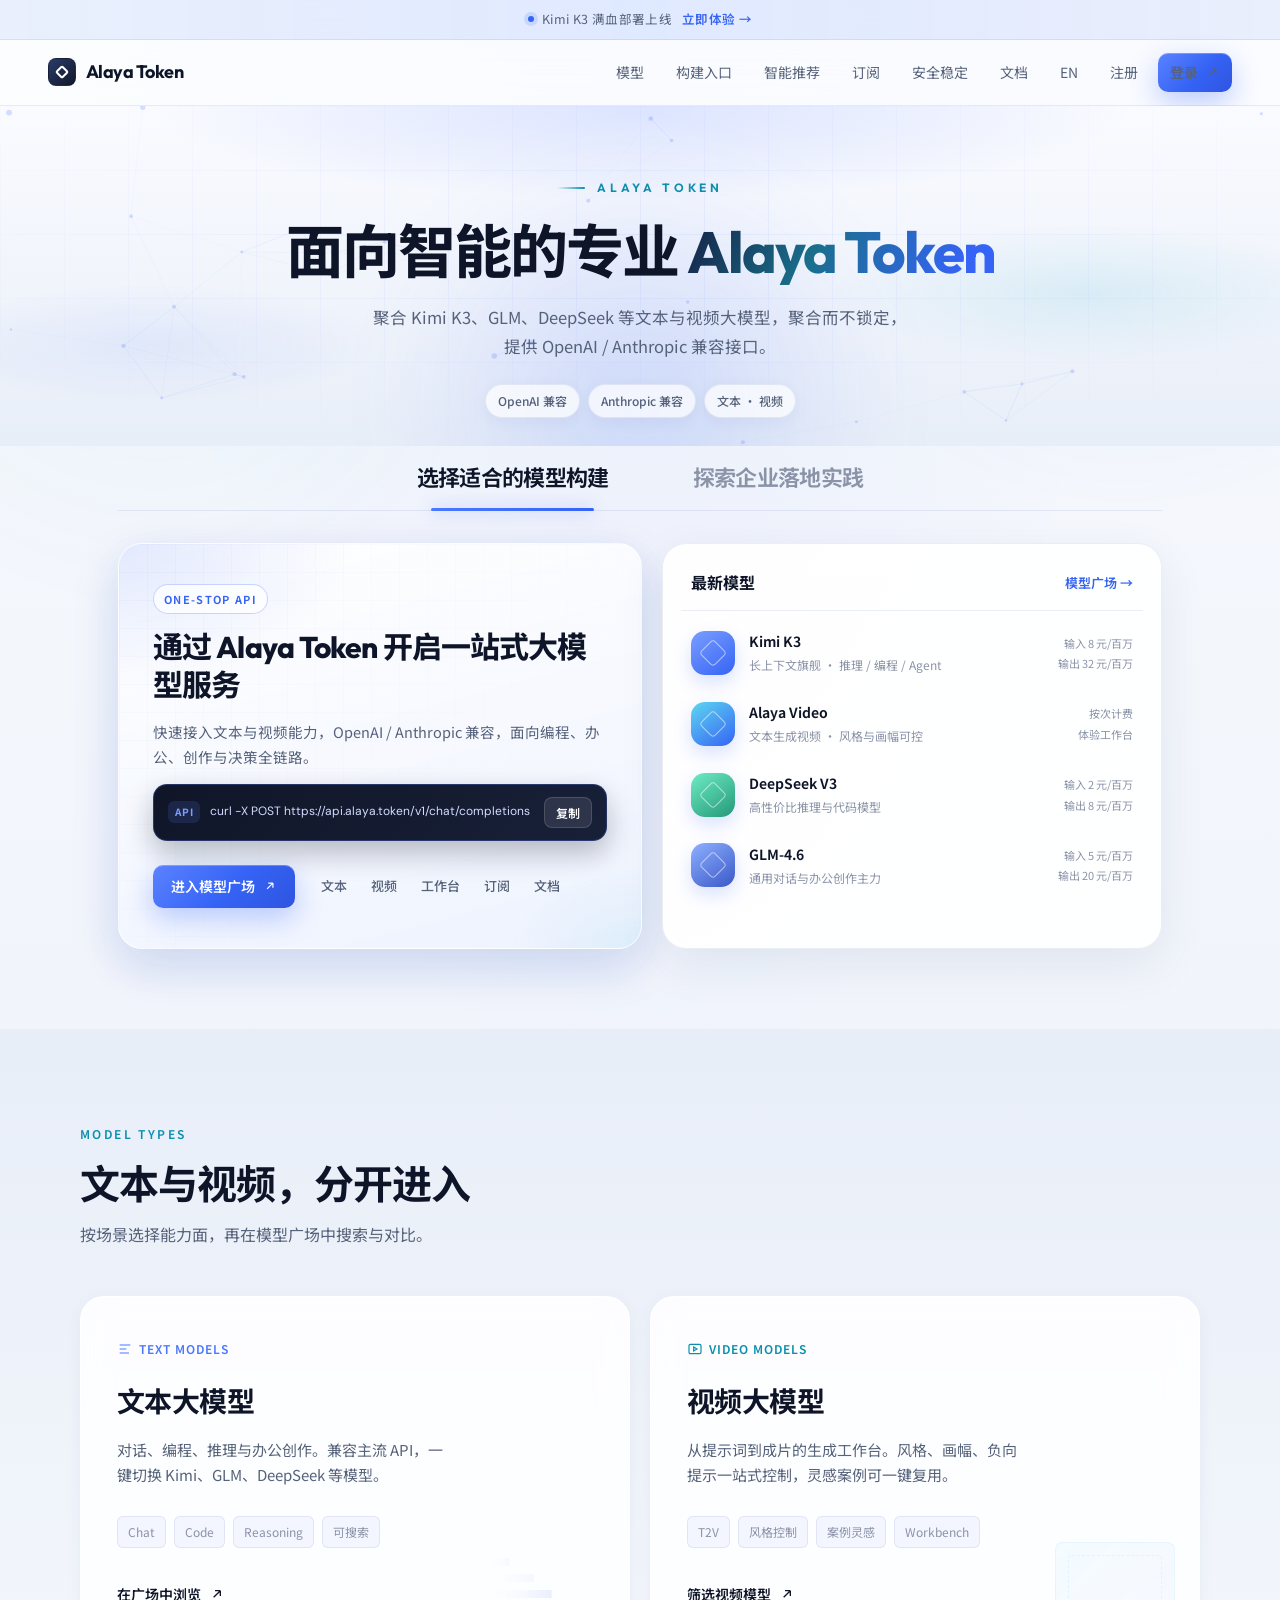
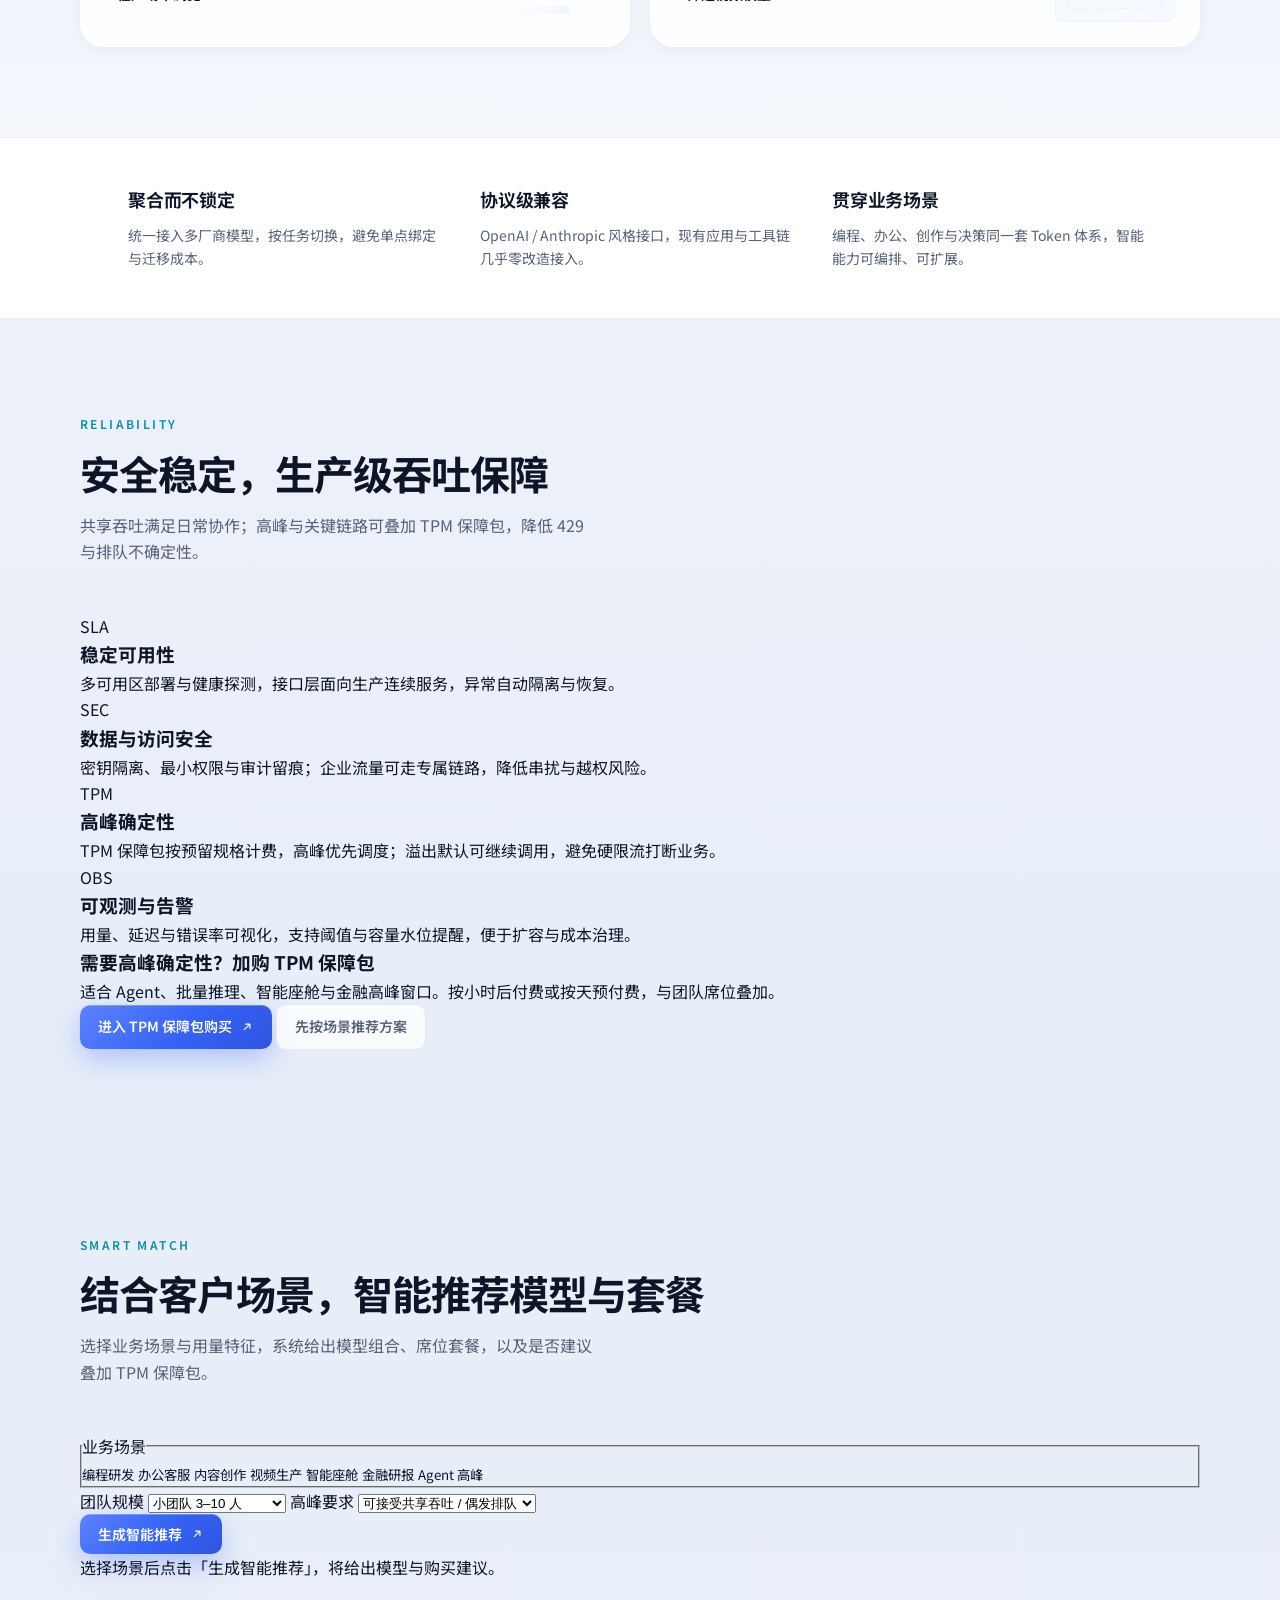
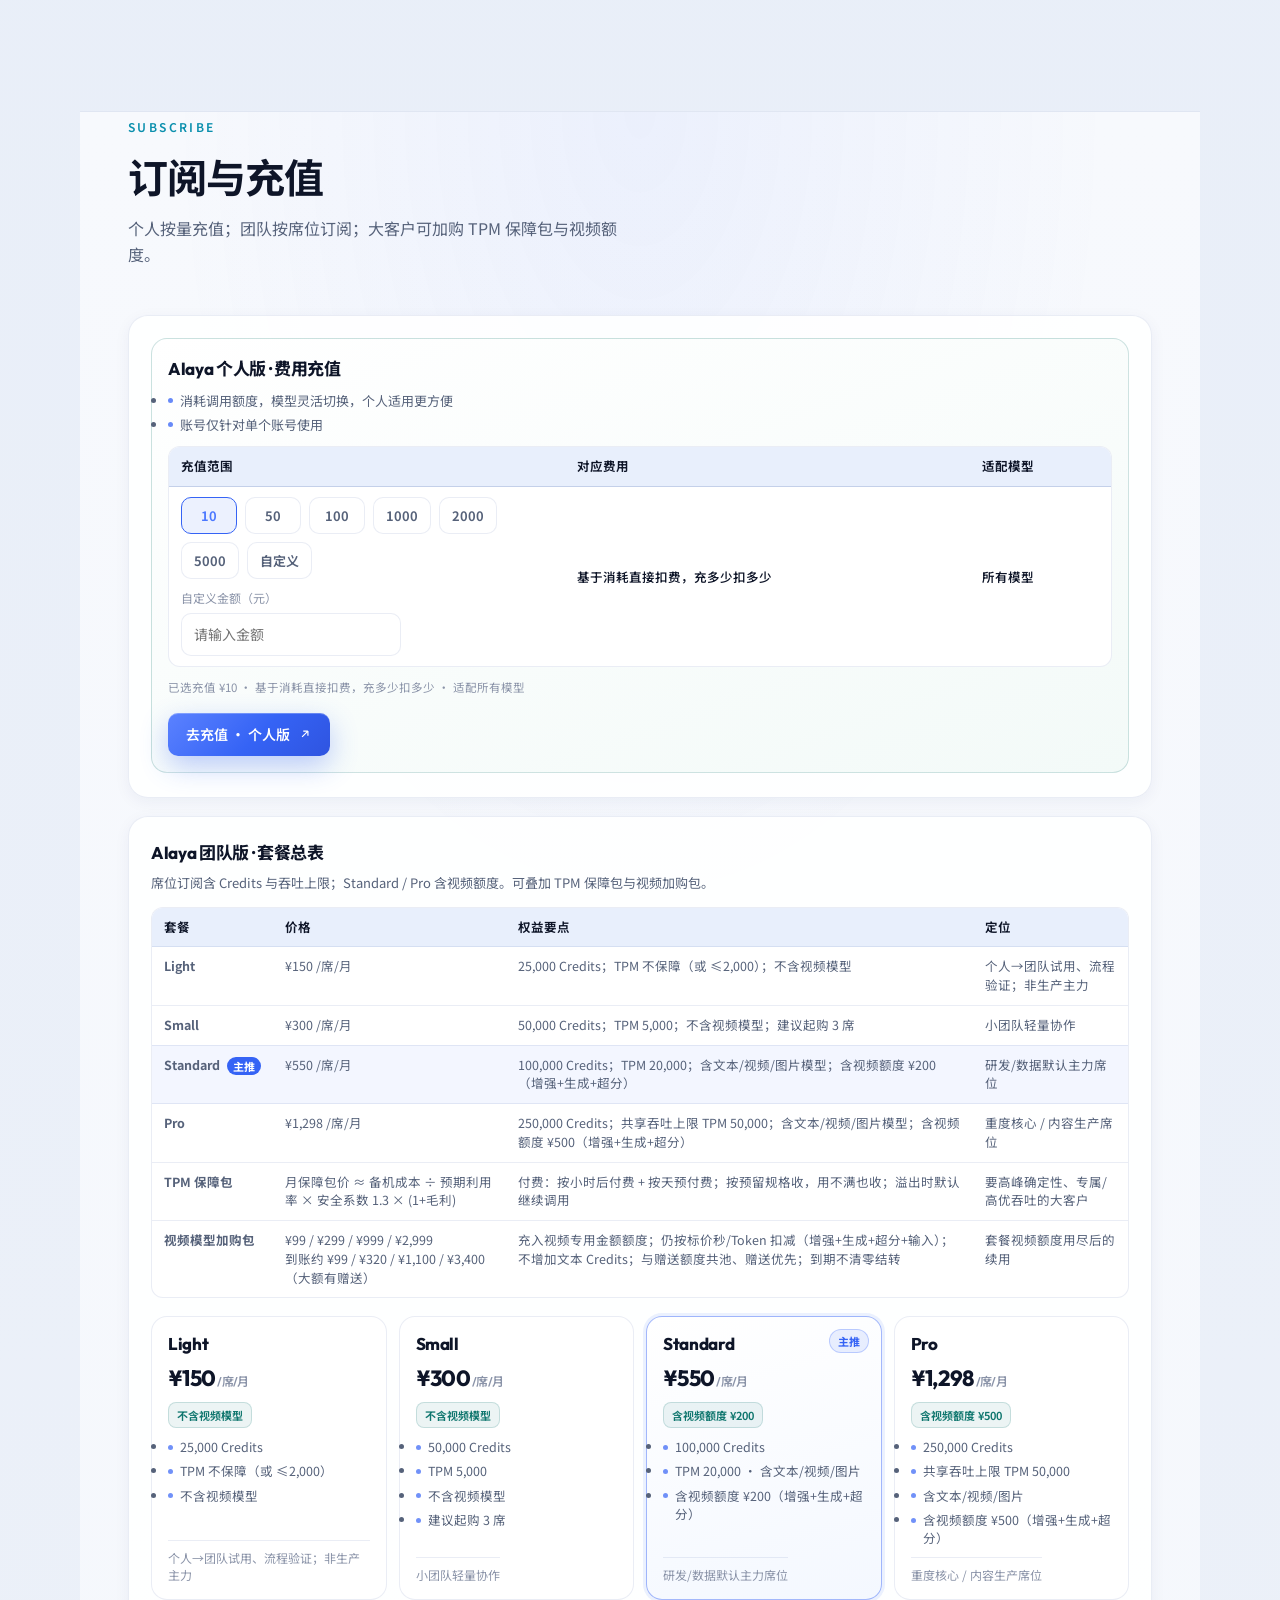
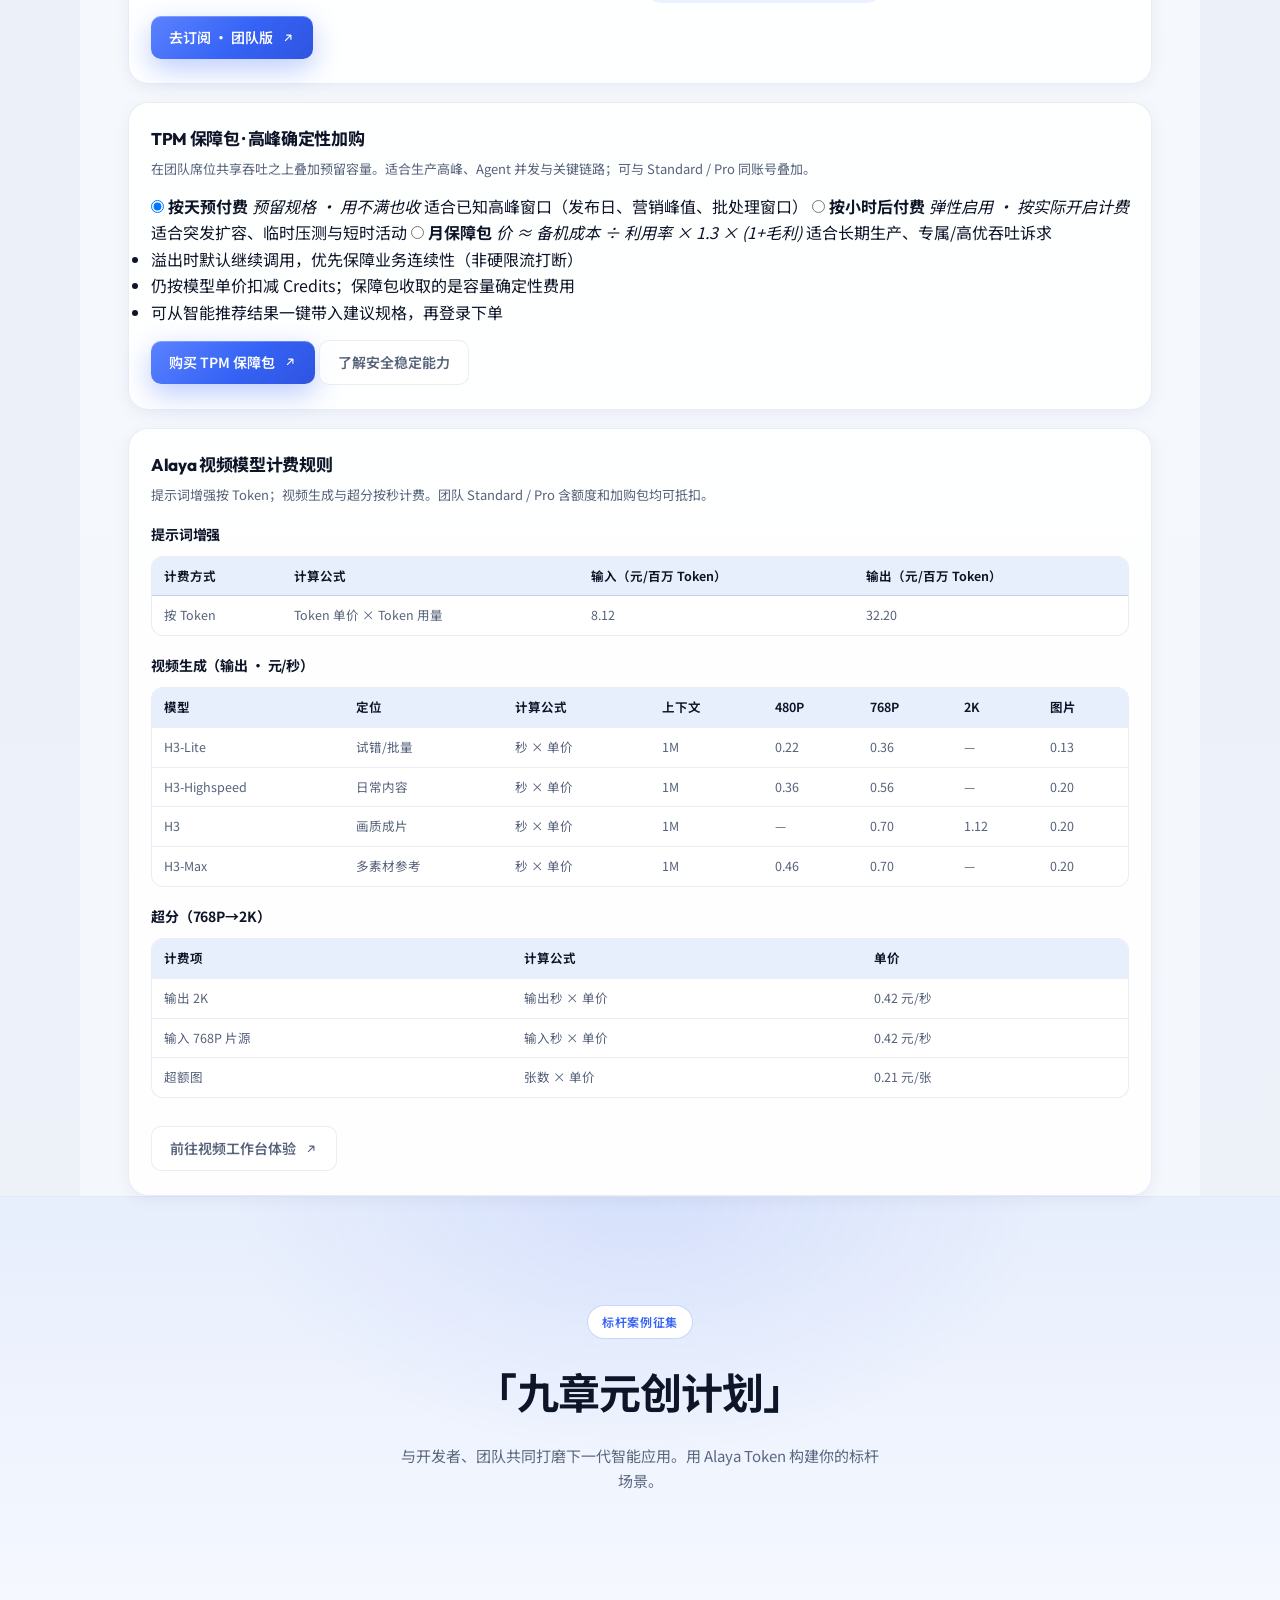
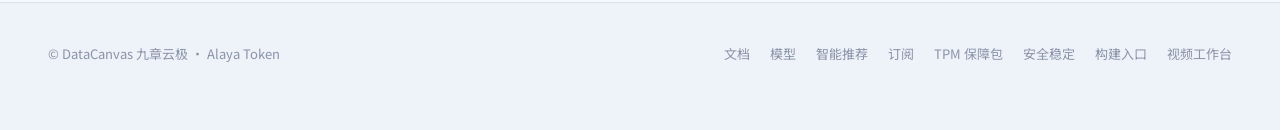
==== commit d5e5ea71: "Home: reliability, TPM purchase entry, scenario recommend" ====
--- a/index.html
+++ b/index.html
@@ -26,7 +26,9 @@
     <nav class="header-nav" aria-label="主导航">
       <a href="models.html">模型</a>
       <a href="#hub">构建入口</a>
+      <a href="#recommend">智能推荐</a>
       <a href="#subscribe">订阅</a>
+      <a href="#reliability">安全稳定</a>
       <a href="#docs">文档</a>
       <button class="lang" type="button" aria-label="切换语言">EN</button>
       <a href="#register">注册</a>
@@ -290,6 +292,105 @@
       </div>
     </section>
 
+    <section class="section reliability-section" id="reliability" aria-labelledby="reliability-title">
+      <div class="section-inner">
+        <p class="section-label reveal">Reliability</p>
+        <h2 class="section-title reveal" id="reliability-title">安全稳定，生产级吞吐保障</h2>
+        <p class="section-desc reveal">共享吞吐满足日常协作；高峰与关键链路可叠加 TPM 保障包，降低 429 与排队不确定性。</p>
+
+        <div class="reliability-grid" role="list">
+          <article class="reliability-item reveal" role="listitem">
+            <span class="reliability-icon" aria-hidden="true">SLA</span>
+            <h3>稳定可用性</h3>
+            <p>多可用区部署与健康探测，接口层面向生产连续服务，异常自动隔离与恢复。</p>
+          </article>
+          <article class="reliability-item reveal" role="listitem">
+            <span class="reliability-icon" aria-hidden="true">SEC</span>
+            <h3>数据与访问安全</h3>
+            <p>密钥隔离、最小权限与审计留痕；企业流量可走专属链路，降低串扰与越权风险。</p>
+          </article>
+          <article class="reliability-item reveal" role="listitem">
+            <span class="reliability-icon" aria-hidden="true">TPM</span>
+            <h3>高峰确定性</h3>
+            <p>TPM 保障包按预留规格计费，高峰优先调度；溢出默认可继续调用，避免硬限流打断业务。</p>
+          </article>
+          <article class="reliability-item reveal" role="listitem">
+            <span class="reliability-icon" aria-hidden="true">OBS</span>
+            <h3>可观测与告警</h3>
+            <p>用量、延迟与错误率可视化，支持阈值与容量水位提醒，便于扩容与成本治理。</p>
+          </article>
+        </div>
+
+        <div class="reliability-cta reveal">
+          <div class="reliability-cta-copy">
+            <h3>需要高峰确定性？加购 TPM 保障包</h3>
+            <p>适合 Agent、批量推理、智能座舱与金融高峰窗口。按小时后付费或按天预付费，与团队席位叠加。</p>
+          </div>
+          <div class="reliability-cta-actions">
+            <a class="btn btn-primary" href="#tpm" id="gotoTpm">
+              进入 TPM 保障包购买
+              <svg class="arrow" viewBox="0 0 24 24" aria-hidden="true"><path d="M7 17L17 7M17 7H9M17 7v8"/></svg>
+            </a>
+            <a class="btn btn-ghost" href="#recommend">先按场景推荐方案</a>
+          </div>
+        </div>
+      </div>
+    </section>
+
+    <section class="section recommend-section" id="recommend" aria-labelledby="recommend-title">
+      <div class="section-inner">
+        <p class="section-label reveal">Smart Match</p>
+        <h2 class="section-title reveal" id="recommend-title">结合客户场景，智能推荐模型与套餐</h2>
+        <p class="section-desc reveal">选择业务场景与用量特征，系统给出模型组合、席位套餐，以及是否建议叠加 TPM 保障包。</p>
+
+        <div class="recommend-panel reveal">
+          <div class="recommend-controls">
+            <fieldset class="recommend-fieldset">
+              <legend>业务场景</legend>
+              <div class="recommend-chips" id="recommendScenes" role="radiogroup" aria-label="业务场景">
+                <button type="button" class="recommend-chip active" role="radio" aria-checked="true" data-scene="coding">编程研发</button>
+                <button type="button" class="recommend-chip" role="radio" aria-checked="false" data-scene="office">办公客服</button>
+                <button type="button" class="recommend-chip" role="radio" aria-checked="false" data-scene="content">内容创作</button>
+                <button type="button" class="recommend-chip" role="radio" aria-checked="false" data-scene="video">视频生产</button>
+                <button type="button" class="recommend-chip" role="radio" aria-checked="false" data-scene="auto">智能座舱</button>
+                <button type="button" class="recommend-chip" role="radio" aria-checked="false" data-scene="finance">金融研报</button>
+                <button type="button" class="recommend-chip" role="radio" aria-checked="false" data-scene="agent">Agent 高峰</button>
+              </div>
+            </fieldset>
+
+            <div class="recommend-selects">
+              <label class="recommend-field">
+                <span>团队规模</span>
+                <select id="recommendScale" aria-label="团队规模">
+                  <option value="solo">个人 / 1–2 人</option>
+                  <option value="small" selected>小团队 3–10 人</option>
+                  <option value="mid">中型 10–50 人</option>
+                  <option value="large">大型 50+ / 多业务线</option>
+                </select>
+              </label>
+              <label class="recommend-field">
+                <span>高峰要求</span>
+                <select id="recommendPeak" aria-label="高峰要求">
+                  <option value="flex" selected>可接受共享吞吐 / 偶发排队</option>
+                  <option value="steady">工作日稳定吞吐</option>
+                  <option value="hard">高峰必须确定性（防 429）</option>
+                </select>
+              </label>
+            </div>
+
+            <button type="button" class="btn btn-primary" id="recommendRun">
+              生成智能推荐
+              <svg class="arrow" viewBox="0 0 24 24" aria-hidden="true"><path d="M7 17L17 7M17 7H9M17 7v8"/></svg>
+            </button>
+          </div>
+
+          <div class="recommend-result" id="recommendResult" aria-live="polite">
+            <p class="recommend-result-empty">选择场景后点击「生成智能推荐」，将给出模型与购买建议。</p>
+          </div>
+        </div>
+      </div>
+    </section>
+
     <section class="section subscribe-section plans-section" id="subscribe" aria-labelledby="subscribe-title">
       <div class="section-inner">
         <p class="section-label reveal">Subscribe</p>
@@ -386,8 +487,8 @@
                   <td>250,000 Credits；共享吞吐上限 TPM 50,000；含文本/视频/图片模型；含视频额度 ¥500（增强+生成+超分）</td>
                   <td>重度核心 / 内容生产席位</td>
                 </tr>
-                <tr>
-                  <td>TPM 保障包</td>
+                <tr class="tpm-row">
+                  <td><a href="#tpm">TPM 保障包</a></td>
                   <td>月保障包价 ≈ 备机成本 ÷ 预期利用率 × 安全系数 1.3 × (1+毛利)</td>
                   <td>付费：按小时后付费 + 按天预付费；按预留规格收，用不满也收；溢出时默认继续调用</td>
                   <td>要高峰确定性、专属/高优吞吐的大客户</td>
@@ -407,6 +508,54 @@
             去订阅 · 团队版
             <svg class="arrow" viewBox="0 0 24 24" aria-hidden="true"><path d="M7 17L17 7M17 7H9M17 7v8"/></svg>
           </a>
+        </article>
+
+        <article class="subscribe-block tpm-block reveal" id="tpm" aria-labelledby="home-tpm-title">
+          <div class="team-plans-head">
+            <h3 id="home-tpm-title">TPM 保障包 · 高峰确定性加购</h3>
+            <p>在团队席位共享吞吐之上叠加预留容量。适合生产高峰、Agent 并发与关键链路；可与 Standard / Pro 同账号叠加。</p>
+          </div>
+
+          <div class="tpm-buy-grid">
+            <label class="tpm-option">
+              <input type="radio" name="tpmTier" value="day" checked />
+              <span class="tpm-option-body">
+                <strong>按天预付费</strong>
+                <em>预留规格 · 用不满也收</em>
+                <span>适合已知高峰窗口（发布日、营销峰值、批处理窗口）</span>
+              </span>
+            </label>
+            <label class="tpm-option">
+              <input type="radio" name="tpmTier" value="hour" />
+              <span class="tpm-option-body">
+                <strong>按小时后付费</strong>
+                <em>弹性启用 · 按实际开启计费</em>
+                <span>适合突发扩容、临时压测与短时活动</span>
+              </span>
+            </label>
+            <label class="tpm-option">
+              <input type="radio" name="tpmTier" value="month" />
+              <span class="tpm-option-body">
+                <strong>月保障包</strong>
+                <em>价 ≈ 备机成本 ÷ 利用率 × 1.3 × (1+毛利)</em>
+                <span>适合长期生产、专属/高优吞吐诉求</span>
+              </span>
+            </label>
+          </div>
+
+          <ul class="tpm-points">
+            <li>溢出时默认继续调用，优先保障业务连续性（非硬限流打断）</li>
+            <li>仍按模型单价扣减 Credits；保障包收取的是容量确定性费用</li>
+            <li>可从智能推荐结果一键带入建议规格，再登录下单</li>
+          </ul>
+
+          <div class="tpm-buy-actions">
+            <a class="btn btn-primary plans-inline-buy" id="buyTpm" href="#login?edition=tpm&tier=day">
+              购买 TPM 保障包
+              <svg class="arrow" viewBox="0 0 24 24" aria-hidden="true"><path d="M7 17L17 7M17 7H9M17 7v8"/></svg>
+            </a>
+            <a class="btn btn-ghost" href="#reliability">了解安全稳定能力</a>
+          </div>
         </article>
 
         <article class="subscribe-block reveal" aria-labelledby="home-video-billing-title">
@@ -547,7 +696,10 @@
     <div class="footer-links">
       <a href="#docs">文档</a>
       <a href="models.html">模型</a>
+      <a href="#recommend">智能推荐</a>
       <a href="#subscribe">订阅</a>
+      <a href="#tpm">TPM 保障包</a>
+      <a href="#reliability">安全稳定</a>
       <a href="#hub">构建入口</a>
       <a href="video.html">视频工作台</a>
     </div>
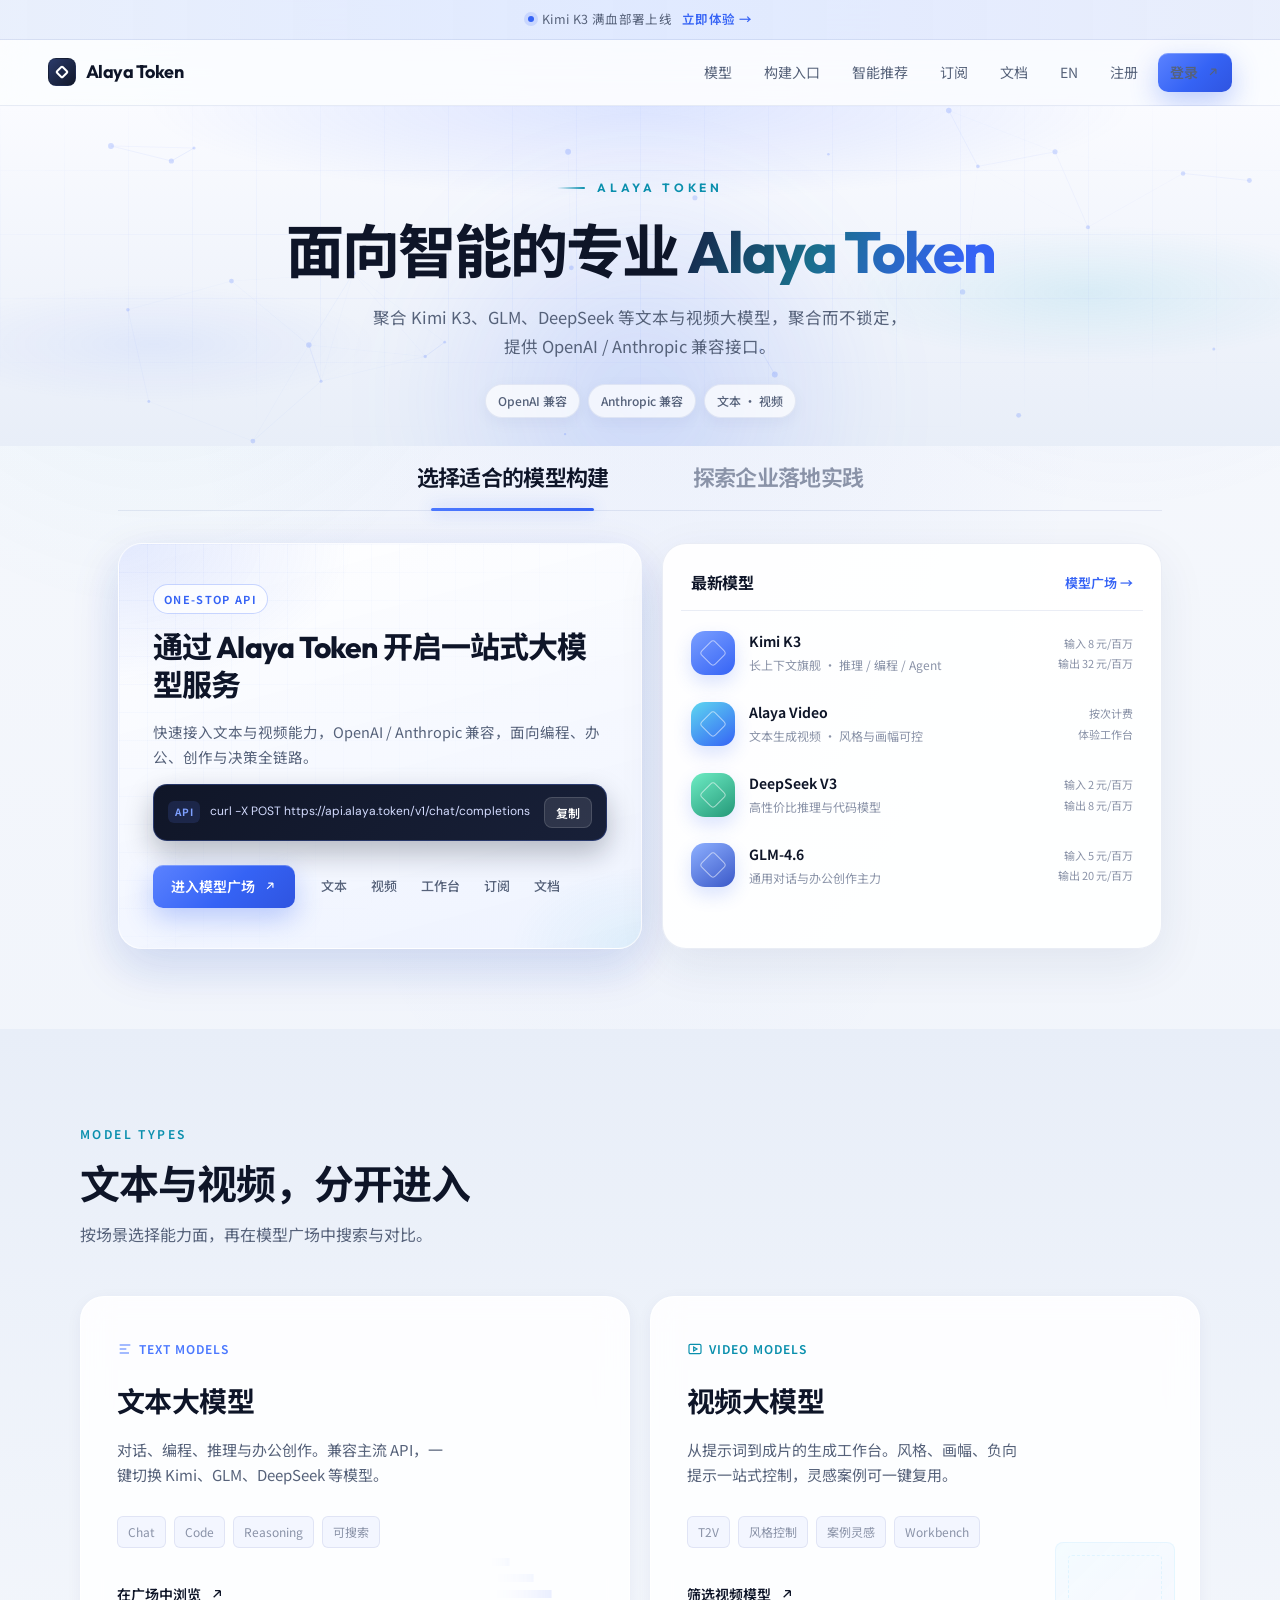
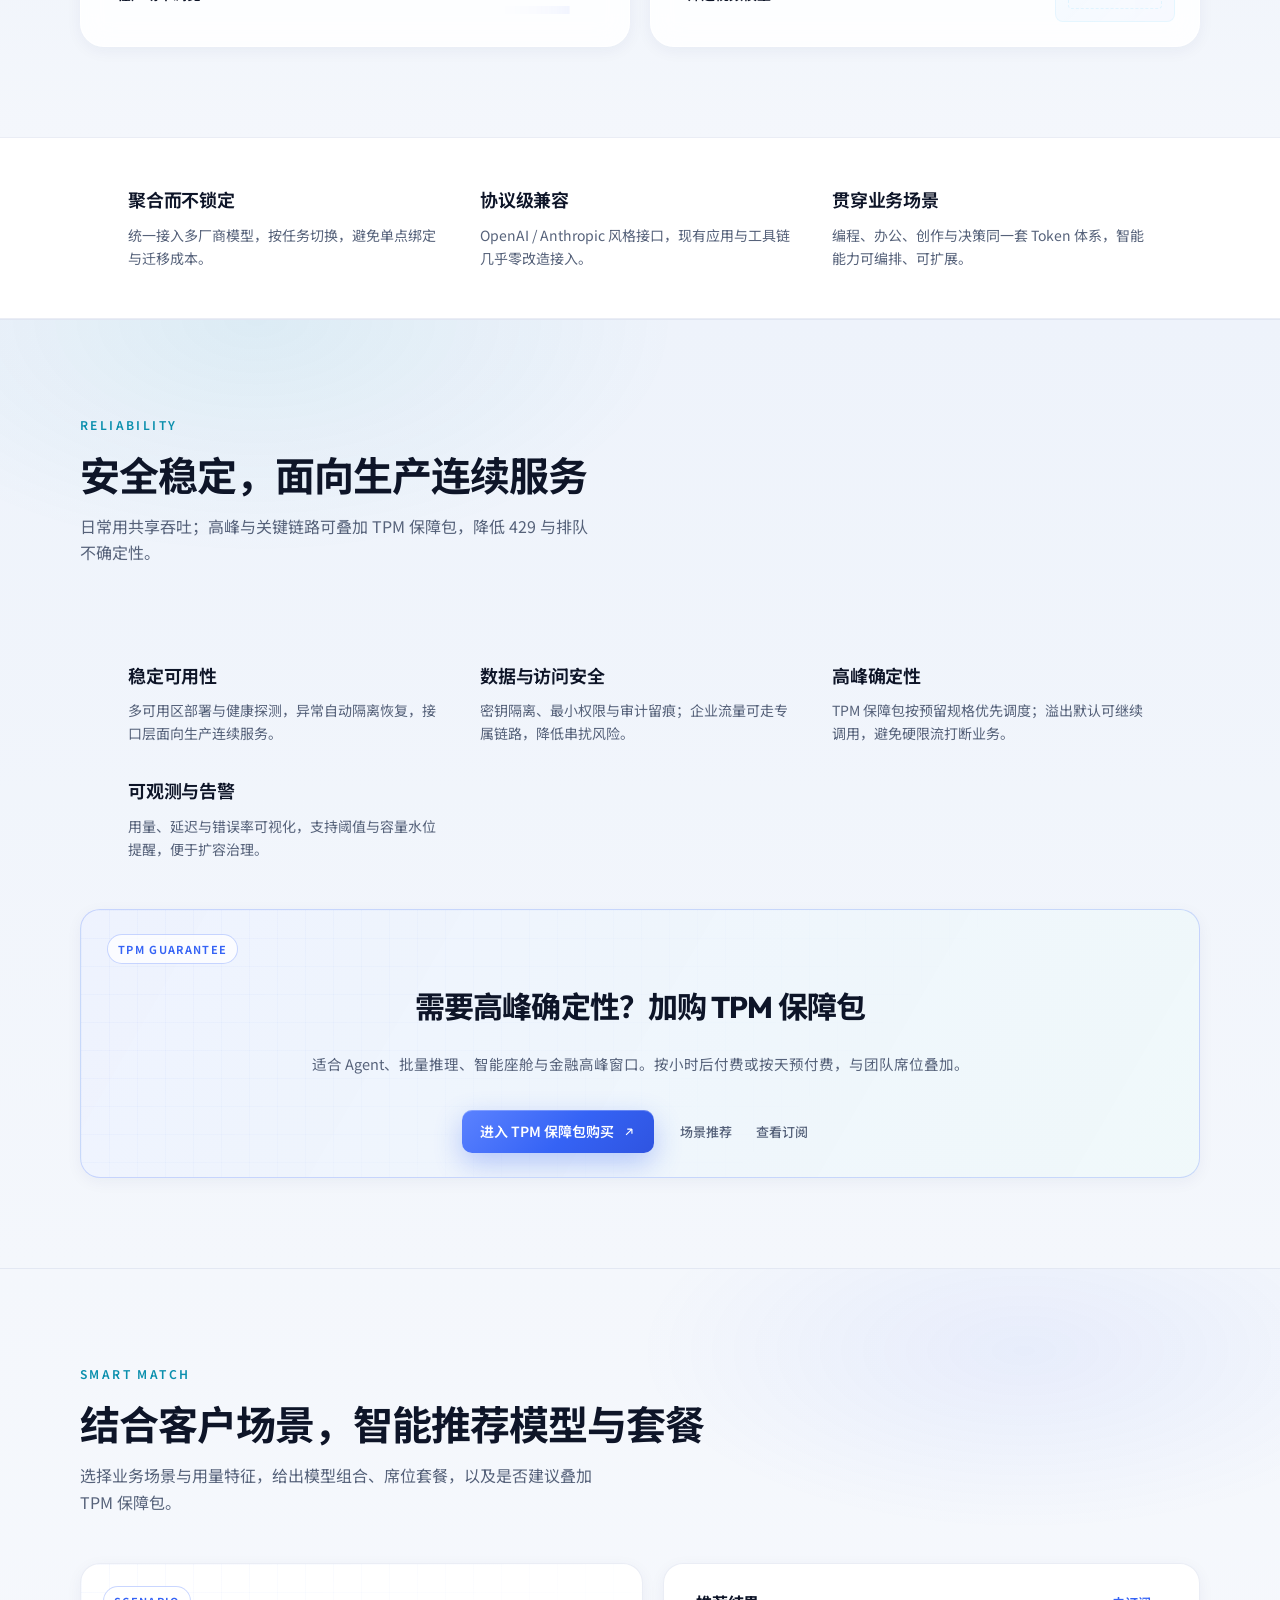
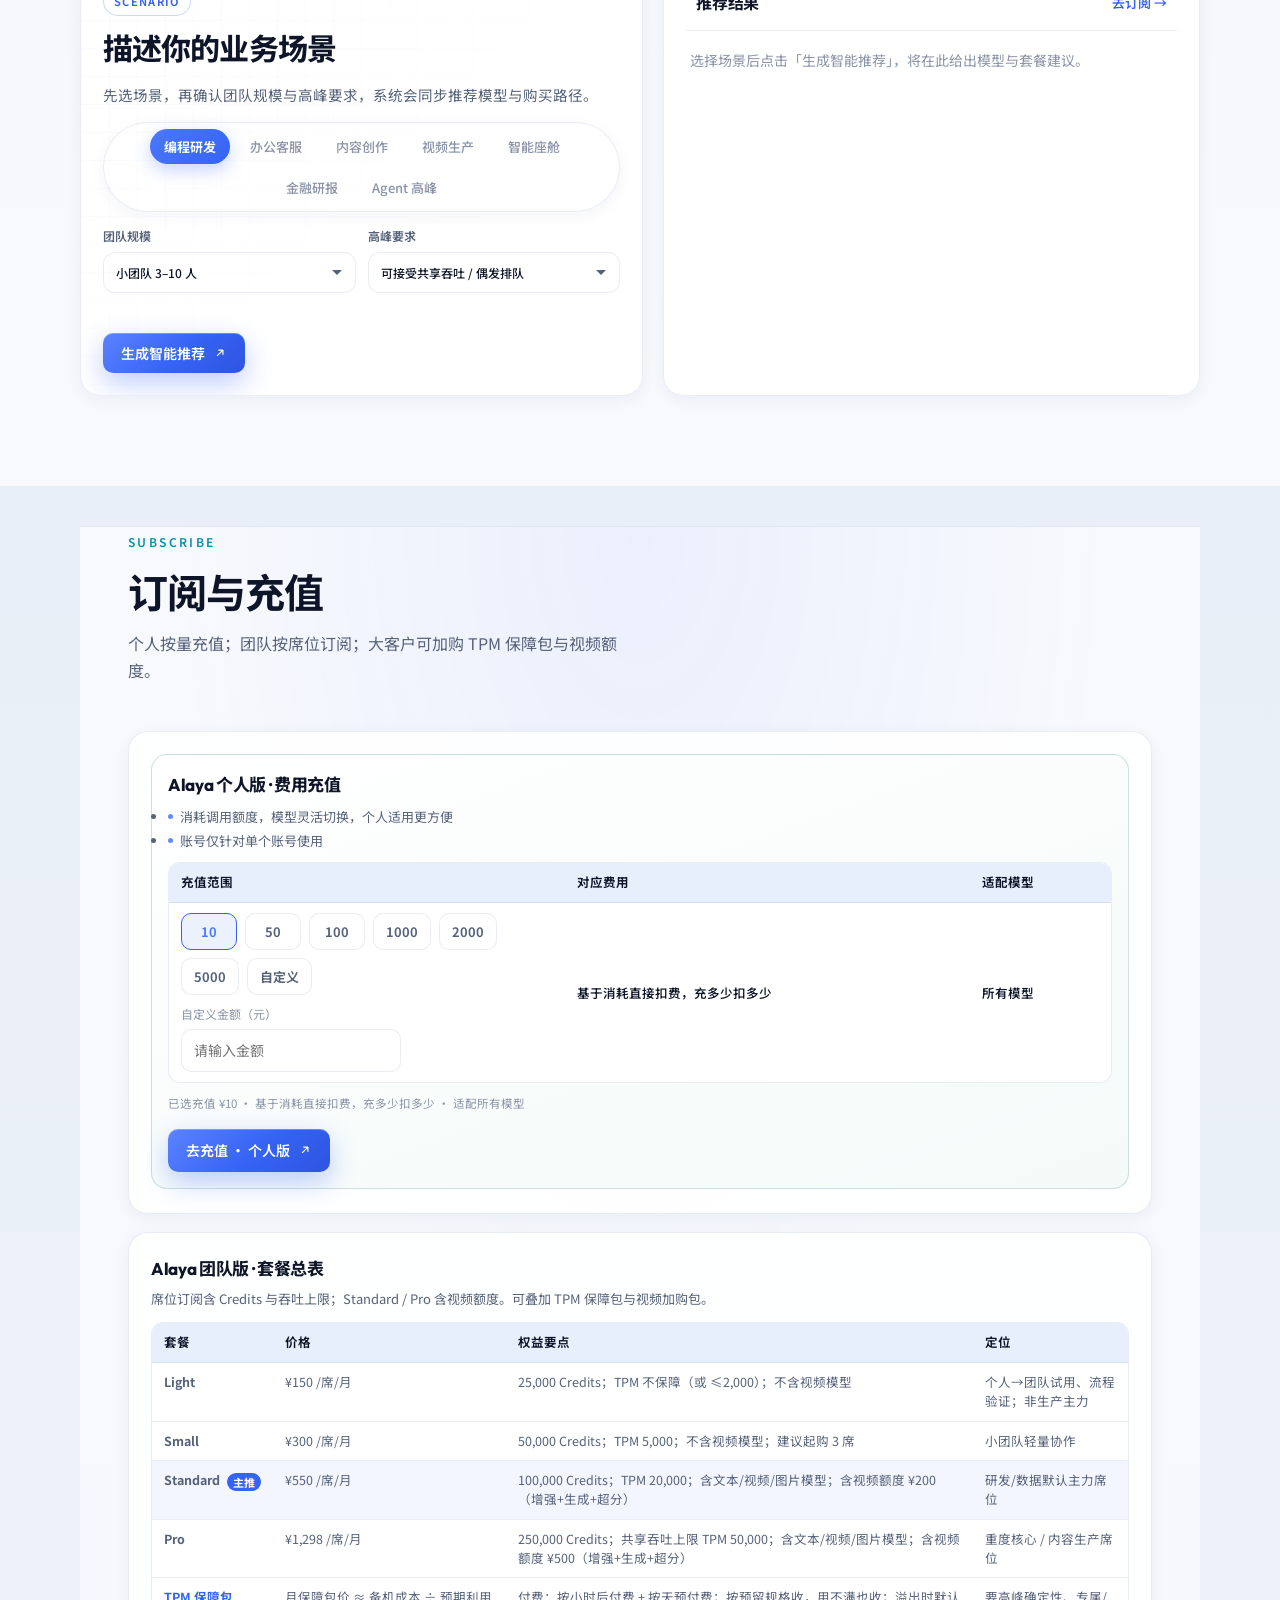
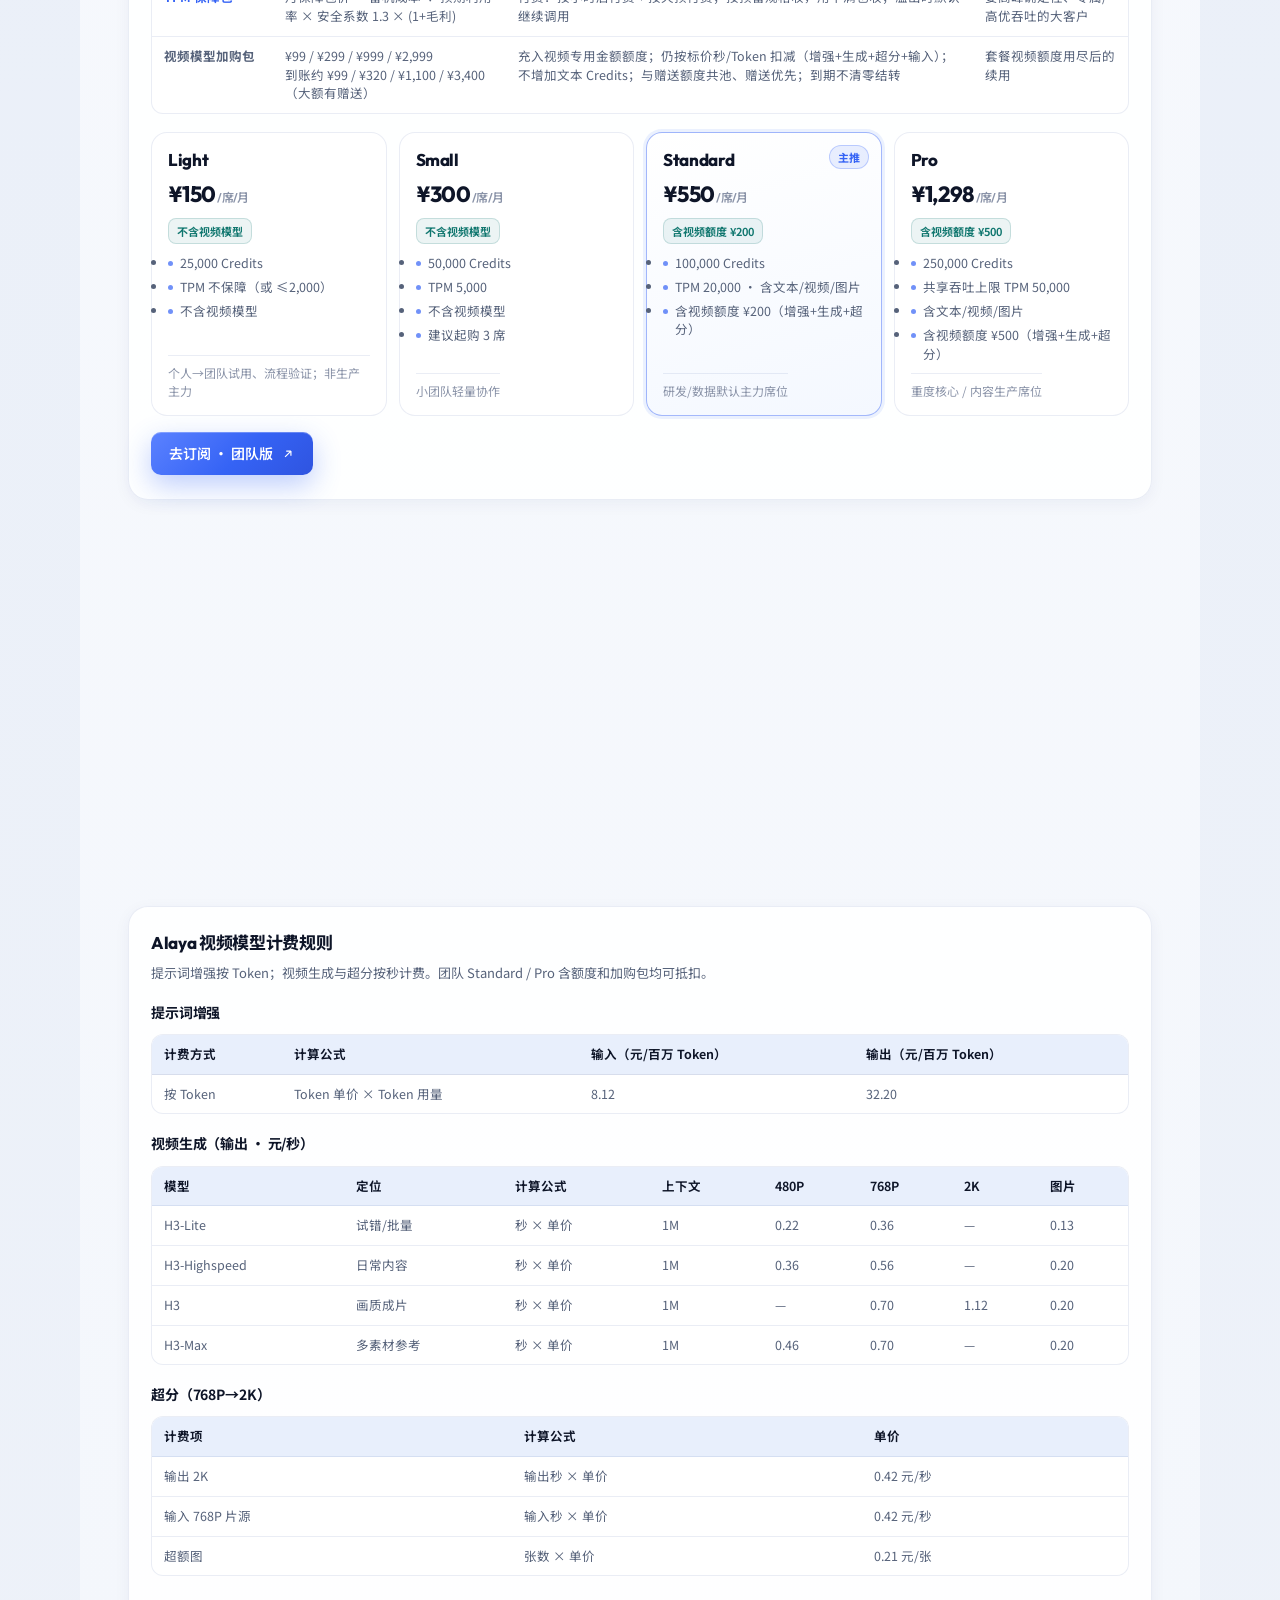
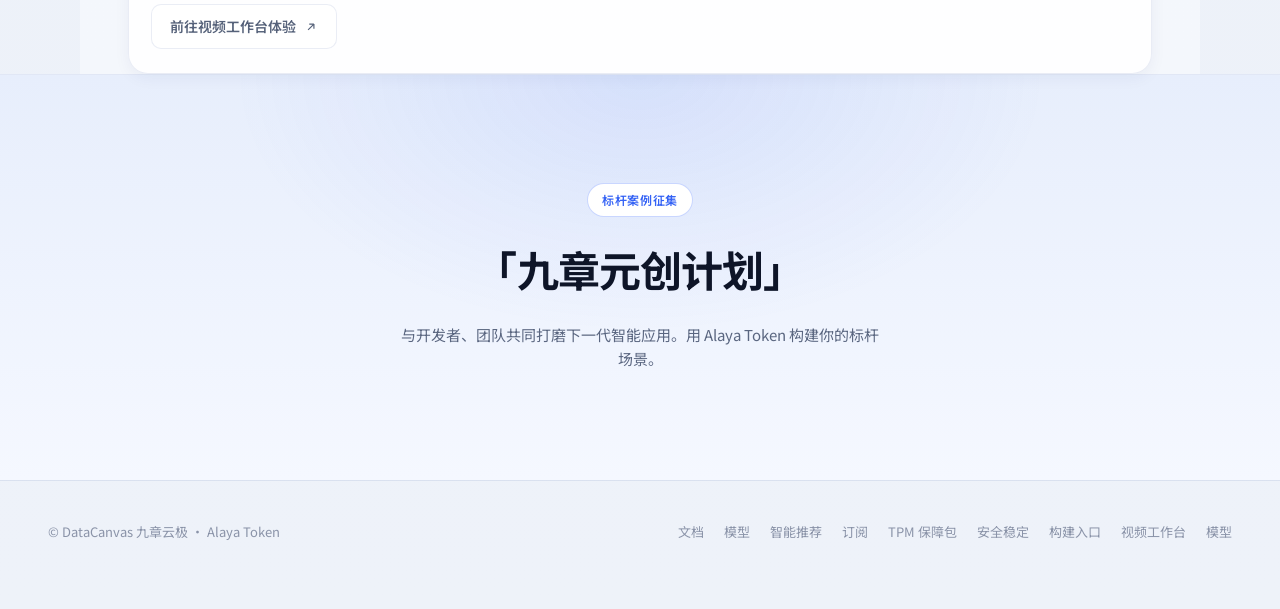
==== commit a33a2c12: "Restyle reliability/recommend/TPM to match homepage system" ====
--- a/index.html
+++ b/index.html
@@ -28,7 +28,6 @@
       <a href="#hub">构建入口</a>
       <a href="#recommend">智能推荐</a>
       <a href="#subscribe">订阅</a>
-      <a href="#reliability">安全稳定</a>
       <a href="#docs">文档</a>
       <button class="lang" type="button" aria-label="切换语言">EN</button>
       <a href="#register">注册</a>
@@ -295,45 +294,43 @@
     <section class="section reliability-section" id="reliability" aria-labelledby="reliability-title">
       <div class="section-inner">
         <p class="section-label reveal">Reliability</p>
-        <h2 class="section-title reveal" id="reliability-title">安全稳定，生产级吞吐保障</h2>
-        <p class="section-desc reveal">共享吞吐满足日常协作；高峰与关键链路可叠加 TPM 保障包，降低 429 与排队不确定性。</p>
-
-        <div class="reliability-grid" role="list">
-          <article class="reliability-item reveal" role="listitem">
-            <span class="reliability-icon" aria-hidden="true">SLA</span>
-            <h3>稳定可用性</h3>
-            <p>多可用区部署与健康探测，接口层面向生产连续服务，异常自动隔离与恢复。</p>
-          </article>
-          <article class="reliability-item reveal" role="listitem">
-            <span class="reliability-icon" aria-hidden="true">SEC</span>
-            <h3>数据与访问安全</h3>
-            <p>密钥隔离、最小权限与审计留痕；企业流量可走专属链路，降低串扰与越权风险。</p>
-          </article>
-          <article class="reliability-item reveal" role="listitem">
-            <span class="reliability-icon" aria-hidden="true">TPM</span>
-            <h3>高峰确定性</h3>
-            <p>TPM 保障包按预留规格计费，高峰优先调度；溢出默认可继续调用，避免硬限流打断业务。</p>
-          </article>
-          <article class="reliability-item reveal" role="listitem">
-            <span class="reliability-icon" aria-hidden="true">OBS</span>
-            <h3>可观测与告警</h3>
-            <p>用量、延迟与错误率可视化，支持阈值与容量水位提醒，便于扩容与成本治理。</p>
-          </article>
-        </div>
-
-        <div class="reliability-cta reveal">
-          <div class="reliability-cta-copy">
-            <h3>需要高峰确定性？加购 TPM 保障包</h3>
-            <p>适合 Agent、批量推理、智能座舱与金融高峰窗口。按小时后付费或按天预付费，与团队席位叠加。</p>
-          </div>
-          <div class="reliability-cta-actions">
+        <h2 class="section-title reveal" id="reliability-title">安全稳定，面向生产连续服务</h2>
+        <p class="section-desc reveal">日常用共享吞吐；高峰与关键链路可叠加 TPM 保障包，降低 429 与排队不确定性。</p>
+
+        <div class="cap-row reliability-caps reveal">
+          <div class="cap-item">
+            <h4>稳定可用性</h4>
+            <p>多可用区部署与健康探测，异常自动隔离恢复，接口层面向生产连续服务。</p>
+          </div>
+          <div class="cap-item">
+            <h4>数据与访问安全</h4>
+            <p>密钥隔离、最小权限与审计留痕；企业流量可走专属链路，降低串扰风险。</p>
+          </div>
+          <div class="cap-item">
+            <h4>高峰确定性</h4>
+            <p>TPM 保障包按预留规格优先调度；溢出默认可继续调用，避免硬限流打断业务。</p>
+          </div>
+          <div class="cap-item">
+            <h4>可观测与告警</h4>
+            <p>用量、延迟与错误率可视化，支持阈值与容量水位提醒，便于扩容治理。</p>
+          </div>
+        </div>
+
+        <aside class="hub-intro reliability-cta reveal">
+          <span class="hub-eyebrow">TPM Guarantee</span>
+          <h2>需要高峰确定性？加购 TPM 保障包</h2>
+          <p>适合 Agent、批量推理、智能座舱与金融高峰窗口。按小时后付费或按天预付费，与团队席位叠加。</p>
+          <div class="hub-intro-actions">
             <a class="btn btn-primary" href="#tpm" id="gotoTpm">
               进入 TPM 保障包购买
               <svg class="arrow" viewBox="0 0 24 24" aria-hidden="true"><path d="M7 17L17 7M17 7H9M17 7v8"/></svg>
             </a>
-            <a class="btn btn-ghost" href="#recommend">先按场景推荐方案</a>
-          </div>
-        </div>
+            <div class="hub-mini-links">
+              <a href="#recommend">场景推荐</a>
+              <a href="#subscribe">查看订阅</a>
+            </div>
+          </div>
+        </aside>
       </div>
     </section>
 
@@ -341,22 +338,23 @@
       <div class="section-inner">
         <p class="section-label reveal">Smart Match</p>
         <h2 class="section-title reveal" id="recommend-title">结合客户场景，智能推荐模型与套餐</h2>
-        <p class="section-desc reveal">选择业务场景与用量特征，系统给出模型组合、席位套餐，以及是否建议叠加 TPM 保障包。</p>
-
-        <div class="recommend-panel reveal">
-          <div class="recommend-controls">
-            <fieldset class="recommend-fieldset">
-              <legend>业务场景</legend>
-              <div class="recommend-chips" id="recommendScenes" role="radiogroup" aria-label="业务场景">
-                <button type="button" class="recommend-chip active" role="radio" aria-checked="true" data-scene="coding">编程研发</button>
-                <button type="button" class="recommend-chip" role="radio" aria-checked="false" data-scene="office">办公客服</button>
-                <button type="button" class="recommend-chip" role="radio" aria-checked="false" data-scene="content">内容创作</button>
-                <button type="button" class="recommend-chip" role="radio" aria-checked="false" data-scene="video">视频生产</button>
-                <button type="button" class="recommend-chip" role="radio" aria-checked="false" data-scene="auto">智能座舱</button>
-                <button type="button" class="recommend-chip" role="radio" aria-checked="false" data-scene="finance">金融研报</button>
-                <button type="button" class="recommend-chip" role="radio" aria-checked="false" data-scene="agent">Agent 高峰</button>
-              </div>
-            </fieldset>
+        <p class="section-desc reveal">选择业务场景与用量特征，给出模型组合、席位套餐，以及是否建议叠加 TPM 保障包。</p>
+
+        <div class="hub-split recommend-split reveal">
+          <aside class="hub-intro recommend-controls">
+            <span class="hub-eyebrow">Scenario</span>
+            <h2>描述你的业务场景</h2>
+            <p>先选场景，再确认团队规模与高峰要求，系统会同步推荐模型与购买路径。</p>
+
+            <div class="industry-bar recommend-scenes" id="recommendScenes" role="radiogroup" aria-label="业务场景">
+              <button type="button" class="industry-chip active" role="radio" aria-checked="true" data-scene="coding">编程研发</button>
+              <button type="button" class="industry-chip" role="radio" aria-checked="false" data-scene="office">办公客服</button>
+              <button type="button" class="industry-chip" role="radio" aria-checked="false" data-scene="content">内容创作</button>
+              <button type="button" class="industry-chip" role="radio" aria-checked="false" data-scene="video">视频生产</button>
+              <button type="button" class="industry-chip" role="radio" aria-checked="false" data-scene="auto">智能座舱</button>
+              <button type="button" class="industry-chip" role="radio" aria-checked="false" data-scene="finance">金融研报</button>
+              <button type="button" class="industry-chip" role="radio" aria-checked="false" data-scene="agent">Agent 高峰</button>
+            </div>
 
             <div class="recommend-selects">
               <label class="recommend-field">
@@ -378,14 +376,20 @@
               </label>
             </div>
 
-            <button type="button" class="btn btn-primary" id="recommendRun">
-              生成智能推荐
-              <svg class="arrow" viewBox="0 0 24 24" aria-hidden="true"><path d="M7 17L17 7M17 7H9M17 7v8"/></svg>
-            </button>
-          </div>
-
-          <div class="recommend-result" id="recommendResult" aria-live="polite">
-            <p class="recommend-result-empty">选择场景后点击「生成智能推荐」，将给出模型与购买建议。</p>
+            <div class="hub-intro-actions">
+              <button type="button" class="btn btn-primary" id="recommendRun">
+                生成智能推荐
+                <svg class="arrow" viewBox="0 0 24 24" aria-hidden="true"><path d="M7 17L17 7M17 7H9M17 7v8"/></svg>
+              </button>
+            </div>
+          </aside>
+
+          <div class="hub-latest recommend-result" id="recommendResult" aria-live="polite">
+            <div class="hub-latest-head">
+              <h3>推荐结果</h3>
+              <a class="text-link" href="#subscribe">去订阅 <span aria-hidden="true">→</span></a>
+            </div>
+            <p class="recommend-result-empty">选择场景后点击「生成智能推荐」，将在此给出模型与套餐建议。</p>
           </div>
         </div>
       </div>
@@ -510,51 +514,50 @@
           </a>
         </article>
 
-        <article class="subscribe-block tpm-block reveal" id="tpm" aria-labelledby="home-tpm-title">
-          <div class="team-plans-head">
-            <h3 id="home-tpm-title">TPM 保障包 · 高峰确定性加购</h3>
-            <p>在团队席位共享吞吐之上叠加预留容量。适合生产高峰、Agent 并发与关键链路；可与 Standard / Pro 同账号叠加。</p>
-          </div>
-
-          <div class="tpm-buy-grid">
-            <label class="tpm-option">
-              <input type="radio" name="tpmTier" value="day" checked />
-              <span class="tpm-option-body">
-                <strong>按天预付费</strong>
-                <em>预留规格 · 用不满也收</em>
-                <span>适合已知高峰窗口（发布日、营销峰值、批处理窗口）</span>
-              </span>
-            </label>
-            <label class="tpm-option">
-              <input type="radio" name="tpmTier" value="hour" />
-              <span class="tpm-option-body">
-                <strong>按小时后付费</strong>
-                <em>弹性启用 · 按实际开启计费</em>
-                <span>适合突发扩容、临时压测与短时活动</span>
-              </span>
-            </label>
-            <label class="tpm-option">
-              <input type="radio" name="tpmTier" value="month" />
-              <span class="tpm-option-body">
-                <strong>月保障包</strong>
-                <em>价 ≈ 备机成本 ÷ 利用率 × 1.3 × (1+毛利)</em>
-                <span>适合长期生产、专属/高优吞吐诉求</span>
-              </span>
-            </label>
-          </div>
-
-          <ul class="tpm-points">
-            <li>溢出时默认继续调用，优先保障业务连续性（非硬限流打断）</li>
-            <li>仍按模型单价扣减 Credits；保障包收取的是容量确定性费用</li>
-            <li>可从智能推荐结果一键带入建议规格，再登录下单</li>
-          </ul>
-
-          <div class="tpm-buy-actions">
-            <a class="btn btn-primary plans-inline-buy" id="buyTpm" href="#login?edition=tpm&tier=day">
-              购买 TPM 保障包
-              <svg class="arrow" viewBox="0 0 24 24" aria-hidden="true"><path d="M7 17L17 7M17 7H9M17 7v8"/></svg>
-            </a>
-            <a class="btn btn-ghost" href="#reliability">了解安全稳定能力</a>
+        <article class="subscribe-block reveal" id="tpm" aria-labelledby="home-tpm-title">
+          <div class="personal-topup" id="tpmTopup">
+            <div class="personal-topup-head">
+              <h3 id="home-tpm-title">TPM 保障包 · 高峰确定性加购</h3>
+              <ul>
+                <li>在团队席位共享吞吐之上叠加预留容量，可与 Standard / Pro 同账号使用</li>
+                <li>溢出时默认继续调用；仍按模型单价扣减 Credits，保障包收取容量确定性费用</li>
+                <li>适合生产高峰、Agent 并发与关键链路；可从智能推荐一键带入规格</li>
+              </ul>
+            </div>
+
+            <div class="billing-table-wrap personal-topup-table-wrap">
+              <table class="billing-table personal-topup-table subscribe-table">
+                <thead>
+                  <tr>
+                    <th>计费方式</th>
+                    <th>说明</th>
+                    <th>适用</th>
+                  </tr>
+                </thead>
+                <tbody>
+                  <tr>
+                    <td>
+                      <div class="topup-amount-list" id="tpmTiers" role="group" aria-label="TPM 计费方式">
+                        <button type="button" class="topup-amount active" data-tier="day">按天预付费</button>
+                        <button type="button" class="topup-amount" data-tier="hour">按小时后付费</button>
+                        <button type="button" class="topup-amount" data-tier="month">月保障包</button>
+                      </div>
+                    </td>
+                    <td class="topup-merged" id="tpmTierDesc">预留规格 · 用不满也收；适合已知高峰窗口</td>
+                    <td class="topup-merged" id="tpmTierFit">发布日 / 营销峰值 / 批处理</td>
+                  </tr>
+                </tbody>
+              </table>
+            </div>
+
+            <p class="billing-estimate-note" id="tpmSummary">已选 · 按天预付费 · 与团队席位叠加购买</p>
+            <div class="tpm-buy-actions">
+              <a class="btn btn-primary plans-inline-buy" id="buyTpm" href="#login?edition=tpm&tier=day">
+                购买 TPM 保障包
+                <svg class="arrow" viewBox="0 0 24 24" aria-hidden="true"><path d="M7 17L17 7M17 7H9M17 7v8"/></svg>
+              </a>
+              <a class="btn btn-ghost" href="#reliability">了解安全稳定</a>
+            </div>
           </div>
         </article>
 
@@ -702,6 +705,7 @@
       <a href="#reliability">安全稳定</a>
       <a href="#hub">构建入口</a>
       <a href="video.html">视频工作台</a>
+      <a href="models.html">模型</a>
     </div>
   </footer>
 
--- a/styles.css
+++ b/styles.css
@@ -1424,6 +1424,430 @@
   margin-top: 16px;
 }
 
+/* —— Reliability —— */
+.reliability-section {
+  background:
+    radial-gradient(ellipse 60% 45% at 20% 0%, rgba(10, 143, 173, 0.08), transparent 55%),
+    linear-gradient(180deg, #eef3fb 0%, var(--bg) 100%);
+  border-top: 1px solid var(--border);
+}
+
+.reliability-grid {
+  display: grid;
+  grid-template-columns: repeat(4, minmax(0, 1fr));
+  gap: 14px;
+  margin-bottom: 28px;
+}
+
+.reliability-item {
+  padding: 22px 20px;
+  border-radius: 18px;
+  border: 1px solid var(--border);
+  background: rgba(255, 255, 255, 0.9);
+  box-shadow: var(--shadow-sm);
+  transition: transform 0.3s var(--ease), border-color 0.3s var(--ease);
+}
+
+.reliability-item:hover {
+  transform: translateY(-3px);
+  border-color: var(--border-strong);
+}
+
+.reliability-icon {
+  display: inline-flex;
+  align-items: center;
+  justify-content: center;
+  min-width: 44px;
+  height: 28px;
+  padding: 0 10px;
+  margin-bottom: 14px;
+  border-radius: 8px;
+  font-family: var(--font-display);
+  font-size: 11px;
+  font-weight: 700;
+  letter-spacing: 0.08em;
+  color: var(--cyan);
+  background: rgba(10, 143, 173, 0.1);
+}
+
+.reliability-item h3 {
+  font-size: 16px;
+  font-weight: 700;
+  margin-bottom: 8px;
+  letter-spacing: -0.02em;
+}
+
+.reliability-item p {
+  color: var(--text-muted);
+  font-size: 13px;
+  line-height: 1.65;
+}
+
+.reliability-cta {
+  display: flex;
+  align-items: center;
+  justify-content: space-between;
+  gap: 24px;
+  padding: 24px 26px;
+  border-radius: 20px;
+  border: 1px solid rgba(53, 99, 245, 0.22);
+  background:
+    linear-gradient(120deg, rgba(53, 99, 245, 0.08), rgba(10, 143, 173, 0.06)),
+    rgba(255, 255, 255, 0.92);
+  box-shadow: var(--shadow-sm);
+}
+
+.reliability-cta-copy h3 {
+  font-size: 18px;
+  font-weight: 700;
+  margin-bottom: 6px;
+  letter-spacing: -0.02em;
+}
+
+.reliability-cta-copy p {
+  color: var(--text-muted);
+  font-size: 14px;
+  line-height: 1.6;
+  max-width: 560px;
+}
+
+.reliability-cta-actions {
+  display: flex;
+  flex-wrap: wrap;
+  gap: 10px;
+  flex-shrink: 0;
+}
+
+@media (max-width: 960px) {
+  .reliability-grid {
+    grid-template-columns: repeat(2, minmax(0, 1fr));
+  }
+
+  .reliability-cta {
+    flex-direction: column;
+    align-items: flex-start;
+  }
+}
+
+@media (max-width: 560px) {
+  .reliability-grid {
+    grid-template-columns: 1fr;
+  }
+}
+
+/* —— Smart recommend —— */
+.recommend-section {
+  border-top: 1px solid var(--border);
+  background:
+    radial-gradient(ellipse 55% 40% at 80% 10%, rgba(53, 99, 245, 0.07), transparent 55%),
+    linear-gradient(180deg, var(--bg) 0%, #f7f9fd 100%);
+}
+
+.recommend-panel {
+  display: grid;
+  grid-template-columns: minmax(0, 1.05fr) minmax(0, 0.95fr);
+  gap: 18px;
+  align-items: start;
+}
+
+.recommend-controls,
+.recommend-result {
+  padding: 22px;
+  border-radius: 20px;
+  border: 1px solid var(--border);
+  background: rgba(255, 255, 255, 0.92);
+  box-shadow: var(--shadow-sm);
+}
+
+.recommend-fieldset {
+  border: 0;
+  padding: 0;
+  margin: 0 0 18px;
+}
+
+.recommend-fieldset legend {
+  font-size: 13px;
+  font-weight: 700;
+  margin-bottom: 10px;
+  color: var(--text);
+}
+
+.recommend-chips {
+  display: flex;
+  flex-wrap: wrap;
+  gap: 8px;
+}
+
+.recommend-chip {
+  appearance: none;
+  border: 1px solid var(--border);
+  background: #fff;
+  color: var(--text-muted);
+  border-radius: 999px;
+  padding: 8px 14px;
+  font-size: 13px;
+  font-weight: 600;
+  cursor: pointer;
+  transition: border-color 0.2s var(--ease), color 0.2s var(--ease), background 0.2s var(--ease);
+}
+
+.recommend-chip:hover {
+  border-color: var(--border-strong);
+  color: var(--text);
+}
+
+.recommend-chip.active {
+  color: #fff;
+  border-color: transparent;
+  background: linear-gradient(135deg, #5b82ff 0%, var(--accent) 60%, #2f54e0 100%);
+}
+
+.recommend-selects {
+  display: grid;
+  grid-template-columns: 1fr 1fr;
+  gap: 12px;
+  margin-bottom: 16px;
+}
+
+.recommend-field {
+  display: flex;
+  flex-direction: column;
+  gap: 6px;
+  font-size: 12px;
+  font-weight: 600;
+  color: var(--text-muted);
+}
+
+.recommend-field select {
+  appearance: none;
+  width: 100%;
+  padding: 10px 12px;
+  border-radius: 12px;
+  border: 1px solid var(--border);
+  background: #fff url("data:image/svg+xml,%3Csvg xmlns='http://www.w3.org/2000/svg' width='12' height='8' viewBox='0 0 12 8'%3E%3Cpath fill='%2356627a' d='M1 1l5 5 5-5'/%3E%3C/svg%3E") no-repeat right 12px center;
+  color: var(--text);
+  font: inherit;
+  font-weight: 500;
+}
+
+.recommend-result-empty {
+  color: var(--text-dim);
+  font-size: 14px;
+  line-height: 1.7;
+  padding: 12px 4px;
+}
+
+.recommend-result-head {
+  margin-bottom: 14px;
+}
+
+.recommend-result-head h3 {
+  font-size: 17px;
+  font-weight: 700;
+  letter-spacing: -0.02em;
+  margin-bottom: 6px;
+}
+
+.recommend-result-head p {
+  color: var(--text-muted);
+  font-size: 13px;
+  line-height: 1.6;
+}
+
+.recommend-models {
+  display: flex;
+  flex-direction: column;
+  gap: 8px;
+  margin-bottom: 14px;
+}
+
+.recommend-model {
+  display: flex;
+  justify-content: space-between;
+  gap: 12px;
+  align-items: center;
+  padding: 12px 14px;
+  border-radius: 14px;
+  border: 1px solid var(--border);
+  background: #fbfcff;
+  text-decoration: none;
+  color: inherit;
+  transition: border-color 0.2s var(--ease), transform 0.2s var(--ease);
+}
+
+.recommend-model:hover {
+  border-color: var(--border-strong);
+  transform: translateX(2px);
+}
+
+.recommend-model strong {
+  display: block;
+  font-size: 14px;
+  margin-bottom: 2px;
+}
+
+.recommend-model span {
+  font-size: 12px;
+  color: var(--text-muted);
+}
+
+.recommend-model em {
+  font-style: normal;
+  font-size: 12px;
+  font-weight: 700;
+  color: var(--accent);
+  white-space: nowrap;
+}
+
+.recommend-plan-box {
+  padding: 14px 16px;
+  border-radius: 14px;
+  background: rgba(53, 99, 245, 0.06);
+  border: 1px solid rgba(53, 99, 245, 0.16);
+  margin-bottom: 14px;
+}
+
+.recommend-plan-box h4 {
+  font-size: 14px;
+  font-weight: 700;
+  margin-bottom: 6px;
+}
+
+.recommend-plan-box p {
+  font-size: 13px;
+  color: var(--text-muted);
+  line-height: 1.55;
+}
+
+.recommend-plan-box .tpm-flag {
+  display: inline-block;
+  margin-top: 8px;
+  padding: 4px 8px;
+  border-radius: 999px;
+  font-size: 11px;
+  font-weight: 700;
+  color: var(--cyan);
+  background: rgba(10, 143, 173, 0.12);
+}
+
+.recommend-actions {
+  display: flex;
+  flex-wrap: wrap;
+  gap: 8px;
+}
+
+@media (max-width: 900px) {
+  .recommend-panel {
+    grid-template-columns: 1fr;
+  }
+
+  .recommend-selects {
+    grid-template-columns: 1fr;
+  }
+}
+
+/* —— TPM buy block —— */
+.tpm-block {
+  border-color: rgba(10, 143, 173, 0.22);
+  background:
+    linear-gradient(160deg, rgba(10, 143, 173, 0.05), transparent 40%),
+    rgba(255, 255, 255, 0.92);
+  scroll-margin-top: 88px;
+}
+
+.tpm-buy-grid {
+  display: grid;
+  grid-template-columns: repeat(3, minmax(0, 1fr));
+  gap: 12px;
+  margin: 16px 0;
+}
+
+.tpm-option {
+  cursor: pointer;
+}
+
+.tpm-option input {
+  position: absolute;
+  opacity: 0;
+  pointer-events: none;
+}
+
+.tpm-option-body {
+  display: flex;
+  flex-direction: column;
+  gap: 4px;
+  height: 100%;
+  padding: 16px;
+  border-radius: 16px;
+  border: 1px solid var(--border);
+  background: #fff;
+  transition: border-color 0.2s var(--ease), box-shadow 0.2s var(--ease);
+}
+
+.tpm-option input:checked + .tpm-option-body {
+  border-color: var(--cyan);
+  box-shadow: 0 0 0 3px rgba(10, 143, 173, 0.12);
+}
+
+.tpm-option-body strong {
+  font-size: 14px;
+}
+
+.tpm-option-body em {
+  font-style: normal;
+  font-size: 12px;
+  font-weight: 600;
+  color: var(--cyan);
+}
+
+.tpm-option-body span {
+  font-size: 12px;
+  color: var(--text-muted);
+  line-height: 1.5;
+  margin-top: 4px;
+}
+
+.tpm-points {
+  margin: 0 0 16px;
+  padding-left: 18px;
+  color: var(--text-muted);
+  font-size: 13px;
+  line-height: 1.7;
+}
+
+.tpm-buy-actions {
+  display: flex;
+  flex-wrap: wrap;
+  gap: 10px;
+  align-items: center;
+}
+
+.tpm-buy-actions .plans-inline-buy {
+  margin-top: 0;
+}
+
+.tpm-row a {
+  color: var(--accent);
+  font-weight: 700;
+  text-decoration: none;
+}
+
+.tpm-row a:hover {
+  text-decoration: underline;
+}
+
+#reliability,
+#recommend,
+#tpm {
+  scroll-margin-top: 88px;
+}
+
+@media (max-width: 900px) {
+  .tpm-buy-grid {
+    grid-template-columns: 1fr;
+  }
+}
+
 /* —— Meta plan —— */
 .meta-plan {
   background:
